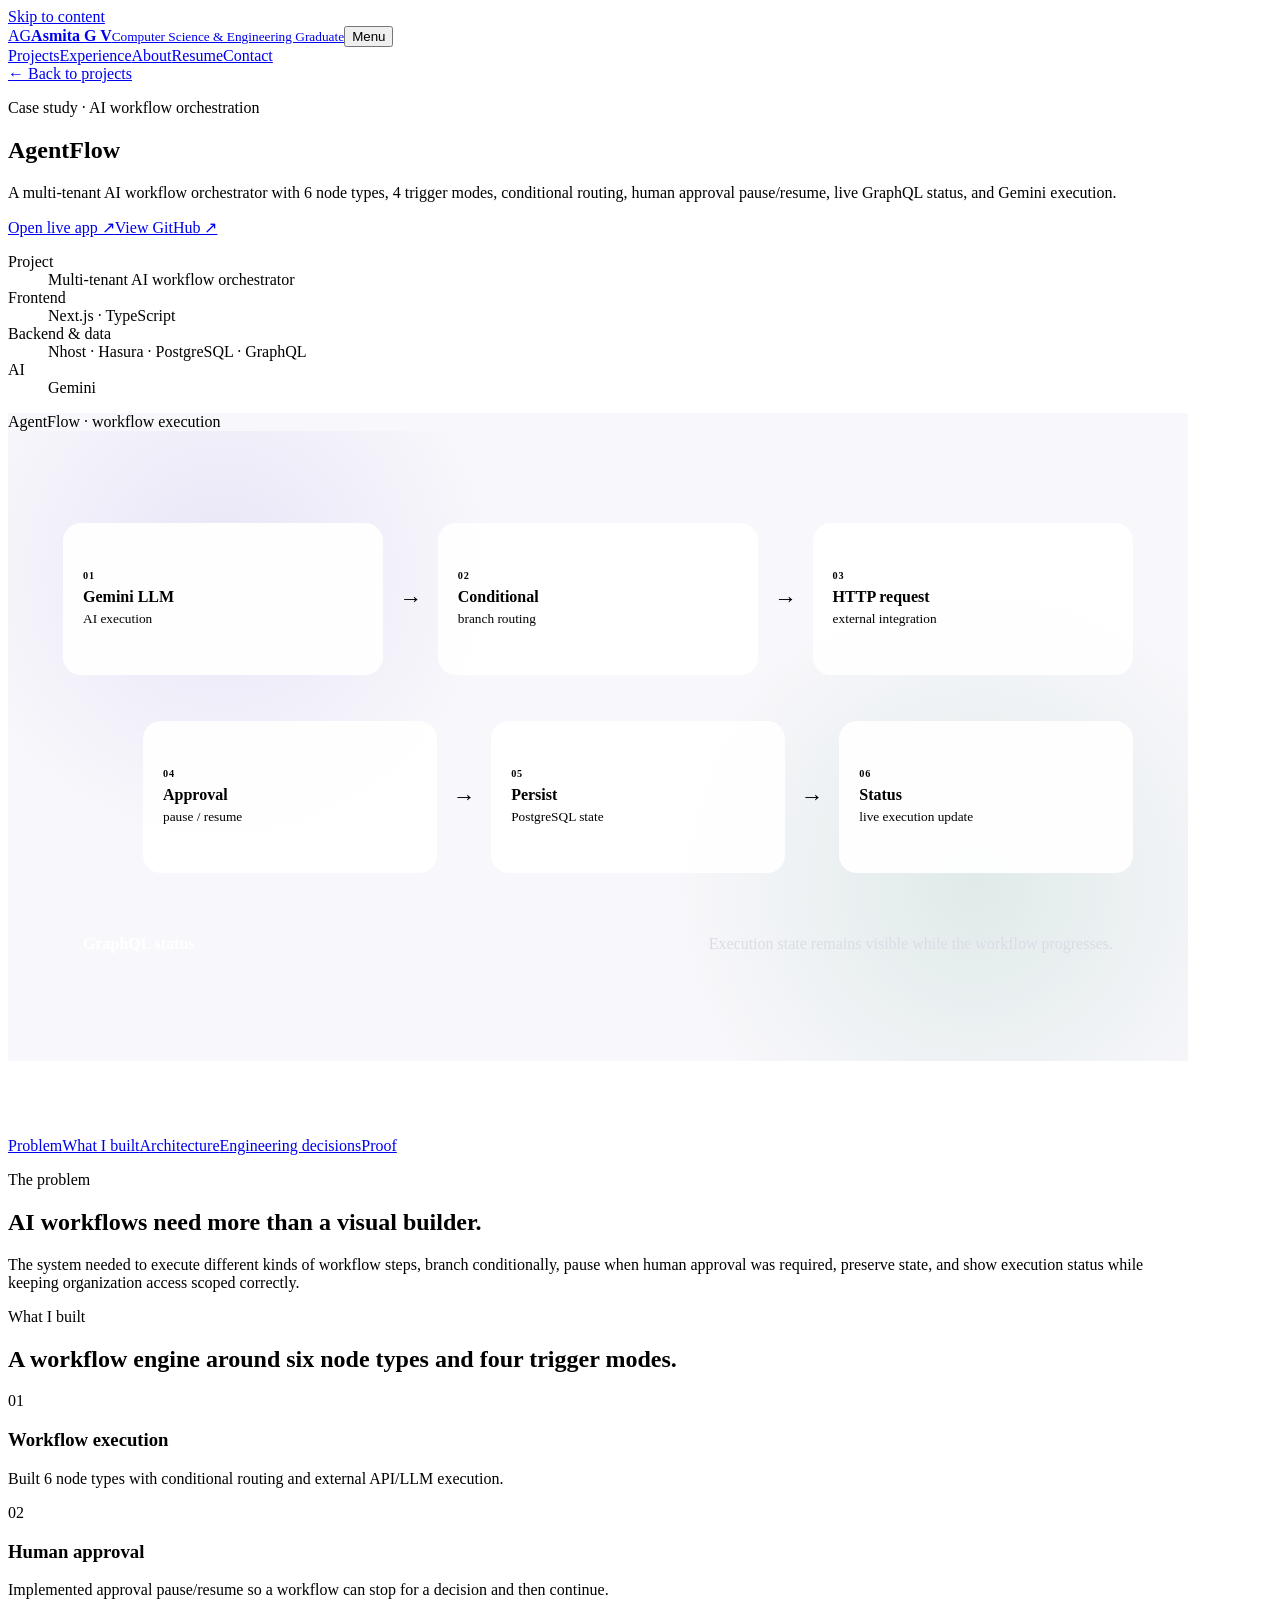
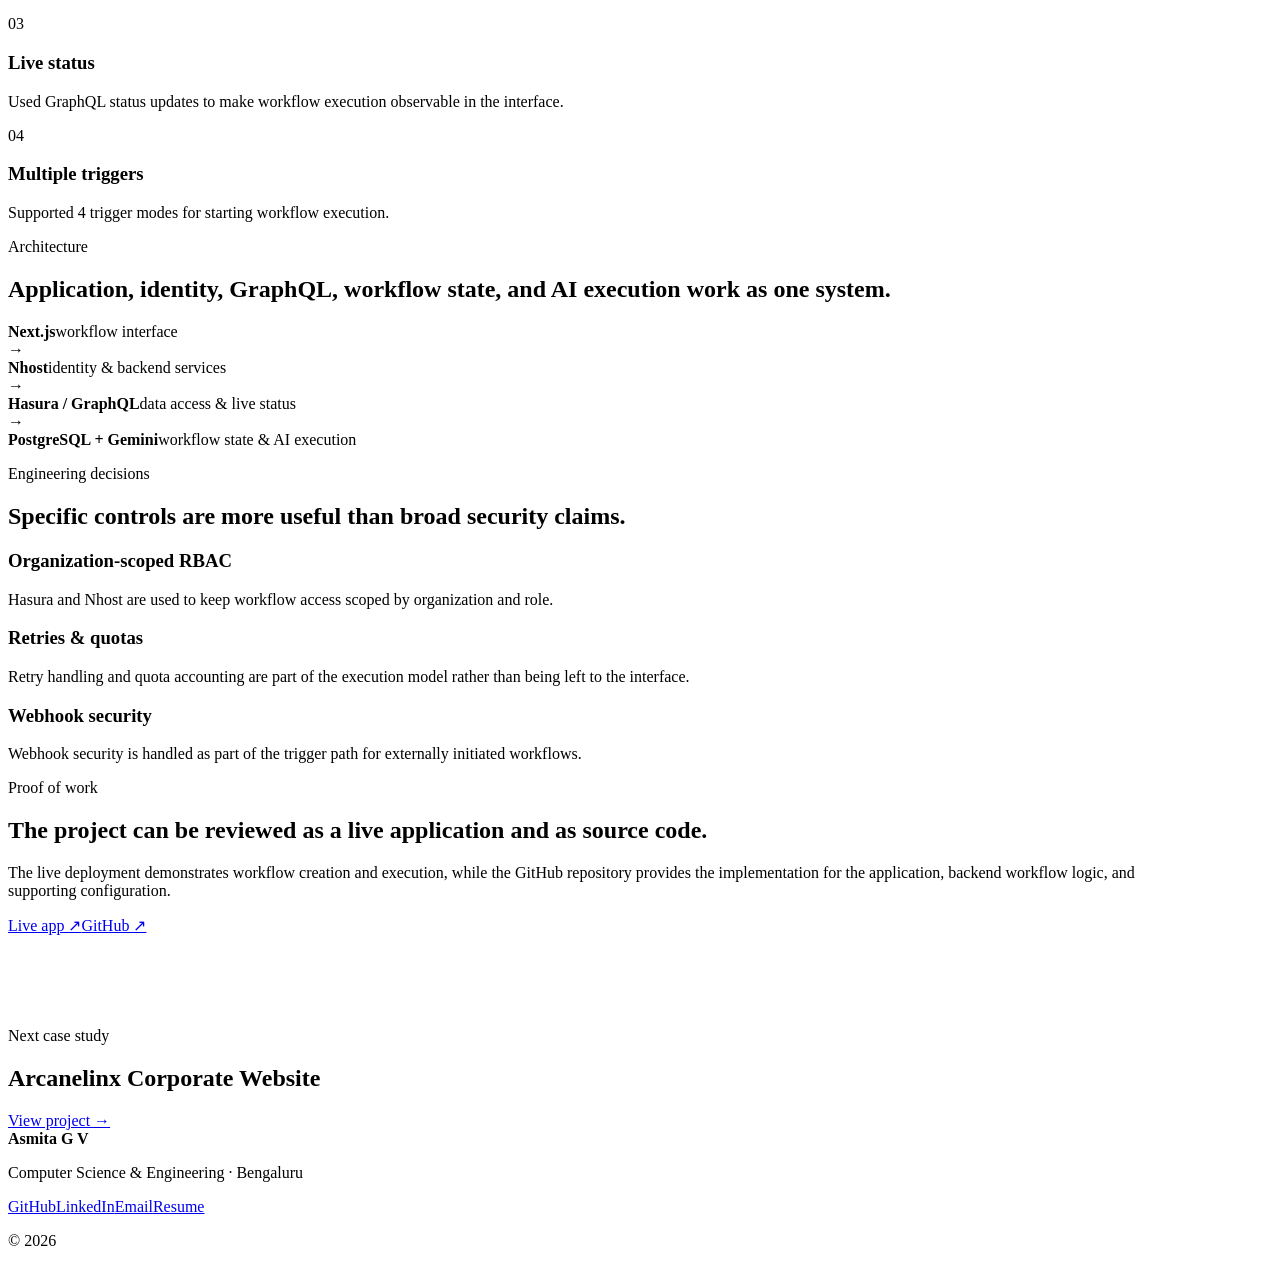
==== project-agentflow.html @ 997867bc "Refine AgentFlow case study storytelling" ====
<!doctype html>
<html lang="en">
<head>
  <meta charset="utf-8">
  <meta name="description" content="Case study: AgentFlow, a multi-tenant AI workflow orchestrator built with Next.js, TypeScript, Nhost, Hasura, PostgreSQL, GraphQL, and Gemini.">
  <meta property="og:title" content="AgentFlow Case Study — Asmita G V">
  <meta property="og:description" content="Multi-tenant AI workflow orchestration with conditional routing, human approval, live GraphQL status, organization-scoped access, and Gemini execution.">
  <meta property="og:type" content="article">
  <title>AgentFlow Case Study — Asmita G V</title>
  <meta name="viewport" content="width=device-width, initial-scale=1">
  <meta name="theme-color" content="#fffaf5">
  <meta name="color-scheme" content="light">
  <link rel="icon" href="favicon.svg" type="image/svg+xml">
  <link rel="stylesheet" href="styles.css?v=20260816-refine2">
  <link rel="stylesheet" href="refresh.css?v=20260816-refine2">
  <link rel="stylesheet" href="refine.css?v=20260816-refine2">
  <script src="script.js?v=20260816-refine2" defer></script>
</head>
<body>
<a class="skip-link" href="#main">Skip to content</a>
<header class="site-header"><div class="container nav-shell"><a class="brand" href="index.html" aria-label="Asmita G V portfolio home"><span class="brand-mark">AG</span><span><strong>Asmita G V</strong><small>Computer Science &amp; Engineering Graduate</small></span></a><button class="menu-button" type="button" aria-expanded="false" aria-controls="site-nav"><span>Menu</span></button><nav id="site-nav" aria-label="Primary navigation"><a href="index.html#projects" aria-current="page">Projects</a><a href="index.html#experience">Experience</a><a href="index.html#about">About</a><a href="resume.html">Resume</a><a class="nav-contact" href="index.html#contact">Contact</a></nav></div></header>

<main id="main">
  <section class="case-hero agentflow-case-hero">
    <div class="container case-hero-grid">
      <div>
        <a class="back-link" href="index.html#projects">← Back to projects</a>
        <p class="eyebrow">Case study · AI workflow orchestration</p>
        <h1>AgentFlow</h1>
        <p class="case-summary">A multi-tenant AI workflow orchestrator with 6 node types, 4 trigger modes, conditional routing, human approval pause/resume, live GraphQL status, and Gemini execution.</p>
        <div class="case-actions"><a class="button button-primary" href="https://ai-agent-workflow-builder-seven.vercel.app" target="_blank" rel="noreferrer">Open live app ↗</a><a class="button button-quiet" href="https://github.com/ashh-droid/ai-agent-workflow-builder" target="_blank" rel="noreferrer">View GitHub ↗</a></div>
      </div>
      <div class="case-facts"><dl><div><dt>Project</dt><dd>Multi-tenant AI workflow orchestrator</dd></div><div><dt>Frontend</dt><dd>Next.js · TypeScript</dd></div><div><dt>Backend & data</dt><dd>Nhost · Hasura · PostgreSQL · GraphQL</dd></div><div><dt>AI</dt><dd>Gemini</dd></div></dl></div>
    </div>
  </section>

  <section class="case-showcase"><div class="container"><div class="large-browser agentflow-large"><div class="browser-bar"><i></i><i></i><i></i><span>AgentFlow · workflow execution</span></div><div class="workflow-case-canvas"><div class="flow-lane"><div class="flow-box flow-ai"><span>01</span><strong>Gemini LLM</strong><small>AI execution</small></div><div class="flow-arrow">→</div><div class="flow-box"><span>02</span><strong>Conditional</strong><small>branch routing</small></div><div class="flow-arrow">→</div><div class="flow-box"><span>03</span><strong>HTTP request</strong><small>external integration</small></div></div><div class="flow-lane second"><div class="flow-box flow-approval"><span>04</span><strong>Approval</strong><small>pause / resume</small></div><div class="flow-arrow">→</div><div class="flow-box"><span>05</span><strong>Persist</strong><small>PostgreSQL state</small></div><div class="flow-arrow">→</div><div class="flow-box"><span>06</span><strong>Status</strong><small>live execution update</small></div></div><div class="flow-observer"><b>GraphQL status</b><span>Execution state remains visible while the workflow progresses.</span></div></div></div></div></section>

  <section class="section case-content-section">
    <div class="container case-content-grid">
      <aside class="case-nav"><a href="#problem">Problem</a><a href="#built">What I built</a><a href="#architecture">Architecture</a><a href="#decisions">Engineering decisions</a><a href="#proof">Proof</a></aside>
      <div class="case-content">
        <section id="problem"><p class="eyebrow">The problem</p><h2>AI workflows need more than a visual builder.</h2><p>The system needed to execute different kinds of workflow steps, branch conditionally, pause when human approval was required, preserve state, and show execution status while keeping organization access scoped correctly.</p></section>

        <section id="built"><p class="eyebrow">What I built</p><h2>A workflow engine around six node types and four trigger modes.</h2><div class="case-points"><article><span>01</span><div><h3>Workflow execution</h3><p>Built 6 node types with conditional routing and external API/LLM execution.</p></div></article><article><span>02</span><div><h3>Human approval</h3><p>Implemented approval pause/resume so a workflow can stop for a decision and then continue.</p></div></article><article><span>03</span><div><h3>Live status</h3><p>Used GraphQL status updates to make workflow execution observable in the interface.</p></div></article><article><span>04</span><div><h3>Multiple triggers</h3><p>Supported 4 trigger modes for starting workflow execution.</p></div></article></div></section>

        <section id="architecture"><p class="eyebrow">Architecture</p><h2>Application, identity, GraphQL, workflow state, and AI execution work as one system.</h2><div class="architecture-diagram agent-architecture"><div><strong>Next.js</strong><span>workflow interface</span></div><b>→</b><div><strong>Nhost</strong><span>identity & backend services</span></div><b>→</b><div><strong>Hasura / GraphQL</strong><span>data access & live status</span></div><b>→</b><div><strong>PostgreSQL + Gemini</strong><span>workflow state & AI execution</span></div></div></section>

        <section id="decisions"><p class="eyebrow">Engineering decisions</p><h2>Specific controls are more useful than broad security claims.</h2><div class="decision-grid"><article><h3>Organization-scoped RBAC</h3><p>Hasura and Nhost are used to keep workflow access scoped by organization and role.</p></article><article><h3>Retries & quotas</h3><p>Retry handling and quota accounting are part of the execution model rather than being left to the interface.</p></article><article><h3>Webhook security</h3><p>Webhook security is handled as part of the trigger path for externally initiated workflows.</p></article></div></section>

        <section id="proof"><p class="eyebrow">Proof of work</p><h2>The project can be reviewed as a live application and as source code.</h2><p>The live deployment demonstrates workflow creation and execution, while the GitHub repository provides the implementation for the application, backend workflow logic, and supporting configuration.</p><div class="case-actions"><a class="button button-primary" href="https://ai-agent-workflow-builder-seven.vercel.app" target="_blank" rel="noreferrer">Live app ↗</a><a class="button button-quiet" href="https://github.com/ashh-droid/ai-agent-workflow-builder" target="_blank" rel="noreferrer">GitHub ↗</a></div></section>
      </div>
    </div>
  </section>

  <section class="next-project"><div class="container next-project-inner"><div><p class="eyebrow">Next case study</p><h2>Arcanelinx Corporate Website</h2></div><a class="button button-primary" href="project-arcanelinx.html">View project →</a></div></section>
</main>
<footer class="site-footer"><div class="container footer-shell"><div><strong>Asmita G V</strong><p>Computer Science & Engineering · Bengaluru</p></div><div class="footer-links"><a href="https://github.com/ashh-droid" target="_blank" rel="noreferrer">GitHub</a><a href="https://linkedin.com/in/asmita-gv" target="_blank" rel="noreferrer">LinkedIn</a><a href="mailto:gujjarasmita@gmail.com">Email</a><a href="Asmita_GV_Resume.pdf" target="_blank" rel="noreferrer">Resume</a></div><p class="copyright">© <span data-current-year>2026</span></p></div></footer>
</body>
</html>
---- refresh.css ----
/* AgentFlow-only visual support.
   The portfolio otherwise uses the original styles.css template. */

/* Preserve the alternating project layout used by the current homepage. */
.project-reverse .project-visual {
  order: 2;
}

.project-reverse .project-copy {
  order: 1;
}

/* AgentFlow homepage visual */
.agentflow-visual {
  background: linear-gradient(145deg, #f0eefc 0%, #f8f7fb 48%, #eef7f5 100%);
}

.workflow-canvas {
  position: relative;
  min-height: 362px;
  overflow: hidden;
  padding: 24px;
  background:
    radial-gradient(circle at 15% 20%, rgba(118, 105, 220, 0.14), transparent 28%),
    radial-gradient(circle at 85% 78%, rgba(47, 143, 104, 0.12), transparent 28%),
    #f8f7fb;
}

.workflow-grid-lines {
  position: absolute;
  inset: 0;
  opacity: 0.55;
  background-image:
    linear-gradient(rgba(34, 43, 69, 0.055) 1px, transparent 1px),
    linear-gradient(90deg, rgba(34, 43, 69, 0.055) 1px, transparent 1px);
  background-size: 28px 28px;
}

.workflow-topline {
  position: relative;
  z-index: 2;
  display: flex;
  justify-content: space-between;
  align-items: center;
  color: var(--navy);
  font-size: 0.72rem;
  font-weight: 850;
}

.workflow-status {
  border: 1px solid rgba(47, 143, 104, 0.25);
  border-radius: 999px;
  background: rgba(47, 143, 104, 0.10);
  color: var(--green);
  padding: 5px 9px;
  letter-spacing: 0.08em;
}

.workflow-node {
  position: absolute;
  z-index: 3;
  width: 146px;
  border: 1px solid rgba(34, 43, 69, 0.13);
  border-radius: 14px;
  background: rgba(255, 255, 255, 0.96);
  padding: 13px 14px;
  box-shadow: 0 12px 28px rgba(34, 43, 69, 0.10);
}

.workflow-node small {
  color: var(--lavender);
  font-size: 0.64rem;
  font-weight: 900;
  letter-spacing: 0.08em;
  text-transform: uppercase;
}

.workflow-node strong,
.workflow-node span {
  display: block;
}

.workflow-node strong {
  margin-top: 5px;
  color: var(--navy);
  font-size: 0.88rem;
}

.workflow-node > span {
  margin-top: 2px;
  color: var(--muted);
  font-size: 0.69rem;
}

.node-llm { left: 34px; top: 92px; }
.node-condition { left: 255px; top: 92px; }
.node-http { right: 40px; top: 72px; }
.node-approval {
  right: 40px;
  bottom: 80px;
  border-color: rgba(47, 143, 104, 0.35);
}
.node-db { left: 255px; bottom: 48px; }

.workflow-lines {
  position: absolute;
  inset: 40px 0 0;
  z-index: 1;
  width: 100%;
  height: calc(100% - 40px);
  fill: none;
  stroke: rgba(118, 105, 220, 0.38);
  stroke-width: 2.2;
  stroke-linecap: round;
}

/* AgentFlow case-study visual */
.agentflow-case-hero {
  background:
    radial-gradient(circle at 80% 15%, rgba(47, 143, 104, 0.16), transparent 30%),
    linear-gradient(135deg, var(--paper), var(--lavender-soft));
}

.agentflow-large {
  background: #f8f7fb;
}

.workflow-case-canvas {
  min-height: 520px;
  display: grid;
  align-content: center;
  gap: 46px;
  padding: 55px;
  background:
    radial-gradient(circle at 18% 22%, rgba(118, 105, 220, 0.12), transparent 25%),
    radial-gradient(circle at 82% 72%, rgba(47, 143, 104, 0.12), transparent 28%),
    #f8f7fb;
}

.flow-lane {
  display: grid;
  grid-template-columns: 1fr auto 1fr auto 1fr;
  align-items: center;
  gap: 16px;
}

.flow-lane.second {
  margin-left: 80px;
}

.flow-box {
  min-height: 112px;
  display: flex;
  flex-direction: column;
  justify-content: center;
  border: 1px solid var(--line);
  border-radius: 18px;
  background: rgba(255, 255, 255, 0.95);
  padding: 20px;
  box-shadow: var(--shadow-soft);
}

.flow-box span {
  color: var(--lavender);
  font-size: 0.64rem;
  font-weight: 900;
  letter-spacing: 0.08em;
  text-transform: uppercase;
}

.flow-box strong,
.flow-box small {
  display: block;
}

.flow-box strong {
  margin-top: 7px;
  color: var(--navy);
}

.flow-box small {
  margin-top: 5px;
  color: var(--muted);
}

.flow-ai {
  border-color: rgba(118, 105, 220, 0.35);
}

.flow-approval {
  border-color: rgba(47, 143, 104, 0.45);
}

.flow-arrow {
  color: var(--lavender);
  font-size: 1.4rem;
  font-weight: 900;
}

.flow-observer {
  display: flex;
  justify-content: space-between;
  gap: 20px;
  border-radius: 14px;
  background: var(--navy);
  color: white;
  padding: 16px 20px;
}

.flow-observer span {
  color: #d9dce5;
}

.agent-architecture {
  grid-template-columns: 1fr auto 1fr auto 1fr auto 1fr;
}

@media (max-width: 1020px) {
  .project-reverse .project-visual,
  .project-reverse .project-copy {
    order: initial;
  }

  .flow-lane.second {
    margin-left: 0;
  }

  .agent-architecture {
    grid-template-columns: 1fr;
  }

  .agent-architecture b {
    transform: rotate(90deg);
  }
}

@media (max-width: 760px) {
  .workflow-canvas {
    min-height: 330px;
    padding: 18px;
  }

  .workflow-node {
    width: 124px;
    padding: 10px 11px;
  }

  .node-llm { left: 18px; top: 78px; }
  .node-condition { right: 18px; left: auto; top: 78px; }
  .node-http { left: 18px; right: auto; top: 180px; }
  .node-approval { right: 18px; bottom: 38px; }
  .node-db { display: none; }
  .workflow-lines { display: none; }

  .workflow-case-canvas {
    min-height: auto;
    gap: 22px;
    padding: 24px;
  }

  .flow-lane,
  .flow-lane.second {
    grid-template-columns: 1fr;
    margin: 0;
  }

  .flow-arrow {
    transform: rotate(90deg);
    justify-self: center;
  }

  .flow-observer {
    flex-direction: column;
  }
}

@media (max-width: 360px) {
  .workflow-node { width: 116px; }
  .node-llm { left: 12px; }
  .node-condition { right: 12px; }
  .node-http { left: 12px; }
  .node-approval { right: 12px; }
}
---- refine.css ----
/* Recruiter-focused refinement layer — keeps the original portfolio palette and presentation. */

:root{--refine-container:1180px}
.container{width:min(calc(100% - 48px),var(--refine-container))}

/* Keep the 100% desktop view balanced instead of oversized. */
.hero-grid{min-height:590px;grid-template-columns:minmax(0,1.25fr) minmax(340px,.75fr);gap:58px;padding:60px 0 68px}
.hero-copy{max-width:760px}
.hero-copy h1{max-width:760px;font-size:clamp(3rem,4.15vw,4.2rem);line-height:1.045}
.hero-lead{max-width:705px;font-size:1.07rem;line-height:1.68}
.identity-card{padding:27px}
.identity-top h2{font-size:1.13rem}

/* The hero explains what is built; detailed technology names stay lower on the page. */
.focus-list{display:grid;border-top:1px solid var(--line);margin-top:18px}
.focus-list>div{display:grid;grid-template-columns:94px minmax(0,1fr);gap:13px;padding:12px 0;border-bottom:1px solid var(--line)}
.focus-list span{color:var(--muted);font-size:.66rem;font-weight:900;letter-spacing:.08em;text-transform:uppercase}
.focus-list strong{color:var(--navy);font-size:.86rem;line-height:1.45}

/* Proof strip */
.proof-grid strong{font-size:1.82rem;letter-spacing:-.03em}
.proof-grid span{max-width:170px}

/* Featured projects */
.project-kicker{margin:0 0 12px;color:var(--lavender);font-size:.84rem;font-weight:850}
.project-bullets{display:grid;gap:9px;margin:16px 0 20px;padding:0;list-style:none}
.project-bullets li{position:relative;padding-left:18px;color:var(--muted);font-size:.96rem;line-height:1.58}
.project-bullets li::before{content:"";position:absolute;left:0;top:.68em;width:7px;height:7px;border-radius:50%;background:var(--peach)}
.project-actions{gap:18px}

/* More projects become supporting cards rather than flat rows. */
.more-work{margin-top:78px}
.more-work-grid{display:grid;grid-template-columns:repeat(3,minmax(0,1fr));gap:14px}
.more-card{display:flex;flex-direction:column;min-height:260px;border:1px solid var(--line);border-radius:18px;background:var(--surface);padding:22px;box-shadow:var(--shadow-soft)}
.more-card .work-number{color:var(--lavender);font-size:.72rem;font-weight:900;letter-spacing:.08em}
.more-card h4{margin:18px 0 10px;font-size:1.05rem;line-height:1.35}
.more-card p{font-size:.9rem;line-height:1.58}
.more-card .work-stack{margin-top:auto;padding-top:14px;color:var(--navy);font-size:.74rem;font-weight:800}

/* Engineering approach */
.approach-section{background:linear-gradient(180deg,var(--paper),var(--lavender-soft))}
.approach-grid{display:grid;grid-template-columns:repeat(3,minmax(0,1fr));gap:14px}
.approach-grid article{border:1px solid rgba(118,105,220,.18);border-radius:18px;background:rgba(255,255,255,.82);padding:23px}
.approach-grid article>span{display:grid;place-items:center;width:34px;height:34px;border-radius:50%;background:var(--navy);color:white;font-size:.72rem;font-weight:900}
.approach-grid h3{margin:18px 0 8px;font-size:1.05rem}
.approach-grid p{margin:0;font-size:.9rem}

/* Experience gets evidence without inventing extra internship details. */
.experience-chips{display:flex;flex-wrap:wrap;gap:8px;margin-top:20px}
.experience-chips span{border-radius:999px;background:var(--peach-soft);color:var(--navy);padding:7px 10px;font-size:.73rem;font-weight:800}

/* Skills */
.core-cs{margin-top:14px;border:1px solid var(--line);border-radius:14px;background:var(--surface);padding:15px 17px;color:var(--muted);font-size:.88rem}
.core-cs strong{color:var(--navy)}

/* Education & leadership */
.education-leadership{background:#fbfafc}
.edu-lead-grid{display:grid;grid-template-columns:minmax(0,.9fr) minmax(0,1.1fr);gap:16px}
.edu-card,.lead-card{border:1px solid var(--line);border-radius:20px;background:var(--surface);padding:25px;box-shadow:var(--shadow-soft)}
.edu-card h3,.lead-card h3{margin:6px 0 10px;font-size:1.13rem}
.edu-card p,.lead-card p{margin-bottom:8px}
.edu-card strong{color:var(--lavender)}
.lead-number{margin:6px 0 5px;color:var(--navy);font-size:3rem;line-height:1;font-weight:900;letter-spacing:-.05em}

/* Certifications */
.cert-grid{display:grid;grid-template-columns:repeat(3,minmax(0,1fr));gap:12px}
.cert-card{display:flex;min-height:150px;flex-direction:column;border:1px solid var(--line);border-radius:16px;background:var(--surface);padding:18px}
.cert-card small{color:var(--muted);font-size:.72rem;font-weight:800}
.cert-card strong{margin:13px 0 10px;color:var(--navy);font-size:.94rem;line-height:1.4}
.cert-card span{margin-top:auto;color:var(--lavender);font-size:.74rem;font-weight:800}

/* CTA */
.contact-actions{justify-content:flex-end;max-width:510px}
.footer-shell{align-items:center}

/* Refined section rhythm */
.section{padding-top:76px;padding-bottom:76px}
.section-intro{margin-bottom:40px}

@media(max-width:1180px){
  .hero-copy h1{font-size:clamp(2.9rem,5vw,3.75rem)}
}

@media(max-width:1020px){
  .hero-grid{grid-template-columns:1fr;min-height:auto;gap:38px;padding:52px 0 58px}
  .identity-card{max-width:720px}
  .more-work-grid,.approach-grid,.cert-grid{grid-template-columns:repeat(2,minmax(0,1fr))}
  .edu-lead-grid{grid-template-columns:1fr}
}

@media(max-width:860px){
  .container{width:calc(100% - 38px)}
  .proof-grid{grid-template-columns:repeat(2,minmax(0,1fr))}
}

@media(max-width:760px){
  .container{width:calc(100% - 32px)}
  .hero-grid{padding:38px 0 46px;gap:28px}
  .hero-copy h1{font-size:clamp(2.25rem,10vw,2.55rem);line-height:1.08}
  .hero-lead{font-size:1rem;line-height:1.62}
  .hero-actions{display:grid;grid-template-columns:1fr}
  .hero-actions .button{width:100%}
  .identity-card{padding:20px}
  .identity-top{align-items:flex-start}
  .identity-top h2{font-size:1.03rem}
  .focus-list>div{grid-template-columns:1fr;gap:3px}
  .proof-grid>div{min-height:105px;padding:18px 14px}
  .proof-grid strong{font-size:1.42rem}
  .section{padding-top:58px;padding-bottom:58px}
  .more-work{margin-top:56px}
  .more-work-grid,.approach-grid,.cert-grid{grid-template-columns:1fr}
  .more-card{min-height:auto}
  .project-bullets li{font-size:.93rem}
  .contact-actions{display:grid;width:100%;max-width:none}
  .contact-actions .button{width:100%}
  .lead-number{font-size:2.5rem}
}

@media(max-width:390px){
  .brand small{font-size:.51rem;letter-spacing:.07em}
  .proof-grid{grid-template-columns:1fr}
  .proof-grid>div{min-height:auto;border-right:0!important;border-bottom:1px solid rgba(255,255,255,.13)!important}
  .proof-grid>div:last-child{border-bottom:0!important}
}
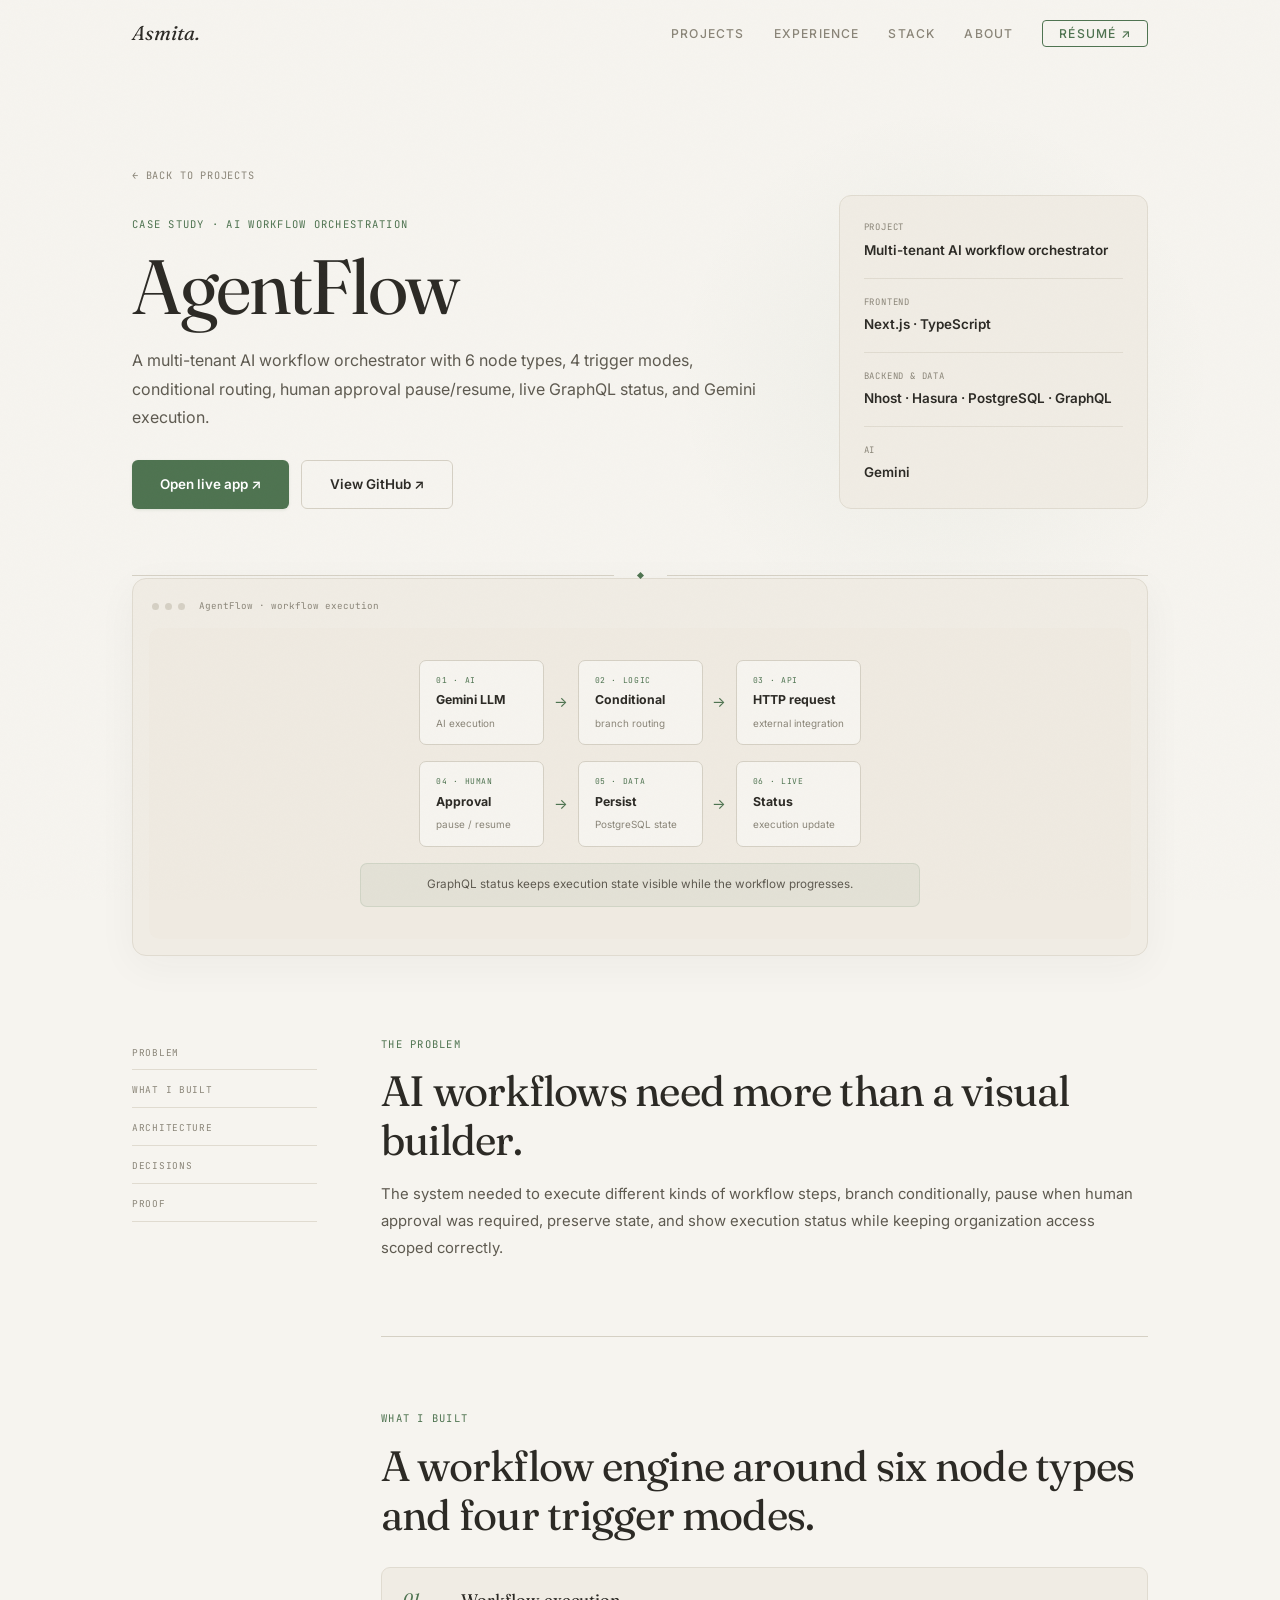
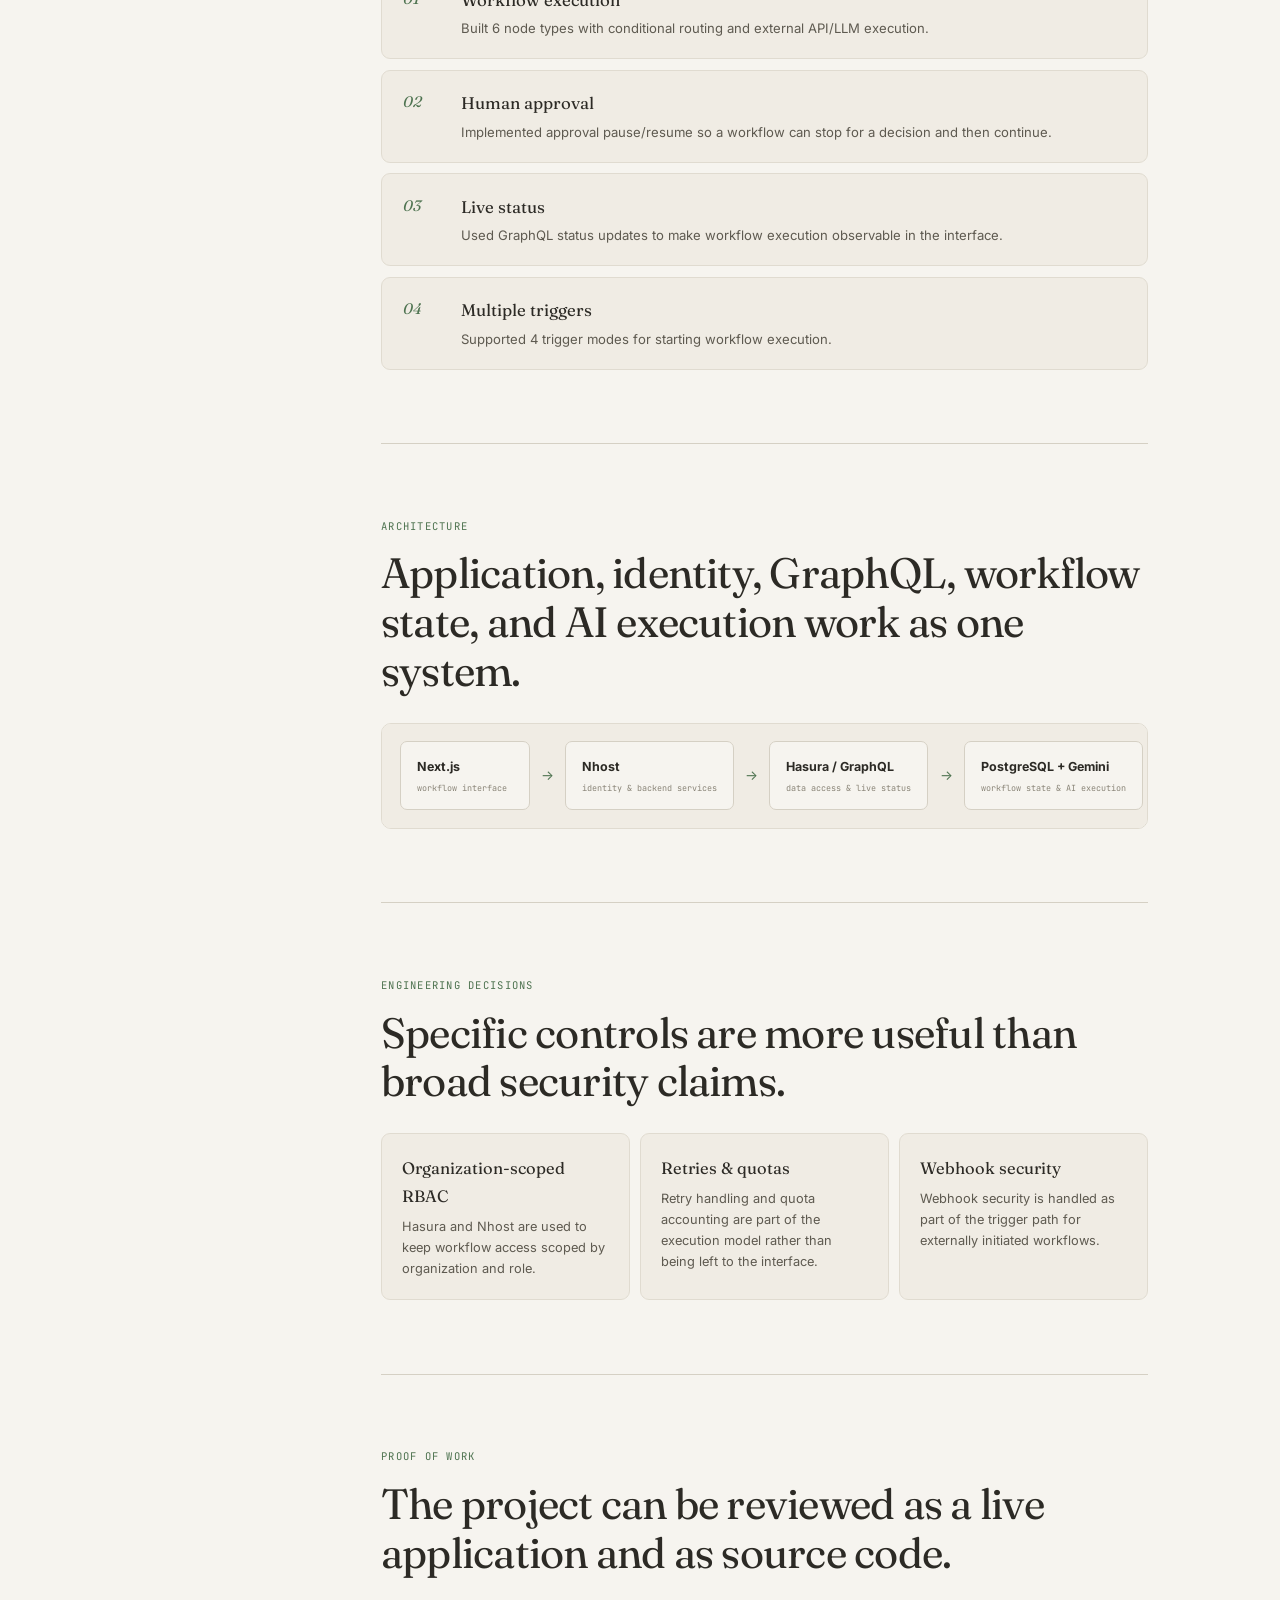
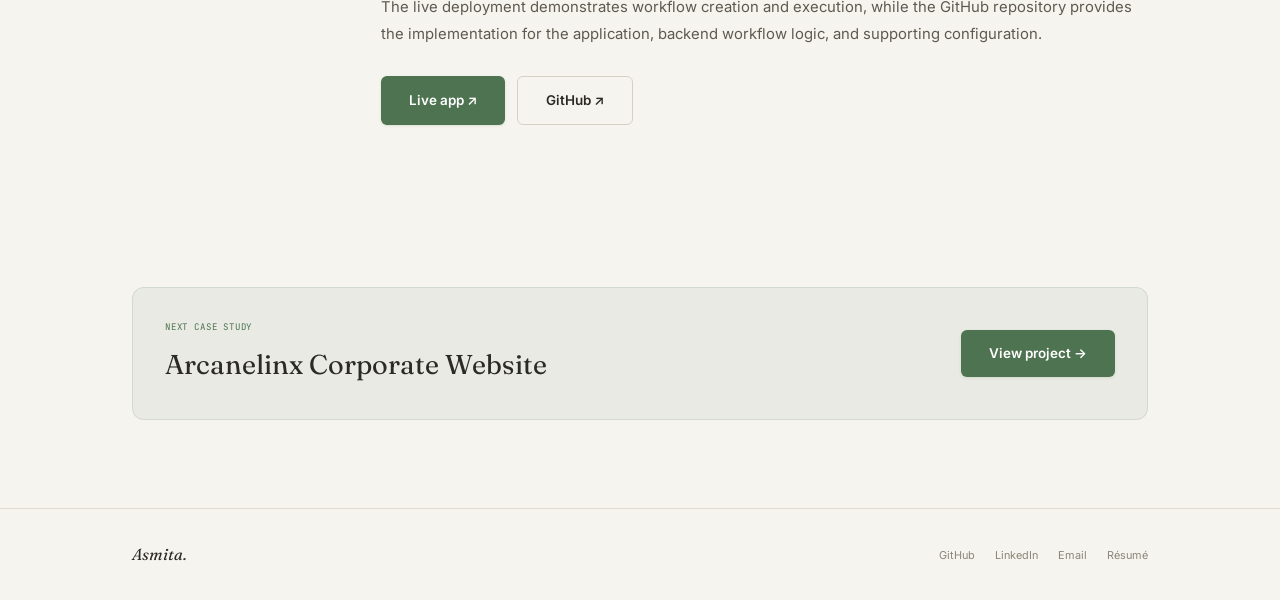
==== commit 12be4286: "Unify AgentFlow case study with Sage and Stone" ====
--- a/project-agentflow.html
+++ b/project-agentflow.html
@@ -2,59 +2,147 @@
 <html lang="en">
 <head>
   <meta charset="utf-8">
+  <meta name="viewport" content="width=device-width, initial-scale=1">
+  <meta name="color-scheme" content="only light">
+  <meta name="supported-color-schemes" content="light">
+  <meta name="theme-color" content="#f6f4ef">
   <meta name="description" content="Case study: AgentFlow, a multi-tenant AI workflow orchestrator built with Next.js, TypeScript, Nhost, Hasura, PostgreSQL, GraphQL, and Gemini.">
   <meta property="og:title" content="AgentFlow Case Study — Asmita G V">
   <meta property="og:description" content="Multi-tenant AI workflow orchestration with conditional routing, human approval, live GraphQL status, organization-scoped access, and Gemini execution.">
   <meta property="og:type" content="article">
   <title>AgentFlow Case Study — Asmita G V</title>
-  <meta name="viewport" content="width=device-width, initial-scale=1">
-  <meta name="theme-color" content="#fffaf5">
-  <meta name="color-scheme" content="light">
   <link rel="icon" href="favicon.svg" type="image/svg+xml">
-  <link rel="stylesheet" href="styles.css?v=20260816-refine2">
-  <link rel="stylesheet" href="refresh.css?v=20260816-refine2">
-  <link rel="stylesheet" href="refine.css?v=20260816-refine2">
-  <script src="script.js?v=20260816-refine2" defer></script>
+  <link rel="preconnect" href="https://fonts.googleapis.com">
+  <link rel="preconnect" href="https://fonts.gstatic.com" crossorigin>
+  <link href="https://fonts.googleapis.com/css2?family=Fraunces:ital,opsz,wght@0,9..144,100..900;1,9..144,100..900&family=Inter:wght@400;500;600;700&family=JetBrains+Mono:wght@400;500&display=swap" rel="stylesheet">
+  <link rel="stylesheet" href="sage-base.css?v=20260816-case1">
+  <link rel="stylesheet" href="sage-components.css?v=20260816-case1">
+  <link rel="stylesheet" href="sage-case.css?v=20260816-case1">
 </head>
-<body>
-<a class="skip-link" href="#main">Skip to content</a>
-<header class="site-header"><div class="container nav-shell"><a class="brand" href="index.html" aria-label="Asmita G V portfolio home"><span class="brand-mark">AG</span><span><strong>Asmita G V</strong><small>Computer Science &amp; Engineering Graduate</small></span></a><button class="menu-button" type="button" aria-expanded="false" aria-controls="site-nav"><span>Menu</span></button><nav id="site-nav" aria-label="Primary navigation"><a href="index.html#projects" aria-current="page">Projects</a><a href="index.html#experience">Experience</a><a href="index.html#about">About</a><a href="resume.html">Resume</a><a class="nav-contact" href="index.html#contact">Contact</a></nav></div></header>
+<body class="case-page">
+<a class="skip" href="#main">Skip to content</a>
+<div class="scroll-bar" id="sp"></div>
+<nav class="nav" id="nav">
+  <div class="wrap nav-inner">
+    <a class="nav-logo" href="index.html">Asmita.</a>
+    <button class="ham" id="ham" aria-label="Menu" aria-controls="nl" aria-expanded="false"><span></span><span></span><span></span></button>
+    <ul class="nav-links" id="nl">
+      <li><a href="index.html#projects">Projects</a></li>
+      <li><a href="index.html#experience">Experience</a></li>
+      <li><a href="index.html#stack">Stack</a></li>
+      <li><a href="index.html#about">About</a></li>
+      <li><a class="nav-cta" href="Asmita_GV_Resume.pdf" target="_blank" rel="noopener noreferrer">Résumé ↗</a></li>
+    </ul>
+  </div>
+</nav>
 
 <main id="main">
-  <section class="case-hero agentflow-case-hero">
-    <div class="container case-hero-grid">
+  <section class="case-hero">
+    <div class="wrap case-hero-grid">
       <div>
-        <a class="back-link" href="index.html#projects">← Back to projects</a>
-        <p class="eyebrow">Case study · AI workflow orchestration</p>
-        <h1>AgentFlow</h1>
-        <p class="case-summary">A multi-tenant AI workflow orchestrator with 6 node types, 4 trigger modes, conditional routing, human approval pause/resume, live GraphQL status, and Gemini execution.</p>
-        <div class="case-actions"><a class="button button-primary" href="https://ai-agent-workflow-builder-seven.vercel.app" target="_blank" rel="noreferrer">Open live app ↗</a><a class="button button-quiet" href="https://github.com/ashh-droid/ai-agent-workflow-builder" target="_blank" rel="noreferrer">View GitHub ↗</a></div>
+        <a class="back-link rv" href="index.html#projects">← Back to projects</a>
+        <p class="case-eyebrow rv">Case study · AI workflow orchestration</p>
+        <h1 class="rv">AgentFlow</h1>
+        <p class="case-summary rv">A multi-tenant AI workflow orchestrator with 6 node types, 4 trigger modes, conditional routing, human approval pause/resume, live GraphQL status, and Gemini execution.</p>
+        <div class="case-actions rv">
+          <a class="btn-fill" href="https://ai-agent-workflow-builder-seven.vercel.app" target="_blank" rel="noopener noreferrer">Open live app ↗</a>
+          <a class="btn-line" href="https://github.com/ashh-droid/ai-agent-workflow-builder" target="_blank" rel="noopener noreferrer">View GitHub ↗</a>
+        </div>
       </div>
-      <div class="case-facts"><dl><div><dt>Project</dt><dd>Multi-tenant AI workflow orchestrator</dd></div><div><dt>Frontend</dt><dd>Next.js · TypeScript</dd></div><div><dt>Backend & data</dt><dd>Nhost · Hasura · PostgreSQL · GraphQL</dd></div><div><dt>AI</dt><dd>Gemini</dd></div></dl></div>
+      <aside class="case-facts rv-scale">
+        <dl>
+          <div><dt>Project</dt><dd>Multi-tenant AI workflow orchestrator</dd></div>
+          <div><dt>Frontend</dt><dd>Next.js · TypeScript</dd></div>
+          <div><dt>Backend & data</dt><dd>Nhost · Hasura · PostgreSQL · GraphQL</dd></div>
+          <div><dt>AI</dt><dd>Gemini</dd></div>
+        </dl>
+      </aside>
     </div>
   </section>
 
-  <section class="case-showcase"><div class="container"><div class="large-browser agentflow-large"><div class="browser-bar"><i></i><i></i><i></i><span>AgentFlow · workflow execution</span></div><div class="workflow-case-canvas"><div class="flow-lane"><div class="flow-box flow-ai"><span>01</span><strong>Gemini LLM</strong><small>AI execution</small></div><div class="flow-arrow">→</div><div class="flow-box"><span>02</span><strong>Conditional</strong><small>branch routing</small></div><div class="flow-arrow">→</div><div class="flow-box"><span>03</span><strong>HTTP request</strong><small>external integration</small></div></div><div class="flow-lane second"><div class="flow-box flow-approval"><span>04</span><strong>Approval</strong><small>pause / resume</small></div><div class="flow-arrow">→</div><div class="flow-box"><span>05</span><strong>Persist</strong><small>PostgreSQL state</small></div><div class="flow-arrow">→</div><div class="flow-box"><span>06</span><strong>Status</strong><small>live execution update</small></div></div><div class="flow-observer"><b>GraphQL status</b><span>Execution state remains visible while the workflow progresses.</span></div></div></div></div></section>
+  <div class="divider"><span class="divider-mark"></span></div>
 
-  <section class="section case-content-section">
-    <div class="container case-content-grid">
-      <aside class="case-nav"><a href="#problem">Problem</a><a href="#built">What I built</a><a href="#architecture">Architecture</a><a href="#decisions">Engineering decisions</a><a href="#proof">Proof</a></aside>
-      <div class="case-content">
-        <section id="problem"><p class="eyebrow">The problem</p><h2>AI workflows need more than a visual builder.</h2><p>The system needed to execute different kinds of workflow steps, branch conditionally, pause when human approval was required, preserve state, and show execution status while keeping organization access scoped correctly.</p></section>
-
-        <section id="built"><p class="eyebrow">What I built</p><h2>A workflow engine around six node types and four trigger modes.</h2><div class="case-points"><article><span>01</span><div><h3>Workflow execution</h3><p>Built 6 node types with conditional routing and external API/LLM execution.</p></div></article><article><span>02</span><div><h3>Human approval</h3><p>Implemented approval pause/resume so a workflow can stop for a decision and then continue.</p></div></article><article><span>03</span><div><h3>Live status</h3><p>Used GraphQL status updates to make workflow execution observable in the interface.</p></div></article><article><span>04</span><div><h3>Multiple triggers</h3><p>Supported 4 trigger modes for starting workflow execution.</p></div></article></div></section>
-
-        <section id="architecture"><p class="eyebrow">Architecture</p><h2>Application, identity, GraphQL, workflow state, and AI execution work as one system.</h2><div class="architecture-diagram agent-architecture"><div><strong>Next.js</strong><span>workflow interface</span></div><b>→</b><div><strong>Nhost</strong><span>identity & backend services</span></div><b>→</b><div><strong>Hasura / GraphQL</strong><span>data access & live status</span></div><b>→</b><div><strong>PostgreSQL + Gemini</strong><span>workflow state & AI execution</span></div></div></section>
-
-        <section id="decisions"><p class="eyebrow">Engineering decisions</p><h2>Specific controls are more useful than broad security claims.</h2><div class="decision-grid"><article><h3>Organization-scoped RBAC</h3><p>Hasura and Nhost are used to keep workflow access scoped by organization and role.</p></article><article><h3>Retries & quotas</h3><p>Retry handling and quota accounting are part of the execution model rather than being left to the interface.</p></article><article><h3>Webhook security</h3><p>Webhook security is handled as part of the trigger path for externally initiated workflows.</p></article></div></section>
-
-        <section id="proof"><p class="eyebrow">Proof of work</p><h2>The project can be reviewed as a live application and as source code.</h2><p>The live deployment demonstrates workflow creation and execution, while the GitHub repository provides the implementation for the application, backend workflow logic, and supporting configuration.</p><div class="case-actions"><a class="button button-primary" href="https://ai-agent-workflow-builder-seven.vercel.app" target="_blank" rel="noreferrer">Live app ↗</a><a class="button button-quiet" href="https://github.com/ashh-droid/ai-agent-workflow-builder" target="_blank" rel="noreferrer">GitHub ↗</a></div></section>
+  <section class="case-showcase">
+    <div class="wrap">
+      <div class="showcase-frame rv-scale">
+        <div class="showcase-bar"><i></i><i></i><i></i><span>AgentFlow · workflow execution</span></div>
+        <div class="flow-canvas">
+          <div class="flow-row">
+            <div class="flow-box"><small>01 · AI</small><strong>Gemini LLM</strong><span>AI execution</span></div><div class="flow-arrow">→</div>
+            <div class="flow-box"><small>02 · Logic</small><strong>Conditional</strong><span>branch routing</span></div><div class="flow-arrow">→</div>
+            <div class="flow-box"><small>03 · API</small><strong>HTTP request</strong><span>external integration</span></div>
+          </div>
+          <div class="flow-row">
+            <div class="flow-box"><small>04 · Human</small><strong>Approval</strong><span>pause / resume</span></div><div class="flow-arrow">→</div>
+            <div class="flow-box"><small>05 · Data</small><strong>Persist</strong><span>PostgreSQL state</span></div><div class="flow-arrow">→</div>
+            <div class="flow-box"><small>06 · Live</small><strong>Status</strong><span>execution update</span></div>
+          </div>
+          <div class="flow-note">GraphQL status keeps execution state visible while the workflow progresses.</div>
+        </div>
       </div>
     </div>
   </section>
 
-  <section class="next-project"><div class="container next-project-inner"><div><p class="eyebrow">Next case study</p><h2>Arcanelinx Corporate Website</h2></div><a class="button button-primary" href="project-arcanelinx.html">View project →</a></div></section>
+  <section class="case-body">
+    <div class="wrap case-layout">
+      <aside class="case-toc" aria-label="Case study navigation">
+        <a href="#problem">Problem</a><a href="#built">What I built</a><a href="#architecture">Architecture</a><a href="#decisions">Decisions</a><a href="#proof">Proof</a>
+      </aside>
+      <div class="case-content">
+        <section id="problem" class="rv">
+          <p class="case-eyebrow">The problem</p>
+          <h2>AI workflows need more than a visual builder.</h2>
+          <p>The system needed to execute different kinds of workflow steps, branch conditionally, pause when human approval was required, preserve state, and show execution status while keeping organization access scoped correctly.</p>
+        </section>
+
+        <section id="built" class="rv">
+          <p class="case-eyebrow">What I built</p>
+          <h2>A workflow engine around six node types and four trigger modes.</h2>
+          <div class="case-points">
+            <article class="case-point"><span>01</span><div><h3>Workflow execution</h3><p>Built 6 node types with conditional routing and external API/LLM execution.</p></div></article>
+            <article class="case-point"><span>02</span><div><h3>Human approval</h3><p>Implemented approval pause/resume so a workflow can stop for a decision and then continue.</p></div></article>
+            <article class="case-point"><span>03</span><div><h3>Live status</h3><p>Used GraphQL status updates to make workflow execution observable in the interface.</p></div></article>
+            <article class="case-point"><span>04</span><div><h3>Multiple triggers</h3><p>Supported 4 trigger modes for starting workflow execution.</p></div></article>
+          </div>
+        </section>
+
+        <section id="architecture" class="rv">
+          <p class="case-eyebrow">Architecture</p>
+          <h2>Application, identity, GraphQL, workflow state, and AI execution work as one system.</h2>
+          <div class="architecture">
+            <div><strong>Next.js</strong><span>workflow interface</span></div><b>→</b>
+            <div><strong>Nhost</strong><span>identity & backend services</span></div><b>→</b>
+            <div><strong>Hasura / GraphQL</strong><span>data access & live status</span></div><b>→</b>
+            <div><strong>PostgreSQL + Gemini</strong><span>workflow state & AI execution</span></div>
+          </div>
+        </section>
+
+        <section id="decisions" class="rv">
+          <p class="case-eyebrow">Engineering decisions</p>
+          <h2>Specific controls are more useful than broad security claims.</h2>
+          <div class="decision-grid">
+            <article><h3>Organization-scoped RBAC</h3><p>Hasura and Nhost are used to keep workflow access scoped by organization and role.</p></article>
+            <article><h3>Retries & quotas</h3><p>Retry handling and quota accounting are part of the execution model rather than being left to the interface.</p></article>
+            <article><h3>Webhook security</h3><p>Webhook security is handled as part of the trigger path for externally initiated workflows.</p></article>
+          </div>
+        </section>
+
+        <section id="proof" class="rv">
+          <p class="case-eyebrow">Proof of work</p>
+          <h2>The project can be reviewed as a live application and as source code.</h2>
+          <p>The live deployment demonstrates workflow creation and execution, while the GitHub repository provides the implementation for the application, backend workflow logic, and supporting configuration.</p>
+          <div class="case-actions"><a class="btn-fill" href="https://ai-agent-workflow-builder-seven.vercel.app" target="_blank" rel="noopener noreferrer">Live app ↗</a><a class="btn-line" href="https://github.com/ashh-droid/ai-agent-workflow-builder" target="_blank" rel="noopener noreferrer">GitHub ↗</a></div>
+        </section>
+      </div>
+    </div>
+  </section>
+
+  <section class="next-case">
+    <div class="wrap"><div class="next-card rv-scale"><div><small>Next case study</small><h2>Arcanelinx Corporate Website</h2></div><a class="btn-fill" href="project-arcanelinx.html">View project →</a></div></div>
+  </section>
 </main>
-<footer class="site-footer"><div class="container footer-shell"><div><strong>Asmita G V</strong><p>Computer Science & Engineering · Bengaluru</p></div><div class="footer-links"><a href="https://github.com/ashh-droid" target="_blank" rel="noreferrer">GitHub</a><a href="https://linkedin.com/in/asmita-gv" target="_blank" rel="noreferrer">LinkedIn</a><a href="mailto:gujjarasmita@gmail.com">Email</a><a href="Asmita_GV_Resume.pdf" target="_blank" rel="noreferrer">Resume</a></div><p class="copyright">© <span data-current-year>2026</span></p></div></footer>
+
+<footer class="case-footer"><div class="wrap case-footer-inner"><a class="case-footer-brand" href="index.html">Asmita.</a><div class="case-footer-links"><a href="https://github.com/ashh-droid" target="_blank" rel="noopener noreferrer">GitHub</a><a href="https://linkedin.com/in/asmita-gv" target="_blank" rel="noopener noreferrer">LinkedIn</a><a href="mailto:gujjarasmita@gmail.com">Email</a><a href="Asmita_GV_Resume.pdf" target="_blank" rel="noopener noreferrer">Résumé</a></div></div></footer>
+<script src="sage.js?v=20260816-case1" defer></script>
 </body>
-</html>
+</html>
--- a/sage-base.css
+++ b/sage-base.css
@@ -0,0 +1,45 @@
+/* ═══════════════════════════════════════
+   SAGE & STONE v2 — Improved
+   ═══════════════════════════════════════ */
+:root {
+  --bg:         #f6f4ef;
+  --bg-surface: #efeae1;
+  --bg-card:    #f0ece4;
+  --bg-raised:  #e6e1d6;
+  --border:     #d5d0c4;
+  --border-dim: #e0dbd0;
+  --ink:        #2c2a25;
+  --text-2:     #5e5a50;
+  --text-3:     #8a8578;
+  --sage:       #4e7350;
+  --sage-light: #6a9a6c;
+  --sage-dim:   #3d5c3e;
+  --sage-bg:    rgba(78,115,80,0.07);
+  --sage-bg2:   rgba(78,115,80,0.04);
+  --serif:  'Fraunces', Georgia, serif;
+  color-scheme: only light;
+  --sans:   'Inter', -apple-system, BlinkMacSystemFont, sans-serif;
+  --mono:   'JetBrains Mono', 'Fira Code', monospace;
+  --ease: cubic-bezier(0.16, 1, 0.3, 1);
+}
+*,*::before,*::after{box-sizing:border-box;margin:0;padding:0}
+html{scroll-behavior:smooth;-webkit-font-smoothing:antialiased;text-rendering:optimizeLegibility;background:var(--bg)}
+body{font-family:var(--sans);font-size:16px;line-height:1.7;color:var(--text-2);background:var(--bg);overflow-x:hidden}
+::selection{background:var(--sage);color:#fff}
+a{color:var(--ink);text-decoration:none;transition:color .2s}
+a:hover{color:var(--sage)}
+.skip{position:absolute;top:-100%;left:1rem;background:var(--sage);color:#fff;padding:.4rem 1rem;border-radius:4px;font-weight:600;z-index:999}.skip:focus{top:.8rem}
+body::after{content:'';position:fixed;inset:0;pointer-events:none;z-index:9999;opacity:.02;background-image:url("data:image/svg+xml,%3Csvg viewBox='0 0 256 256' xmlns='http://www.w3.org/2000/svg'%3E%3Cfilter id='n'%3E%3CfeTurbulence type='fractalNoise' baseFrequency='0.8' numOctaves='4' stitchTiles='stitch'/%3E%3C/filter%3E%3Crect width='100%25' height='100%25' filter='url(%23n)'/%3E%3C/svg%3E");background-size:150px}
+.scroll-bar{position:fixed;top:0;left:0;height:2px;z-index:500;background:linear-gradient(90deg,var(--sage-dim),var(--sage),var(--sage-light));width:0%;transition:width 80ms linear}
+.rv{opacity:0;transform:translateY(22px);transition:opacity .8s var(--ease),transform .8s var(--ease)}.rv.on{opacity:1;transform:none}
+.rv-clip{clip-path:inset(0 0 100% 0);transition:clip-path 1.1s var(--ease)}.rv-clip.on{clip-path:inset(0 0 0 0)}
+.rv-left{opacity:0;transform:translateX(-30px);transition:opacity .8s var(--ease),transform .8s var(--ease)}.rv-left.on{opacity:1;transform:none}
+.rv-right{opacity:0;transform:translateX(30px);transition:opacity .8s var(--ease),transform .8s var(--ease)}.rv-right.on{opacity:1;transform:none}
+.rv-scale{opacity:0;transform:scale(.95);transition:opacity .7s var(--ease),transform .7s var(--ease)}.rv-scale.on{opacity:1;transform:none}
+.stg>.rv:nth-child(1),.stg>.rv-scale:nth-child(1){transition-delay:0s}.stg>.rv:nth-child(2),.stg>.rv-scale:nth-child(2){transition-delay:.07s}.stg>.rv:nth-child(3),.stg>.rv-scale:nth-child(3){transition-delay:.14s}.stg>.rv:nth-child(4),.stg>.rv-scale:nth-child(4){transition-delay:.21s}.stg>.rv:nth-child(5),.stg>.rv-scale:nth-child(5){transition-delay:.28s}.stg>.rv:nth-child(6),.stg>.rv-scale:nth-child(6){transition-delay:.35s}
+@media(prefers-reduced-motion:reduce){.rv,.rv-clip,.rv-left,.rv-right,.rv-scale{opacity:1;transform:none;clip-path:none;transition:none}}
+.wrap{max-width:1080px;margin:0 auto;padding:0 2rem}section{padding:5.5rem 0}
+.divider{display:flex;align-items:center;gap:1.5rem;padding:0 2rem;max-width:1080px;margin:0 auto}.divider::before,.divider::after{content:'';flex:1;height:1px;background:var(--border)}.divider-mark{width:5px;height:5px;background:var(--sage);transform:rotate(45deg);flex-shrink:0;transition:transform .6s var(--ease)}.divider:hover .divider-mark{transform:rotate(225deg)}
+.nav{position:fixed;top:0;left:0;right:0;z-index:100;padding:1rem 0;background:rgba(246,244,239,.85);backdrop-filter:blur(14px) saturate(140%);-webkit-backdrop-filter:blur(14px) saturate(140%);border-bottom:1px solid transparent;transition:border-color .3s,padding .3s}.nav.scrolled{border-bottom-color:var(--border-dim);padding:.55rem 0}.nav-inner{display:flex;align-items:center;justify-content:space-between}.nav-logo{font-family:var(--serif);font-size:1.25rem;color:var(--ink);font-style:italic}.nav-links{display:flex;align-items:center;gap:1.8rem;list-style:none}.nav-links a{font-size:.76rem;font-weight:500;color:var(--text-3);text-transform:uppercase;letter-spacing:.1em;position:relative;transition:color .25s}.nav-links a:hover{color:var(--ink)}.nav-links a::after{content:'';position:absolute;bottom:-3px;left:0;width:0;height:1px;background:var(--sage);transition:width .3s var(--ease)}.nav-links a:hover::after{width:100%}.nav-cta{font-size:.76rem!important;color:var(--sage)!important;padding:5px 16px;border:1px solid var(--sage);border-radius:4px;letter-spacing:.08em;transition:all .25s!important}.nav-cta:hover{background:var(--sage);color:#fff!important}.nav-cta::after{display:none!important}.ham{display:none;background:none;border:none;cursor:pointer;padding:.5rem}.ham span{display:block;width:20px;height:1.5px;background:var(--ink);margin:5px 0;transition:.3s;border-radius:1px}.ham.on span:nth-child(1){transform:rotate(45deg) translate(4.5px,4.5px)}.ham.on span:nth-child(2){opacity:0}.ham.on span:nth-child(3){transform:rotate(-45deg) translate(4.5px,-4.5px)}
+@media(max-width:768px){.ham{display:block}.nav-links{position:fixed;top:0;right:-100%;width:260px;height:100vh;background:var(--bg);border-left:1px solid var(--border);flex-direction:column;justify-content:center;padding:2rem;gap:2rem;transition:right .4s var(--ease)}.nav-links.open{right:0}}
+.hero{min-height:100vh;display:flex;align-items:center;padding-top:80px;position:relative;overflow:hidden}.hero-watermark{position:absolute;right:-4%;top:50%;transform:translateY(-55%);font-family:var(--serif);font-size:clamp(20rem,40vw,38rem);font-style:italic;color:var(--sage);opacity:.03;line-height:1;pointer-events:none;user-select:none}.hero::before{content:'';position:absolute;top:5%;right:10%;width:50%;height:60%;background:radial-gradient(ellipse,rgba(78,115,80,.045) 0%,transparent 70%);pointer-events:none}.hero-content{position:relative;z-index:1;max-width:740px}.hero-tag{display:inline-flex;align-items:center;gap:.5rem;font-family:var(--mono);font-size:.66rem;color:var(--sage);text-transform:uppercase;letter-spacing:.12em;margin-bottom:2rem;padding:4px 14px;background:var(--sage-bg);border:1px solid rgba(78,115,80,.1);border-radius:100px}.hero-tag-dot{width:6px;height:6px;border-radius:50%;background:var(--sage-light);box-shadow:0 0 8px rgba(78,115,80,.3);animation:pulse 2.5s ease-in-out infinite}@keyframes pulse{0%,100%{opacity:1;box-shadow:0 0 0 0 rgba(78,115,80,.3)}50%{opacity:.6;box-shadow:0 0 0 5px rgba(78,115,80,0)}}.hero h1{font-family:var(--serif);font-size:clamp(2.5rem,5.5vw,4.5rem);font-weight:400;color:var(--ink);line-height:1.12;letter-spacing:-.02em;margin-bottom:1.5rem}.hero h1 em{font-style:italic;color:var(--sage)}.hero-sub{font-size:1.02rem;line-height:1.75;color:var(--text-2);max-width:500px;margin-bottom:2.5rem}.hero-btns{display:flex;align-items:center;gap:.8rem;margin-bottom:3rem;flex-wrap:wrap}.btn-fill{display:inline-flex;align-items:center;gap:.4rem;padding:12px 28px;background:var(--sage);color:#fff;font-weight:600;font-size:.84rem;border-radius:6px;border:none;cursor:pointer;transition:all .3s var(--ease);box-shadow:0 1px 3px rgba(78,115,80,.15)}.btn-fill:hover{background:var(--sage-dim);color:#fff;transform:translateY(-2px);box-shadow:0 6px 24px rgba(78,115,80,.18)}.btn-line{display:inline-flex;align-items:center;gap:.4rem;padding:12px 28px;background:transparent;color:var(--ink);font-weight:600;font-size:.84rem;border-radius:6px;border:1px solid var(--border);cursor:pointer;transition:all .3s var(--ease)}.btn-line:hover{border-color:var(--text-3);transform:translateY(-2px)}.hero-links{display:flex;gap:1.5rem}.hero-links a{font-size:.78rem;font-weight:500;color:var(--text-3);display:flex;align-items:center;gap:.35rem;transition:all .25s}.hero-links a svg{width:15px;height:15px;stroke:currentColor;fill:none;stroke-width:2;stroke-linecap:round;stroke-linejoin:round}.hero-links a:hover{color:var(--sage);transform:translateY(-1px)}
--- a/sage-components.css
+++ b/sage-components.css
@@ -0,0 +1,24 @@
+/* ═══════ STATS ROW ═══════ */
+.stats{display:flex;gap:2rem;padding:3rem 0;flex-wrap:wrap}
+.stat{display:flex;flex-direction:column}
+.stat-num{font-family:var(--serif);font-size:2rem;color:var(--ink);line-height:1}
+.stat-label{font-family:var(--mono);font-size:.6rem;color:var(--text-3);text-transform:uppercase;letter-spacing:.08em;margin-top:.35rem}
+@media(max-width:640px){.stats{gap:1.5rem}.stat-num{font-size:1.6rem}}
+.eye{font-family:var(--mono);font-size:.66rem;color:var(--sage);text-transform:uppercase;letter-spacing:.12em;margin-bottom:.75rem}
+.sec-h{font-family:var(--serif);font-size:clamp(1.7rem,3.2vw,2.5rem);font-weight:400;color:var(--ink);line-height:1.15;letter-spacing:-.015em;margin-bottom:.75rem}
+.sec-p{font-size:.95rem;color:var(--text-2);max-width:520px;line-height:1.7}
+.projects{display:flex;flex-direction:column;gap:1.5rem;margin-top:2.5rem}
+.pcard{display:grid;grid-template-columns:1fr 1fr;gap:2.5rem;padding:2.25rem;background:var(--bg-card);border:1px solid var(--border-dim);border-left:3px solid transparent;border-radius:12px;position:relative;transition:all .4s var(--ease)}
+.pcard:hover{border-left-color:var(--sage);border-color:var(--sage);box-shadow:0 8px 32px rgba(78,115,80,.07),0 2px 8px rgba(0,0,0,.04);transform:translateY(-3px)}
+.pcard-vis{background:var(--bg-surface);border-radius:8px;padding:1.5rem;display:flex;align-items:center;justify-content:center;min-height:240px;transition:background .3s}.pcard:hover .pcard-vis{background:var(--bg-raised)}
+.nodes{display:flex;flex-direction:column;gap:6px;width:100%}.node{display:flex;align-items:center;gap:10px;padding:8px 12px;background:var(--sage-bg2);border:1px solid rgba(78,115,80,.08);border-radius:6px;font-family:var(--mono);font-size:.68rem;color:var(--text-2);transition:all .25s}.node:hover{background:var(--sage-bg);border-color:rgba(78,115,80,.18);transform:translateX(3px)}.node-ic{width:26px;height:26px;border-radius:5px;display:flex;align-items:center;justify-content:center;font-size:10px;font-weight:700;flex-shrink:0}.node-ic.ai{background:rgba(78,115,80,.12);color:var(--sage)}.node-ic.if{background:rgba(180,140,60,.1);color:#9a7a30}.node-ic.api{background:rgba(70,130,120,.1);color:#468278}.node-ic.ht{background:rgba(140,100,140,.1);color:#8c648c}.node-ic.db{background:rgba(80,110,150,.1);color:#506e96}.node-name{color:var(--ink);font-weight:500}.node-desc{margin-left:auto;color:var(--text-3);font-size:.6rem}
+.browser{width:100%;background:var(--bg);border-radius:8px;border:1px solid var(--border);overflow:hidden;transition:box-shadow .3s}.pcard:hover .browser{box-shadow:0 4px 16px rgba(0,0,0,.05)}.browser-top{display:flex;align-items:center;gap:5px;padding:8px 12px;background:var(--bg-surface);border-bottom:1px solid var(--border-dim)}.browser-dot{width:7px;height:7px;border-radius:50%;background:var(--border)}.browser-url{font-family:var(--mono);font-size:.6rem;color:var(--text-3);margin-left:8px}.browser-body{padding:1.5rem;text-align:center}.browser-body .b-tag{font-family:var(--mono);font-size:.56rem;color:var(--sage);text-transform:uppercase;letter-spacing:.1em}.browser-body .b-name{font-family:var(--serif);font-size:1.3rem;color:var(--ink);margin-top:4px}.browser-body .b-desc{font-size:.78rem;color:var(--text-3);margin-top:6px;font-style:italic}
+.dash{width:100%;display:flex;flex-direction:column;gap:6px}.dash-r{display:flex;gap:6px}.dash-b{flex:1;padding:10px;background:var(--sage-bg2);border:1px solid var(--border-dim);border-radius:6px;transition:background .3s}.pcard:hover .dash-b{background:var(--sage-bg)}.dash-b-l{font-family:var(--mono);font-size:.56rem;color:var(--text-3);text-transform:uppercase;letter-spacing:.06em}.dash-b-v{font-size:1.15rem;font-weight:700;color:var(--ink);margin-top:2px}.dash-bar{height:3px;background:var(--border-dim);border-radius:2px;margin-top:6px;overflow:hidden}.dash-bar-f{height:100%;border-radius:2px;transition:width 1s var(--ease)}
+.pcard-info{display:flex;flex-direction:column;justify-content:center}.pcard-num{font-family:var(--serif);font-size:.9rem;color:var(--sage);font-style:italic;margin-bottom:.2rem}.pcard-type{font-family:var(--mono);font-size:.6rem;color:var(--text-3);text-transform:uppercase;letter-spacing:.08em;margin-bottom:.85rem}.pcard-name{font-family:var(--serif);font-size:1.5rem;color:var(--ink);line-height:1.2;margin-bottom:.2rem}.pcard-sub{font-size:.8rem;color:var(--text-3);margin-bottom:1rem;font-style:italic}.pcard-ul{list-style:none;display:flex;flex-direction:column;gap:.4rem;margin-bottom:1rem}.pcard-ul li{font-size:.8rem;line-height:1.6;color:var(--text-2);padding-left:14px;position:relative}.pcard-ul li::before{content:'';position:absolute;left:0;top:9px;width:4px;height:4px;border-radius:50%;background:var(--sage)}.tags{display:flex;flex-wrap:wrap;gap:5px;margin-bottom:1rem}.tag{font-family:var(--mono);font-size:.6rem;font-weight:500;padding:3px 9px;background:var(--sage-bg);color:var(--sage);border-radius:3px;transition:all .2s}.tag:hover{background:var(--sage);color:#fff}.pcard-links{display:flex;gap:1rem}.pcard-links a{font-size:.78rem;font-weight:600;color:var(--ink);display:flex;align-items:center;gap:3px;transition:all .2s}.pcard-links a:hover{color:var(--sage)}.pcard-links .arr{display:inline-block;transition:transform .25s}.pcard-links a:hover .arr{transform:translate(2px,-2px)}
+@media(max-width:768px){.pcard{grid-template-columns:1fr;border-left:3px solid transparent}.pcard:hover{border-left-color:var(--sage)}.pcard-vis{min-height:180px}}
+.timeline{position:relative;margin-top:2rem;padding-left:2rem}.timeline::before{content:'';position:absolute;left:0;top:0;bottom:0;width:1px;background:linear-gradient(180deg,var(--sage),var(--border))}.timeline-dot{position:absolute;left:-4px;top:2rem;width:9px;height:9px;border-radius:50%;background:var(--sage);border:2px solid var(--bg)}.exp{padding:1.75rem 2rem;background:var(--bg-card);border:1px solid var(--border-dim);border-radius:12px;transition:all .3s var(--ease);position:relative}.exp:hover{border-color:var(--sage);box-shadow:0 4px 20px rgba(78,115,80,.06)}.exp-header{display:flex;align-items:baseline;justify-content:space-between;flex-wrap:wrap;gap:.5rem;margin-bottom:.75rem}.exp-role{font-family:var(--serif);font-size:1.2rem;color:var(--ink)}.exp-date{font-family:var(--mono);font-size:.66rem;color:var(--text-3)}.exp-co{font-size:.86rem;color:var(--sage);font-weight:500;margin-bottom:1rem}
+.tgrid{display:grid;grid-template-columns:repeat(3,1fr);gap:.6rem;margin-top:2rem}.tcell{padding:1.15rem;background:var(--bg-card);border:1px solid var(--border-dim);border-radius:8px;transition:all .3s var(--ease);position:relative;overflow:hidden}.tcell::before{content:'';position:absolute;top:0;left:0;width:0;height:2px;background:var(--sage);transition:width .4s var(--ease)}.tcell:hover{border-color:var(--sage);background:var(--bg-surface)}.tcell:hover::before{width:100%}.tcell-h{font-family:var(--mono);font-size:.56rem;color:var(--sage);text-transform:uppercase;letter-spacing:.08em;margin-bottom:.4rem;font-weight:500}.tcell-body{font-size:.8rem;color:var(--text-2);line-height:1.75}@media(max-width:768px){.tgrid{grid-template-columns:1fr}}
+.about-grid{display:grid;grid-template-columns:5fr 2fr;gap:3rem;margin-top:2rem}.about-grid p{margin-bottom:1rem;font-size:.9rem;line-height:1.8}.pull-quote{font-family:var(--serif);font-size:1.15rem;color:var(--ink);font-style:italic;line-height:1.5;border-left:2px solid var(--sage);padding-left:1.25rem;margin:1.5rem 0}.about-detail{margin-bottom:1.4rem}.about-detail-l{font-family:var(--mono);font-size:.56rem;color:var(--text-3);text-transform:uppercase;letter-spacing:.08em;margin-bottom:3px}.about-detail-v{font-size:.86rem;color:var(--ink);font-weight:500}@media(max-width:768px){.about-grid{grid-template-columns:1fr}}
+.edu-row{display:flex;flex-direction:column;gap:.6rem;margin-top:1.5rem}.edu{display:flex;align-items:center;justify-content:space-between;padding:1.4rem 2rem;background:var(--bg-card);border:1px solid var(--border-dim);border-radius:12px;flex-wrap:wrap;gap:1rem;transition:all .3s}.edu:hover{border-color:var(--sage)}.edu h3{font-family:var(--serif);font-size:1.08rem;color:var(--ink)}.edu p{font-size:.8rem;color:var(--text-2);margin-top:2px}.edu-gpa{font-family:var(--serif);font-size:1.7rem;color:var(--sage)}.edu-gpa span{font-size:.8rem;color:var(--text-3);font-family:var(--sans)}.lead-card{display:flex;align-items:center;gap:2rem;padding:1.4rem 2rem;background:var(--bg-card);border:1px solid var(--border-dim);border-radius:12px;transition:all .3s}.lead-card:hover{border-color:var(--sage)}.lead-num{font-family:var(--serif);font-size:2.2rem;color:var(--sage);flex-shrink:0}.lead-card h3{font-family:var(--serif);font-size:.95rem;color:var(--ink)}.lead-card p{font-size:.8rem;color:var(--text-2);margin-top:2px}@media(max-width:640px){.lead-card{flex-direction:column;text-align:center}}
+.contact-email{display:flex;align-items:center;gap:1.5rem;padding:2rem 2.5rem;background:var(--sage-bg);border:1px solid rgba(78,115,80,.12);border-radius:12px;margin-top:2rem;transition:all .3s var(--ease);flex-wrap:wrap}.contact-email:hover{border-color:var(--sage);box-shadow:0 4px 24px rgba(78,115,80,.08)}.contact-email-text{flex:1}.contact-email-text p{font-size:.85rem;color:var(--text-2)}.contact-email-text .email-addr{font-family:var(--serif);font-size:1.3rem;color:var(--ink);display:block;margin-top:.3rem}.contact-email .btn-fill{flex-shrink:0}.contact-row{display:flex;gap:.6rem;margin-top:1rem;flex-wrap:wrap}.clink{padding:11px 22px;background:var(--bg-card);border:1px solid var(--border-dim);border-radius:8px;font-size:.8rem;font-weight:600;color:var(--ink);display:flex;align-items:center;gap:.5rem;transition:all .3s var(--ease)}.clink:hover{border-color:var(--sage);background:var(--sage-bg);color:var(--sage);transform:translateY(-2px)}.clink svg{width:15px;height:15px;stroke:currentColor;fill:none;stroke-width:2}
+.footer{padding:2rem 0;border-top:1px solid var(--border-dim)}.footer-inner{display:flex;align-items:center;justify-content:space-between}.footer-copy{font-size:.68rem;color:var(--text-3)}.footer-r{display:flex;gap:1.5rem}.footer-r a{font-size:.68rem;color:var(--text-3)}.footer-r a:hover{color:var(--sage)}@media(max-width:640px){.footer-inner{flex-direction:column;gap:.8rem;text-align:center}}
--- a/sage-case.css
+++ b/sage-case.css
@@ -0,0 +1,31 @@
+/* Sage & Stone — shared case study system */
+.case-page{background:var(--bg);color:var(--text-2)}
+.case-page main{padding-top:72px}
+.case-hero{padding:5.5rem 0 4rem;position:relative;overflow:hidden}
+.case-hero::before{content:'';position:absolute;right:5%;top:2rem;width:34rem;height:34rem;border-radius:50%;background:radial-gradient(circle,rgba(78,115,80,.055),transparent 70%);pointer-events:none}
+.case-hero-grid{display:grid;grid-template-columns:minmax(0,1.35fr) minmax(260px,.65fr);gap:4rem;align-items:end;position:relative;z-index:1}
+.back-link{display:inline-flex;align-items:center;gap:.4rem;font-family:var(--mono);font-size:.64rem;letter-spacing:.08em;text-transform:uppercase;color:var(--text-3);margin-bottom:2rem}.back-link:hover{color:var(--sage)}
+.case-eyebrow{font-family:var(--mono);font-size:.66rem;letter-spacing:.12em;text-transform:uppercase;color:var(--sage);margin-bottom:.85rem}
+.case-hero h1{font-family:var(--serif);font-size:clamp(2.8rem,6vw,5rem);line-height:1.02;font-weight:400;letter-spacing:-.03em;color:var(--ink);margin-bottom:1.25rem}
+.case-summary{max-width:650px;font-size:1rem;line-height:1.78;color:var(--text-2)}
+.case-actions{display:flex;flex-wrap:wrap;gap:.75rem;margin-top:1.8rem}
+.case-facts{padding:1.5rem;background:var(--bg-card);border:1px solid var(--border-dim);border-radius:12px}
+.case-facts dl{display:grid;gap:1rem}.case-facts div{padding-bottom:1rem;border-bottom:1px solid var(--border-dim)}.case-facts div:last-child{border-bottom:0;padding-bottom:0}.case-facts dt{font-family:var(--mono);font-size:.56rem;text-transform:uppercase;letter-spacing:.09em;color:var(--text-3);margin-bottom:.2rem}.case-facts dd{font-size:.84rem;color:var(--ink);font-weight:600}
+.case-showcase{padding:0 0 5rem}.showcase-frame{background:var(--bg-card);border:1px solid var(--border-dim);border-radius:14px;padding:1rem;box-shadow:0 10px 40px rgba(44,42,37,.045)}
+.showcase-bar{display:flex;align-items:center;gap:6px;padding:.2rem .2rem .85rem}.showcase-bar i{display:block;width:7px;height:7px;border-radius:50%;background:var(--border)}.showcase-bar span{margin-left:.5rem;font-family:var(--mono);font-size:.58rem;color:var(--text-3)}
+.case-body{padding:0 0 5.5rem}.case-layout{display:grid;grid-template-columns:185px minmax(0,1fr);gap:4rem;align-items:start}
+.case-toc{position:sticky;top:105px;display:flex;flex-direction:column;gap:.2rem}.case-toc a{font-family:var(--mono);font-size:.59rem;text-transform:uppercase;letter-spacing:.075em;color:var(--text-3);padding:.55rem 0;border-bottom:1px solid var(--border-dim)}.case-toc a:hover{color:var(--sage)}
+.case-content{min-width:0}.case-content>section{padding:0 0 4.6rem;scroll-margin-top:110px}.case-content>section+section{padding-top:4.6rem;border-top:1px solid var(--border)}
+.case-content h2{font-family:var(--serif);font-size:clamp(1.8rem,3.5vw,2.65rem);line-height:1.15;font-weight:400;color:var(--ink);letter-spacing:-.018em;margin-bottom:1rem}.case-content>section>p:not(.case-eyebrow){max-width:760px;font-size:.93rem;line-height:1.82}
+.case-points{display:grid;gap:.65rem;margin-top:1.7rem}.case-point{display:grid;grid-template-columns:42px 1fr;gap:1rem;padding:1.15rem 1.3rem;background:var(--bg-card);border:1px solid var(--border-dim);border-radius:9px;transition:all .25s var(--ease)}.case-point:hover{border-color:var(--sage);transform:translateY(-2px)}.case-point>span{font-family:var(--serif);font-style:italic;color:var(--sage);font-size:.95rem}.case-point h3{font-family:var(--serif);font-size:1.05rem;font-weight:400;color:var(--ink);margin-bottom:.25rem}.case-point p{font-size:.82rem;line-height:1.65;color:var(--text-2)}
+.decision-grid{display:grid;grid-template-columns:repeat(3,minmax(0,1fr));gap:.65rem;margin-top:1.7rem}.decision-grid article{padding:1.25rem;background:var(--bg-card);border:1px solid var(--border-dim);border-radius:9px}.decision-grid h3{font-family:var(--serif);font-size:1.03rem;font-weight:400;color:var(--ink);margin-bottom:.35rem}.decision-grid p{font-size:.8rem;line-height:1.65}
+.architecture{display:grid;grid-template-columns:repeat(7,max-content);justify-content:start;align-items:center;gap:.7rem;margin-top:1.7rem;overflow-x:auto;padding:1.1rem;background:var(--bg-card);border:1px solid var(--border-dim);border-radius:10px}.architecture>div{min-width:130px;padding:.85rem 1rem;background:var(--bg);border:1px solid var(--border);border-radius:7px}.architecture strong{display:block;font-size:.78rem;color:var(--ink)}.architecture span{display:block;font-family:var(--mono);font-size:.53rem;color:var(--text-3);margin-top:.25rem}.architecture>b{font-size:.85rem;color:var(--sage);font-weight:400}
+.flow-canvas{padding:2rem;background:linear-gradient(var(--bg-surface),var(--bg-surface)) padding-box,repeating-linear-gradient(0deg,transparent,transparent 23px,rgba(78,115,80,.05) 24px) border-box;border-radius:10px}.flow-row{display:flex;align-items:center;gap:.6rem;justify-content:center;flex-wrap:wrap}.flow-row+.flow-row{margin-top:1rem}.flow-box{min-width:125px;padding:.8rem 1rem;border:1px solid var(--border);background:var(--bg);border-radius:7px;text-align:left}.flow-box small{display:block;font-family:var(--mono);font-size:.5rem;color:var(--sage);text-transform:uppercase;letter-spacing:.08em;margin-bottom:.2rem}.flow-box strong{display:block;font-size:.77rem;color:var(--ink)}.flow-box span{display:block;font-size:.62rem;color:var(--text-3);margin-top:.2rem}.flow-arrow{color:var(--sage);font-size:.9rem}.flow-note{margin:1rem auto 0;max-width:560px;padding:.7rem 1rem;background:var(--sage-bg);border:1px solid rgba(78,115,80,.12);border-radius:7px;font-size:.73rem;color:var(--text-2);text-align:center}
+.site-preview{background:var(--bg);border:1px solid var(--border);border-radius:9px;overflow:hidden}.site-preview-top{display:flex;align-items:center;gap:.4rem;padding:.7rem 1rem;background:var(--bg-surface);border-bottom:1px solid var(--border-dim)}.site-preview-top b{font-family:var(--serif);font-style:italic;font-weight:400;color:var(--ink);font-size:1rem}.site-preview-top span{margin-left:auto;font-family:var(--mono);font-size:.5rem;color:var(--text-3)}.site-preview-body{padding:3rem 2rem;text-align:center}.site-preview-body small{font-family:var(--mono);font-size:.55rem;letter-spacing:.1em;color:var(--sage)}.site-preview-body h2{font-family:var(--serif);font-weight:400;color:var(--ink);font-size:clamp(2rem,4vw,3.4rem);line-height:1.05;max-width:700px;margin:.8rem auto}.site-preview-body p{font-size:.8rem;max-width:590px;margin:0 auto;color:var(--text-3)}.site-preview-cards{display:grid;grid-template-columns:repeat(3,1fr);gap:.55rem;margin-top:2rem}.site-preview-cards div{padding:1rem;background:var(--bg-card);border:1px solid var(--border-dim);border-radius:7px;font-size:.7rem;color:var(--ink)}
+.gallery-main,.gallery-pair figure{overflow:hidden;border-radius:10px;border:1px solid var(--border-dim);background:var(--bg-card)}.gallery-main img,.gallery-pair img{display:block;width:100%;height:auto}.gallery-pair{display:grid;grid-template-columns:1fr 1fr;gap:.7rem;margin-top:.7rem}.gallery-pair figcaption{font-family:var(--mono);font-size:.55rem;color:var(--text-3);padding:.7rem .9rem;border-top:1px solid var(--border-dim);text-transform:uppercase;letter-spacing:.07em}
+.workflow-line{display:flex;align-items:center;gap:.5rem;flex-wrap:wrap;margin-top:1.5rem;padding:1rem;background:var(--bg-card);border:1px solid var(--border-dim);border-radius:9px}.workflow-line span{padding:.45rem .65rem;background:var(--bg);border:1px solid var(--border);border-radius:5px;font-size:.7rem;color:var(--ink)}.workflow-line i{font-style:normal;color:var(--sage)}
+.next-case{padding:0 0 5.5rem}.next-card{display:flex;align-items:center;justify-content:space-between;gap:2rem;padding:2rem;background:var(--sage-bg);border:1px solid rgba(78,115,80,.14);border-radius:12px}.next-card small{display:block;font-family:var(--mono);font-size:.57rem;text-transform:uppercase;letter-spacing:.09em;color:var(--sage);margin-bottom:.35rem}.next-card h2{font-family:var(--serif);font-size:1.7rem;font-weight:400;color:var(--ink)}
+.case-footer{padding:2rem 0;border-top:1px solid var(--border-dim)}.case-footer-inner{display:flex;align-items:center;justify-content:space-between;gap:1.5rem}.case-footer-brand{font-family:var(--serif);font-style:italic;color:var(--ink)}.case-footer-links{display:flex;gap:1.25rem;flex-wrap:wrap}.case-footer-links a{font-size:.68rem;color:var(--text-3)}.case-footer-links a:hover{color:var(--sage)}
+@media(max-width:900px){.case-hero-grid{grid-template-columns:1fr;gap:2rem}.case-facts{max-width:600px}.case-layout{grid-template-columns:1fr;gap:2rem}.case-toc{position:static;flex-direction:row;overflow-x:auto;gap:1rem;padding-bottom:.4rem}.case-toc a{white-space:nowrap;border-bottom:1px solid var(--border)}.decision-grid{grid-template-columns:1fr 1fr}}
+@media(max-width:768px){.case-page main{padding-top:62px}.case-hero{padding:4rem 0 3rem}.case-hero h1{font-size:clamp(2.5rem,12vw,3.7rem)}.case-showcase{padding-bottom:4rem}.case-body{padding-bottom:4rem}.case-content>section{padding-bottom:3.5rem}.case-content>section+section{padding-top:3.5rem}.decision-grid,.site-preview-cards,.gallery-pair{grid-template-columns:1fr}.showcase-frame{padding:.7rem}.flow-canvas{padding:1.2rem}.flow-arrow{transform:rotate(90deg)}.flow-row{flex-direction:column}.architecture{grid-template-columns:1fr;overflow:visible}.architecture>div{width:100%}.architecture>b{transform:rotate(90deg);justify-self:center}.next-card{align-items:flex-start;flex-direction:column}.case-footer-inner{align-items:flex-start;flex-direction:column}.site-preview-body{padding:2.2rem 1.1rem}}
+@media(max-width:480px){.case-hero{padding-top:3rem}.case-actions{display:grid}.case-actions .btn-fill,.case-actions .btn-line{width:100%;justify-content:center}.case-facts{padding:1.15rem}.case-point{grid-template-columns:32px 1fr;padding:1rem}.case-toc{margin-inline:-.25rem}.next-card{padding:1.4rem}}
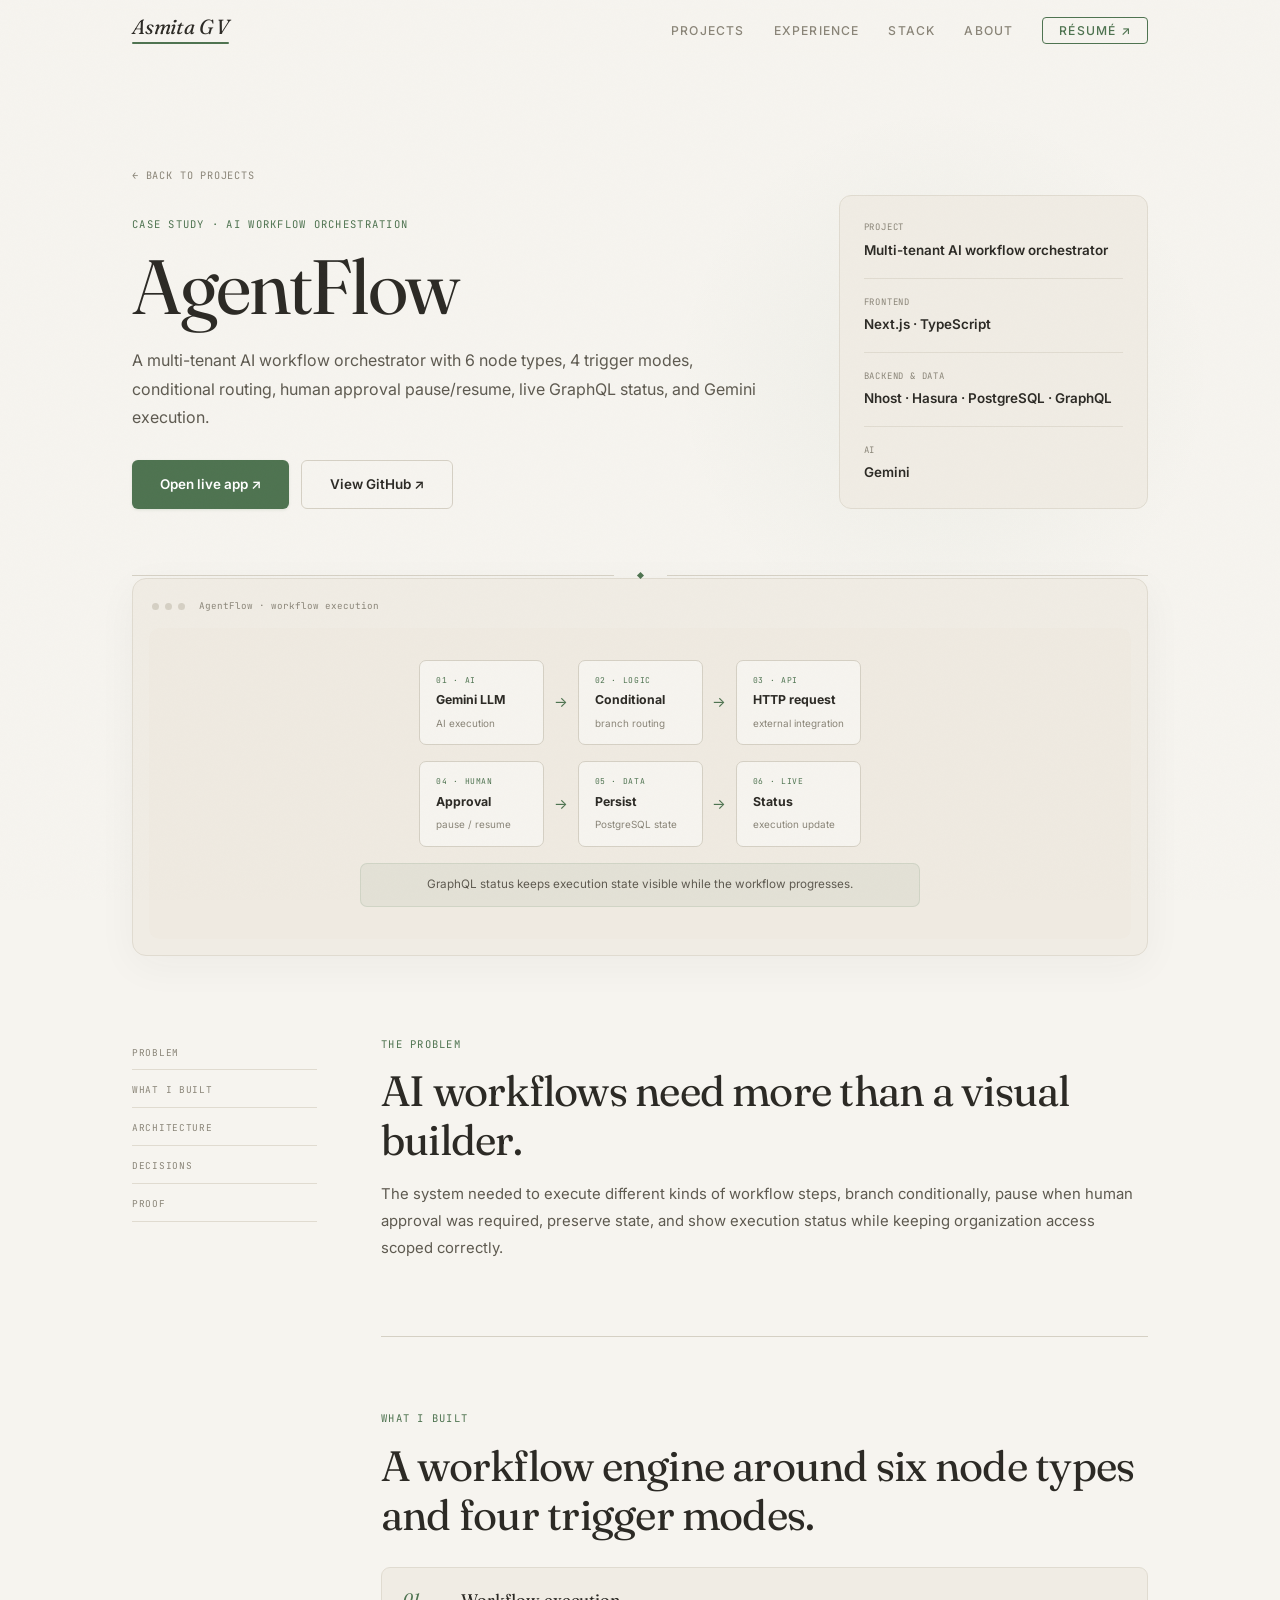
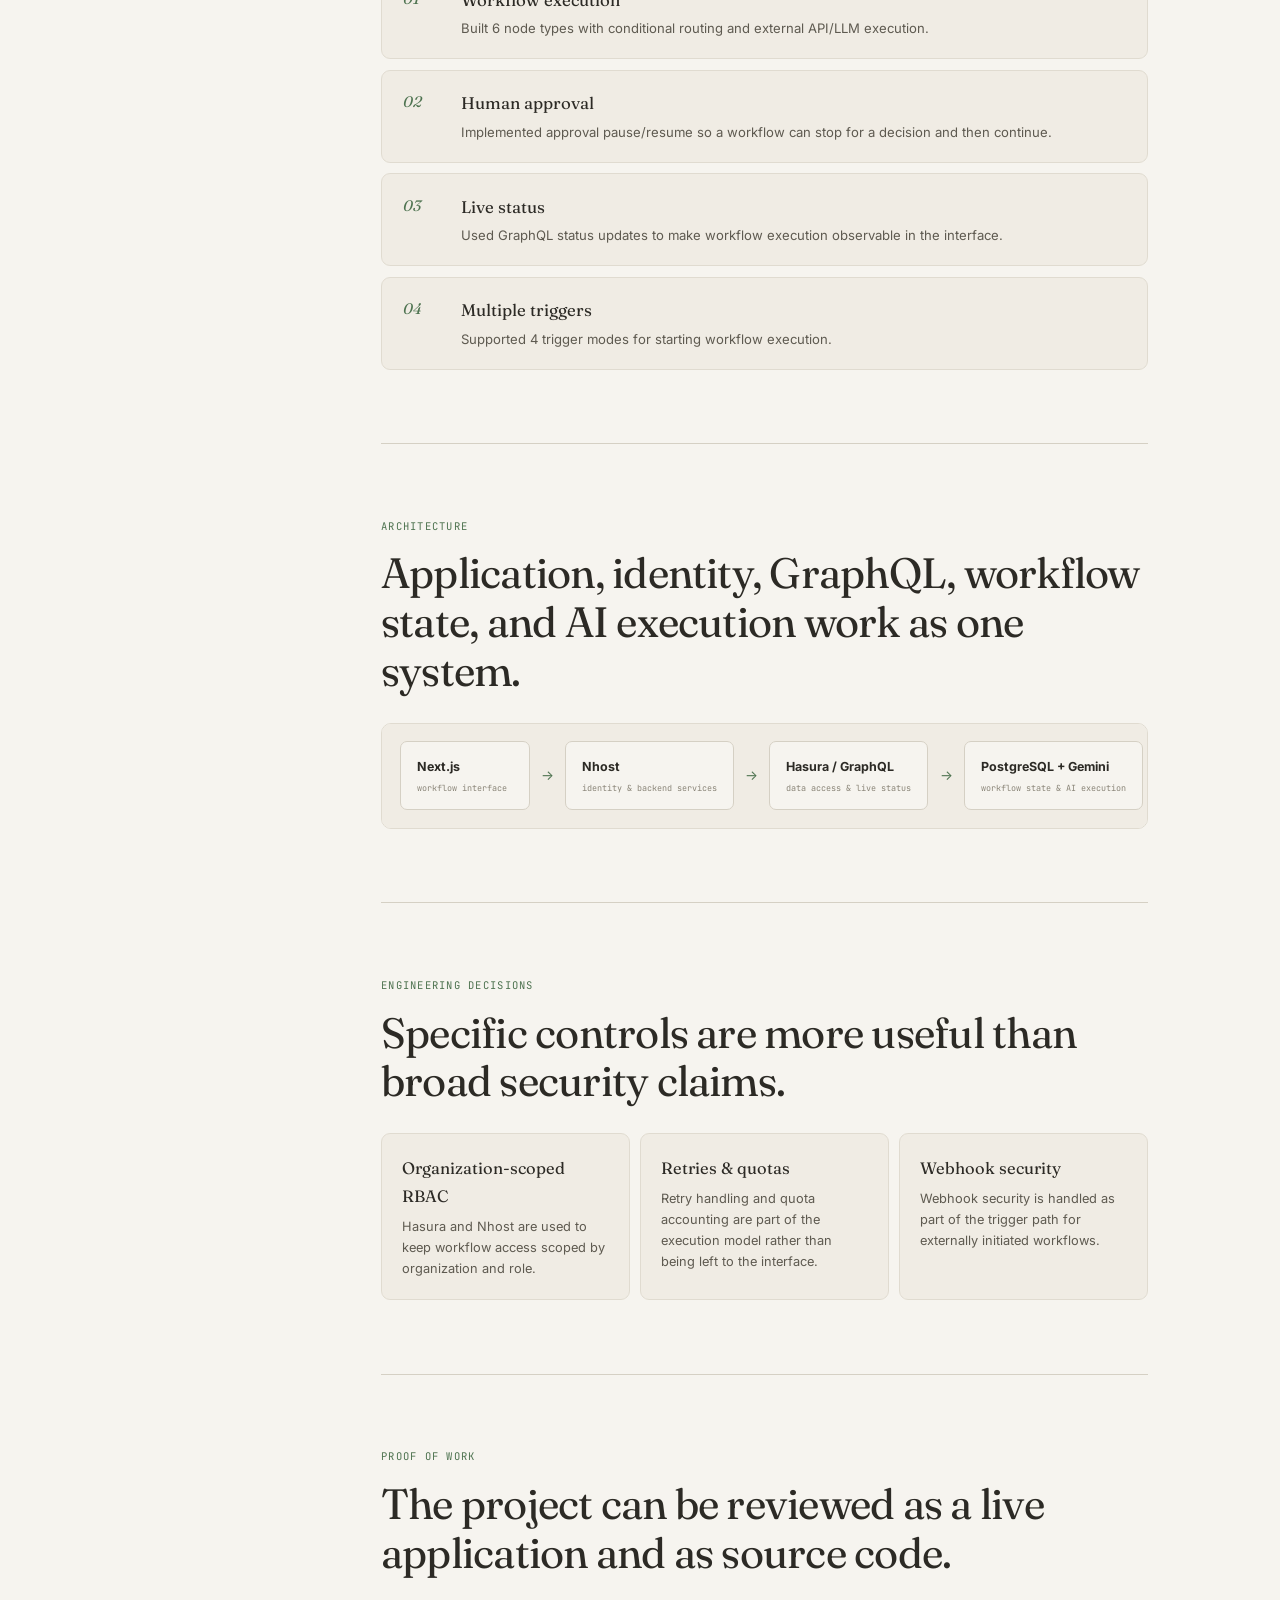
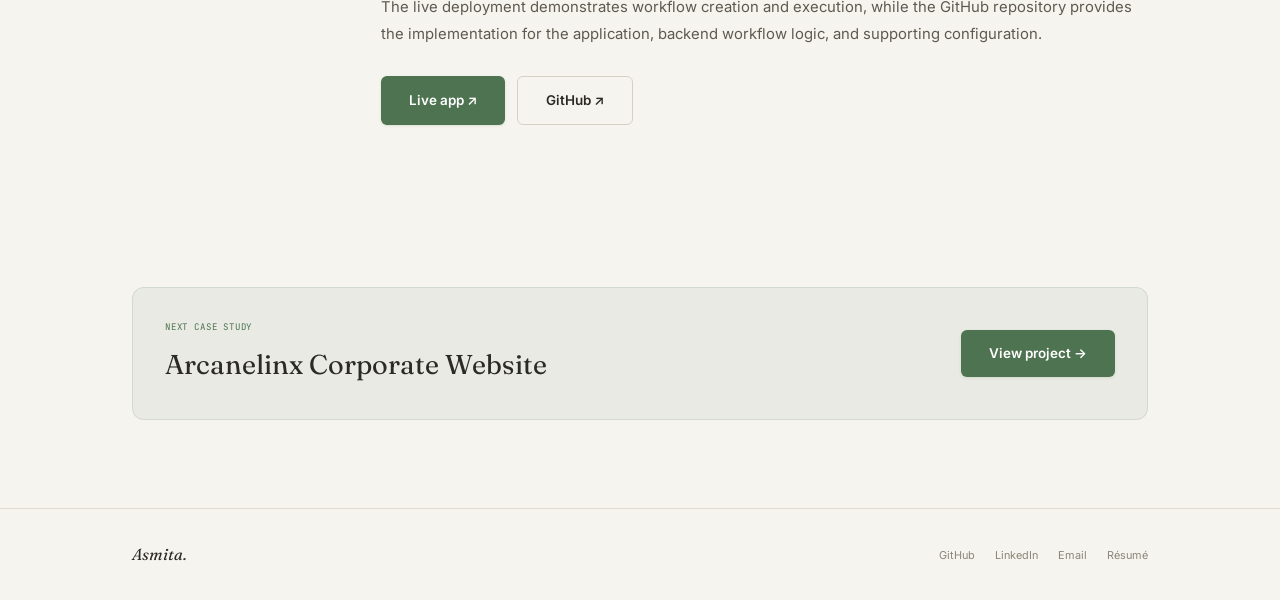
==== commit a866df6a: "Sync AgentFlow case study header" ====
--- a/project-agentflow.html
+++ b/project-agentflow.html
@@ -24,7 +24,10 @@
 <div class="scroll-bar" id="sp"></div>
 <nav class="nav" id="nav">
   <div class="wrap nav-inner">
-    <a class="nav-logo" href="index.html">Asmita.</a>
+    <a class="nav-logo" href="index.html">
+      <span class="nav-logo-text">Asmita G V</span>
+      <span class="nav-logo-bar"></span>
+    </a>
     <button class="ham" id="ham" aria-label="Menu" aria-controls="nl" aria-expanded="false"><span></span><span></span><span></span></button>
     <ul class="nav-links" id="nl">
       <li><a href="index.html#projects">Projects</a></li>
@@ -143,6 +146,6 @@
 </main>
 
 <footer class="case-footer"><div class="wrap case-footer-inner"><a class="case-footer-brand" href="index.html">Asmita.</a><div class="case-footer-links"><a href="https://github.com/ashh-droid" target="_blank" rel="noopener noreferrer">GitHub</a><a href="https://linkedin.com/in/asmita-gv" target="_blank" rel="noopener noreferrer">LinkedIn</a><a href="mailto:gujjarasmita@gmail.com">Email</a><a href="Asmita_GV_Resume.pdf" target="_blank" rel="noopener noreferrer">Résumé</a></div></div></footer>
-<script src="sage.js?v=20260816-case1" defer></script>
+<script src="sage.js?v=20260817-header1" defer></script>
 </body>
 </html>
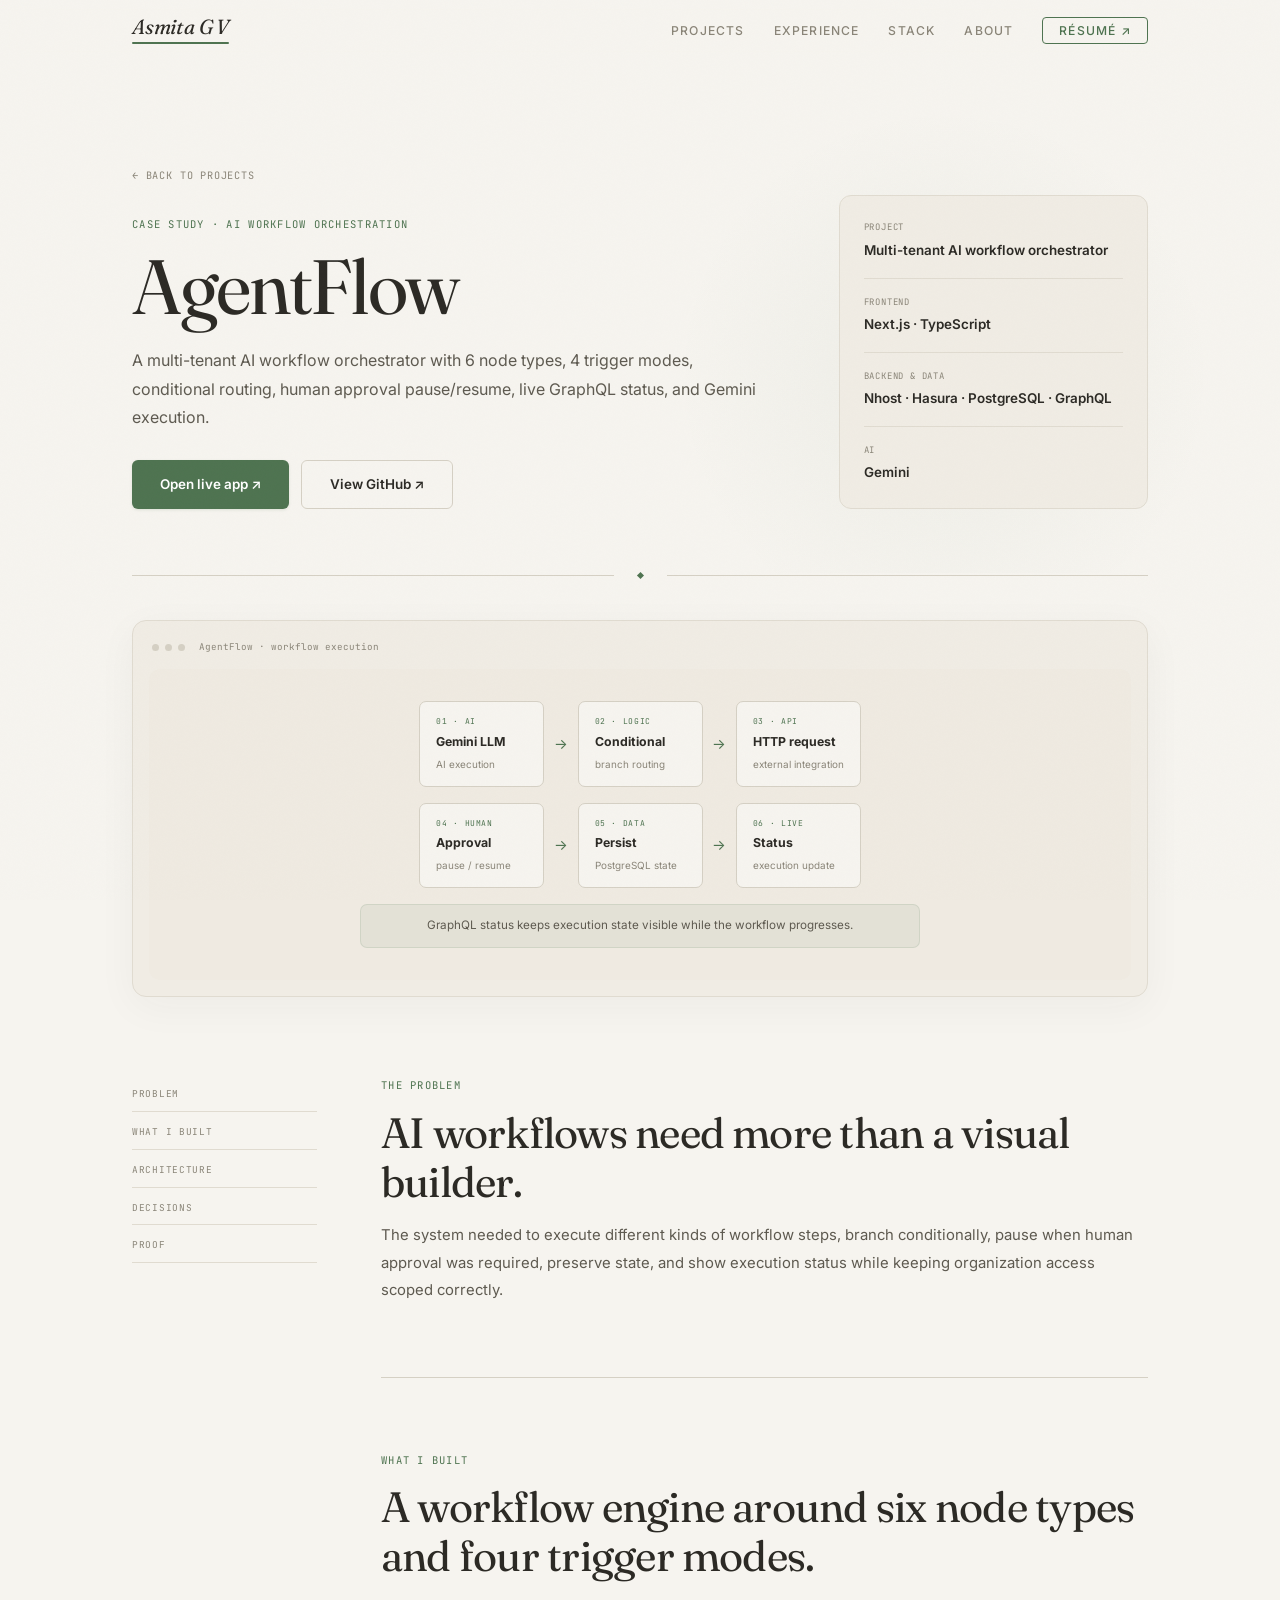
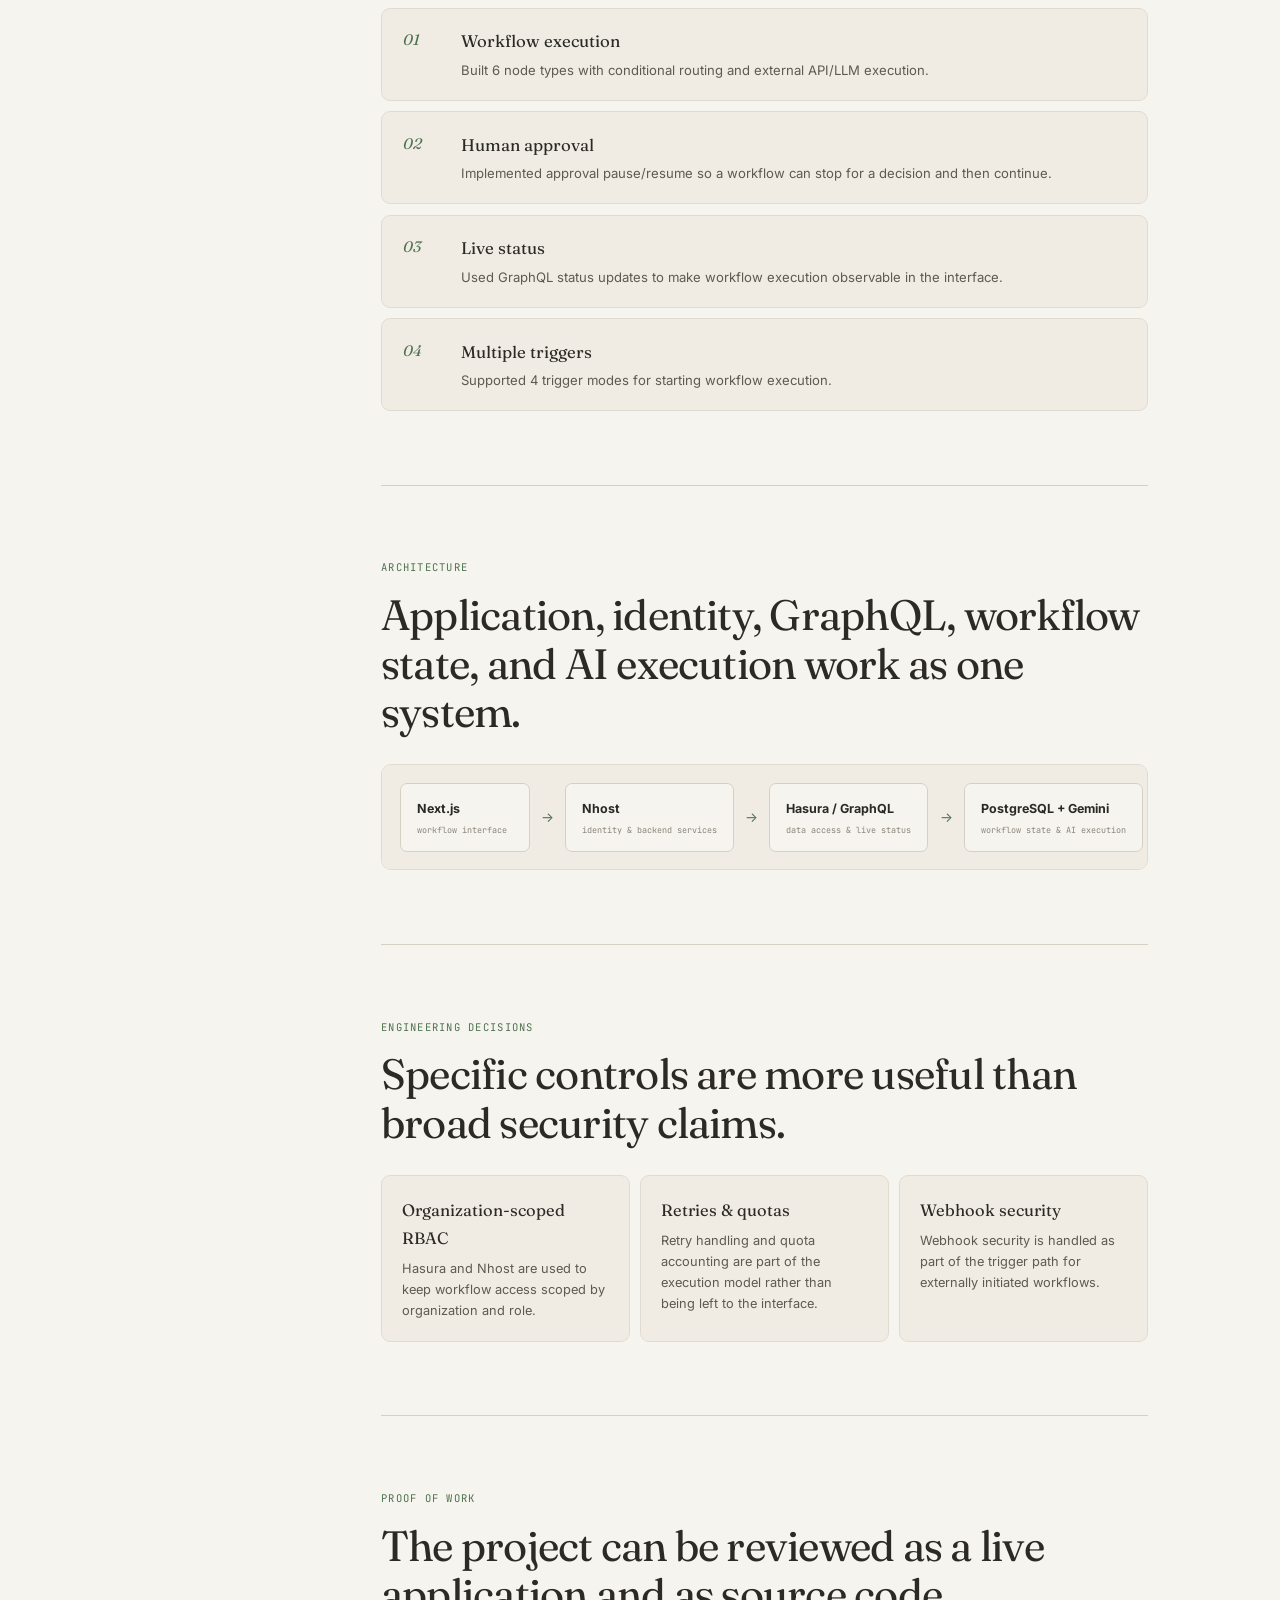
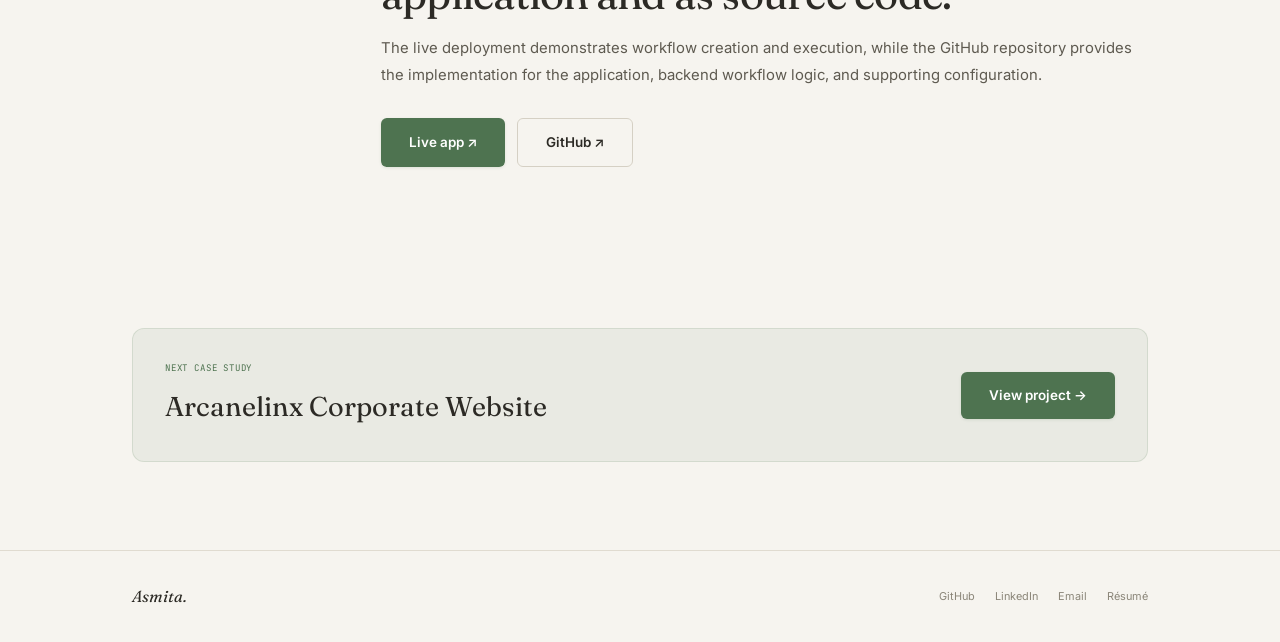
==== commit 6beae070: "Refresh resume links to display latest uploaded PDF" ====
--- a/project-agentflow.html
+++ b/project-agentflow.html
@@ -34,7 +34,7 @@
       <li><a href="index.html#experience">Experience</a></li>
       <li><a href="index.html#stack">Stack</a></li>
       <li><a href="index.html#about">About</a></li>
-      <li><a class="nav-cta" href="Asmita_GV_Resume.pdf" target="_blank" rel="noopener noreferrer">Résumé ↗</a></li>
+      <li><a class="nav-cta" href="Asmita_GV_Resume.pdf?v=20261023" target="_blank" rel="noopener noreferrer">Résumé ↗</a></li>
     </ul>
   </div>
 </nav>
@@ -145,7 +145,7 @@
   </section>
 </main>
 
-<footer class="case-footer"><div class="wrap case-footer-inner"><a class="case-footer-brand" href="index.html">Asmita.</a><div class="case-footer-links"><a href="https://github.com/ashh-droid" target="_blank" rel="noopener noreferrer">GitHub</a><a href="https://linkedin.com/in/asmita-gv" target="_blank" rel="noopener noreferrer">LinkedIn</a><a href="mailto:gujjarasmita@gmail.com">Email</a><a href="Asmita_GV_Resume.pdf" target="_blank" rel="noopener noreferrer">Résumé</a></div></div></footer>
+<footer class="case-footer"><div class="wrap case-footer-inner"><a class="case-footer-brand" href="index.html">Asmita.</a><div class="case-footer-links"><a href="https://github.com/ashh-droid" target="_blank" rel="noopener noreferrer">GitHub</a><a href="https://linkedin.com/in/asmita-gv" target="_blank" rel="noopener noreferrer">LinkedIn</a><a href="mailto:gujjarasmita@gmail.com">Email</a><a href="Asmita_GV_Resume.pdf?v=20261023" target="_blank" rel="noopener noreferrer">Résumé</a></div></div></footer>
 <script src="sage.js?v=20260817-header1" defer></script>
 </body>
 </html>
--- a/sage-case.css
+++ b/sage-case.css
@@ -11,7 +11,7 @@
 .case-actions{display:flex;flex-wrap:wrap;gap:.75rem;margin-top:1.8rem}
 .case-facts{padding:1.5rem;background:var(--bg-card);border:1px solid var(--border-dim);border-radius:12px}
 .case-facts dl{display:grid;gap:1rem}.case-facts div{padding-bottom:1rem;border-bottom:1px solid var(--border-dim)}.case-facts div:last-child{border-bottom:0;padding-bottom:0}.case-facts dt{font-family:var(--mono);font-size:.56rem;text-transform:uppercase;letter-spacing:.09em;color:var(--text-3);margin-bottom:.2rem}.case-facts dd{font-size:.84rem;color:var(--ink);font-weight:600}
-.case-showcase{padding:0 0 5rem}.showcase-frame{background:var(--bg-card);border:1px solid var(--border-dim);border-radius:14px;padding:1rem;box-shadow:0 10px 40px rgba(44,42,37,.045)}
+.case-showcase{padding:2.6rem 0 5rem}.showcase-frame{background:var(--bg-card);border:1px solid var(--border-dim);border-radius:14px;padding:1rem;box-shadow:0 10px 40px rgba(44,42,37,.045)}
 .showcase-bar{display:flex;align-items:center;gap:6px;padding:.2rem .2rem .85rem}.showcase-bar i{display:block;width:7px;height:7px;border-radius:50%;background:var(--border)}.showcase-bar span{margin-left:.5rem;font-family:var(--mono);font-size:.58rem;color:var(--text-3)}
 .case-body{padding:0 0 5.5rem}.case-layout{display:grid;grid-template-columns:185px minmax(0,1fr);gap:4rem;align-items:start}
 .case-toc{position:sticky;top:105px;display:flex;flex-direction:column;gap:.2rem}.case-toc a{font-family:var(--mono);font-size:.59rem;text-transform:uppercase;letter-spacing:.075em;color:var(--text-3);padding:.55rem 0;border-bottom:1px solid var(--border-dim)}.case-toc a:hover{color:var(--sage)}
@@ -27,5 +27,5 @@
 .next-case{padding:0 0 5.5rem}.next-card{display:flex;align-items:center;justify-content:space-between;gap:2rem;padding:2rem;background:var(--sage-bg);border:1px solid rgba(78,115,80,.14);border-radius:12px}.next-card small{display:block;font-family:var(--mono);font-size:.57rem;text-transform:uppercase;letter-spacing:.09em;color:var(--sage);margin-bottom:.35rem}.next-card h2{font-family:var(--serif);font-size:1.7rem;font-weight:400;color:var(--ink)}
 .case-footer{padding:2rem 0;border-top:1px solid var(--border-dim)}.case-footer-inner{display:flex;align-items:center;justify-content:space-between;gap:1.5rem}.case-footer-brand{font-family:var(--serif);font-style:italic;color:var(--ink)}.case-footer-links{display:flex;gap:1.25rem;flex-wrap:wrap}.case-footer-links a{font-size:.68rem;color:var(--text-3)}.case-footer-links a:hover{color:var(--sage)}
 @media(max-width:900px){.case-hero-grid{grid-template-columns:1fr;gap:2rem}.case-facts{max-width:600px}.case-layout{grid-template-columns:1fr;gap:2rem}.case-toc{position:static;flex-direction:row;overflow-x:auto;gap:1rem;padding-bottom:.4rem}.case-toc a{white-space:nowrap;border-bottom:1px solid var(--border)}.decision-grid{grid-template-columns:1fr 1fr}}
-@media(max-width:768px){.case-page main{padding-top:62px}.case-hero{padding:4rem 0 3rem}.case-hero h1{font-size:clamp(2.5rem,12vw,3.7rem)}.case-showcase{padding-bottom:4rem}.case-body{padding-bottom:4rem}.case-content>section{padding-bottom:3.5rem}.case-content>section+section{padding-top:3.5rem}.decision-grid,.site-preview-cards,.gallery-pair{grid-template-columns:1fr}.showcase-frame{padding:.7rem}.flow-canvas{padding:1.2rem}.flow-arrow{transform:rotate(90deg)}.flow-row{flex-direction:column}.architecture{grid-template-columns:1fr;overflow:visible}.architecture>div{width:100%}.architecture>b{transform:rotate(90deg);justify-self:center}.next-card{align-items:flex-start;flex-direction:column}.case-footer-inner{align-items:flex-start;flex-direction:column}.site-preview-body{padding:2.2rem 1.1rem}}
-@media(max-width:480px){.case-hero{padding-top:3rem}.case-actions{display:grid}.case-actions .btn-fill,.case-actions .btn-line{width:100%;justify-content:center}.case-facts{padding:1.15rem}.case-point{grid-template-columns:32px 1fr;padding:1rem}.case-toc{margin-inline:-.25rem}.next-card{padding:1.4rem}}
+@media(max-width:768px){.case-page main{padding-top:62px}.case-hero{padding:4rem 0 3rem}.case-hero h1{font-size:clamp(2.5rem,12vw,3.7rem)}.case-showcase{padding:2rem 0 4rem}.case-body{padding-bottom:4rem}.case-content>section{padding-bottom:3.5rem}.case-content>section+section{padding-top:3.5rem}.decision-grid,.site-preview-cards,.gallery-pair{grid-template-columns:1fr}.showcase-frame{padding:.7rem}.flow-canvas{padding:1.2rem}.flow-arrow{transform:rotate(90deg)}.flow-row{flex-direction:column}.architecture{grid-template-columns:1fr;overflow:visible}.architecture>div{width:100%}.architecture>b{transform:rotate(90deg);justify-self:center}.next-card{align-items:flex-start;flex-direction:column}.case-footer-inner{align-items:flex-start;flex-direction:column}.site-preview-body{padding:2.2rem 1.1rem}}
+@media(max-width:480px){.case-hero{padding-top:3rem}.case-actions{display:grid}.case-actions .btn-fill,.case-actions .btn-line{width:100%;justify-content:center}.case-facts{padding:1.15rem}.case-point{grid-template-columns:32px 1fr;padding:1rem}.case-toc{margin-inline:-.25rem}.next-card{padding:1.4rem}}
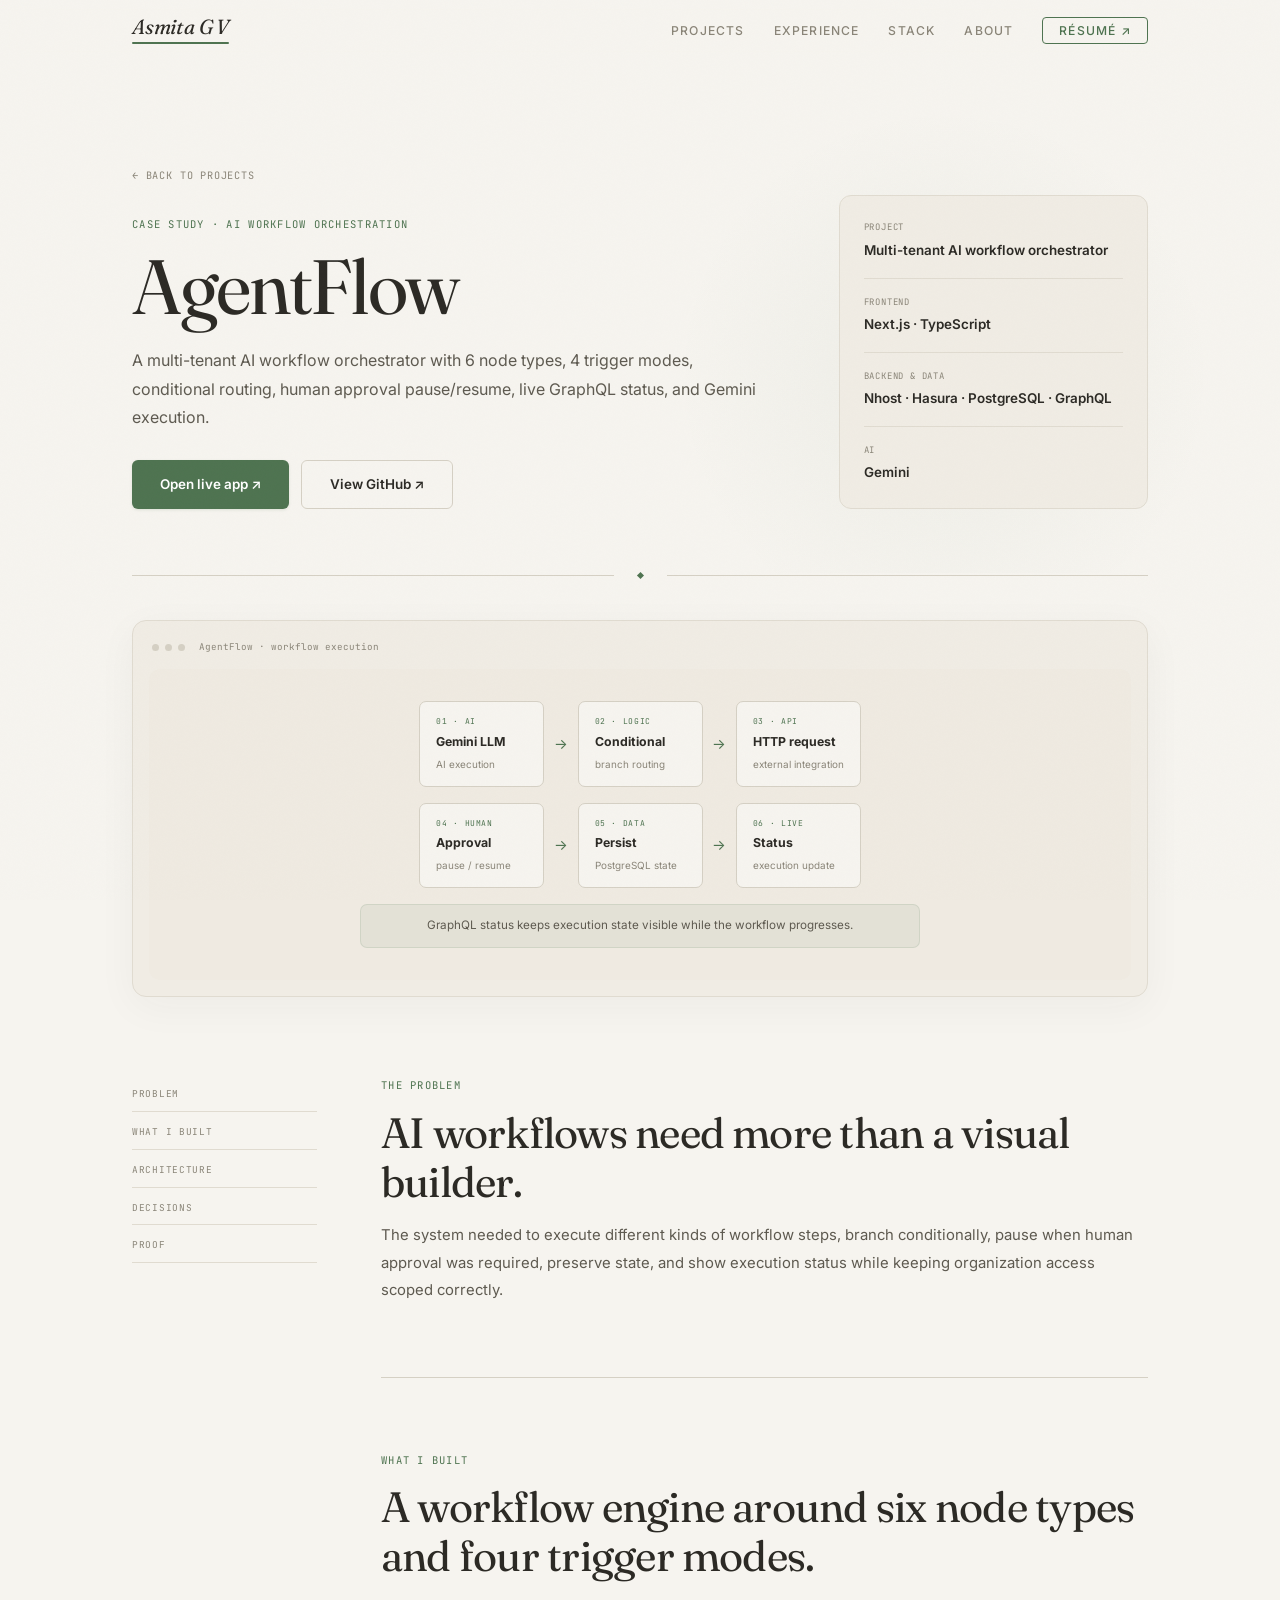
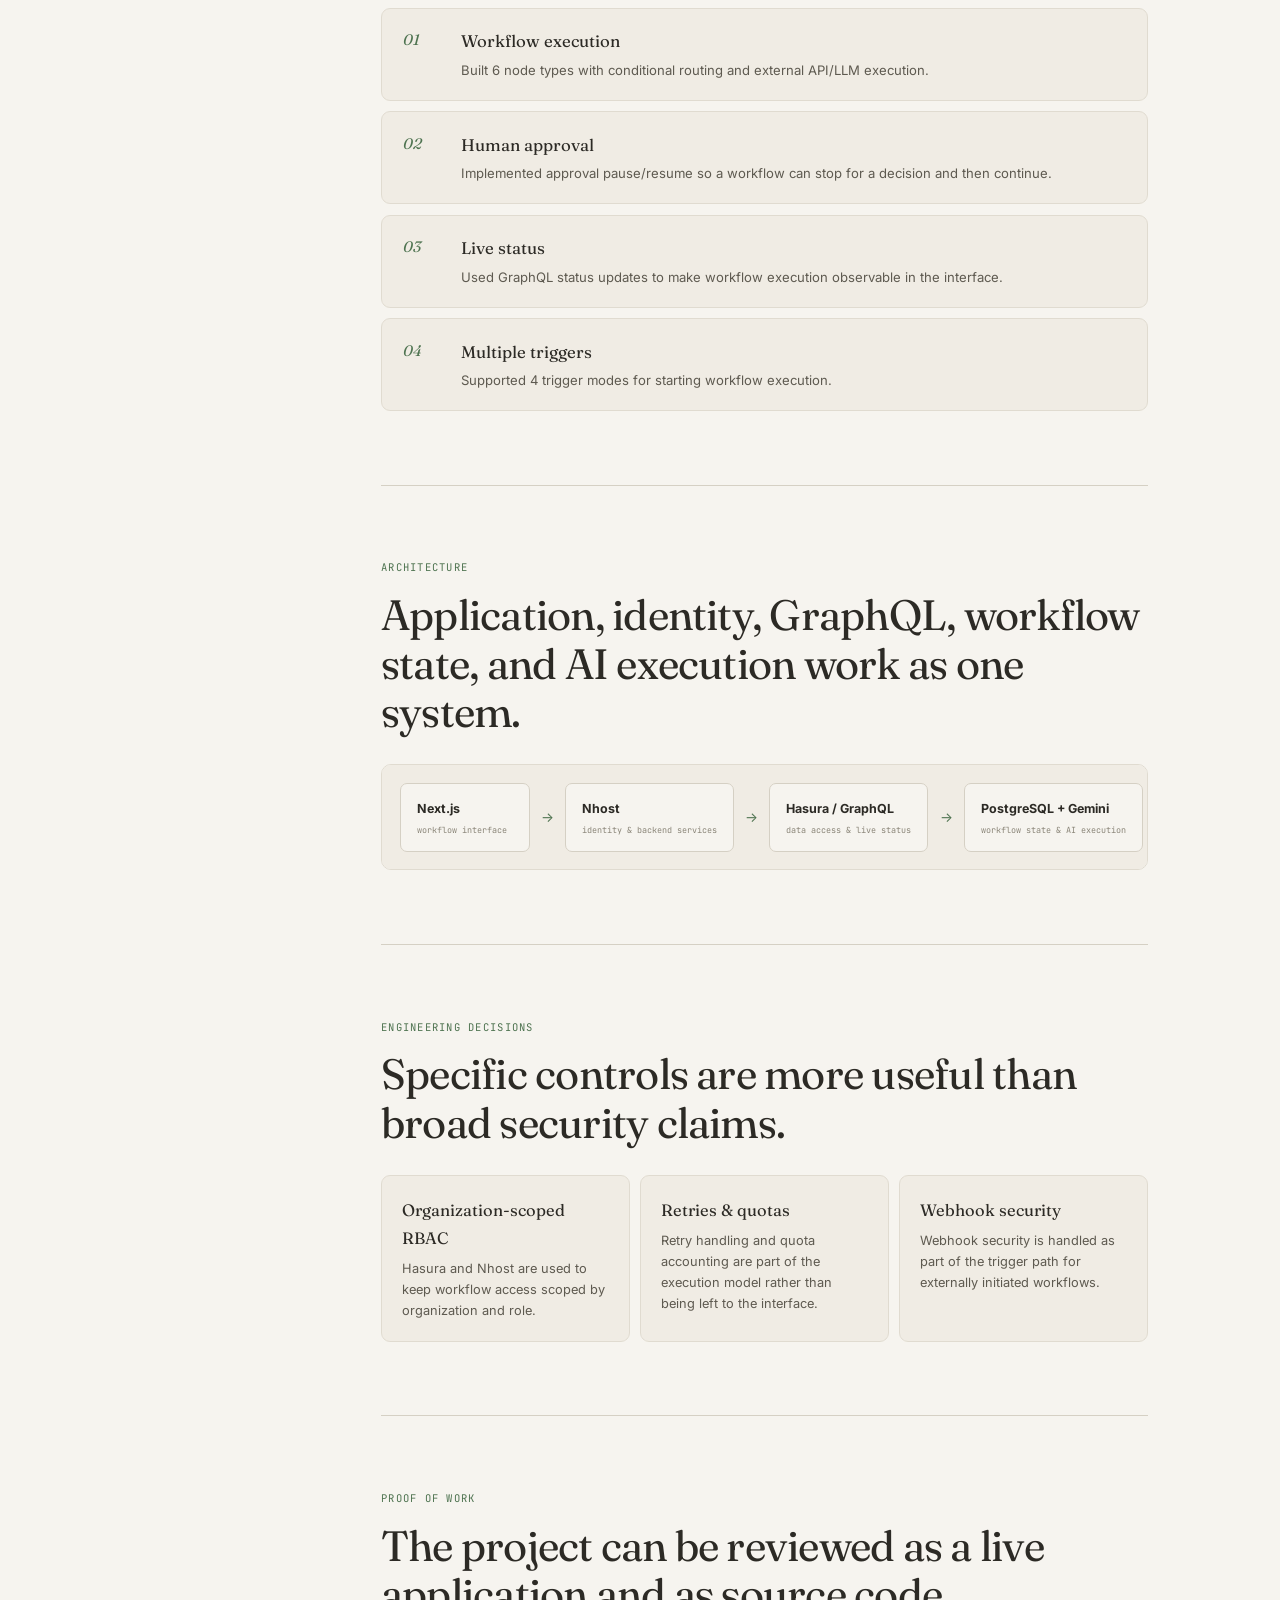
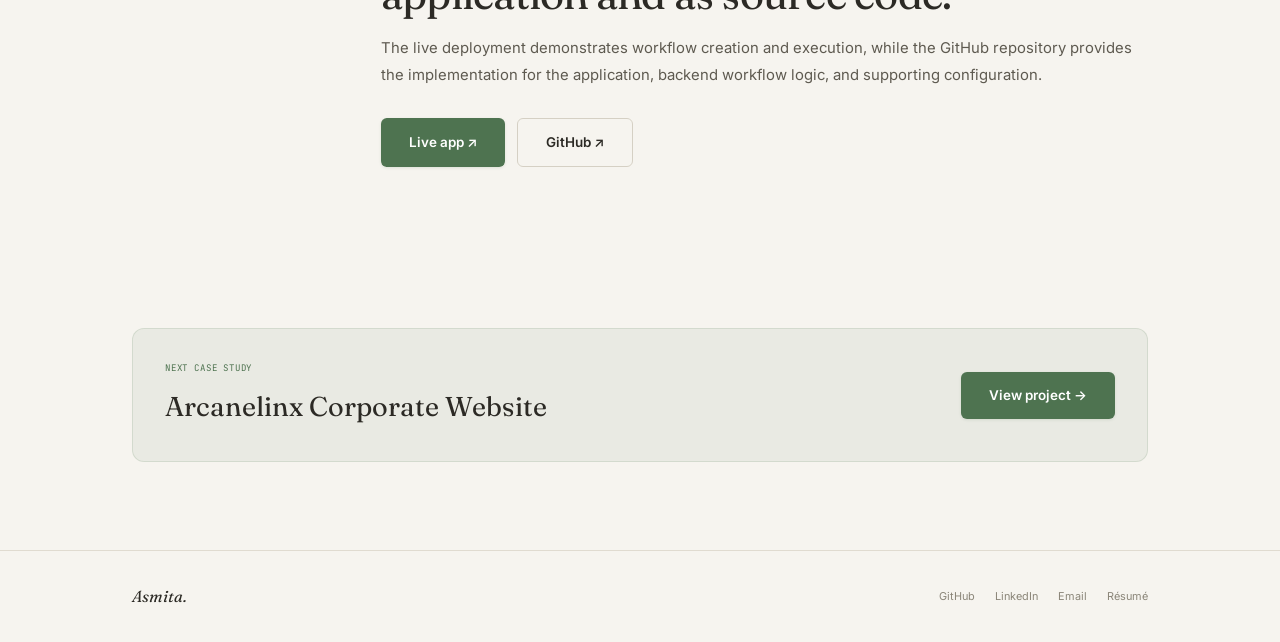
==== commit 017c16d7: "Load automatic resume cache refresh on portfolio pages" ====
--- a/project-agentflow.html
+++ b/project-agentflow.html
@@ -146,6 +146,6 @@
 </main>
 
 <footer class="case-footer"><div class="wrap case-footer-inner"><a class="case-footer-brand" href="index.html">Asmita.</a><div class="case-footer-links"><a href="https://github.com/ashh-droid" target="_blank" rel="noopener noreferrer">GitHub</a><a href="https://linkedin.com/in/asmita-gv" target="_blank" rel="noopener noreferrer">LinkedIn</a><a href="mailto:gujjarasmita@gmail.com">Email</a><a href="Asmita_GV_Resume.pdf?v=20261023" target="_blank" rel="noopener noreferrer">Résumé</a></div></div></footer>
-<script src="sage.js?v=20260817-header1" defer></script>
+<script src="sage.js?v=20261023-resume-refresh1" defer></script>
 </body>
 </html>
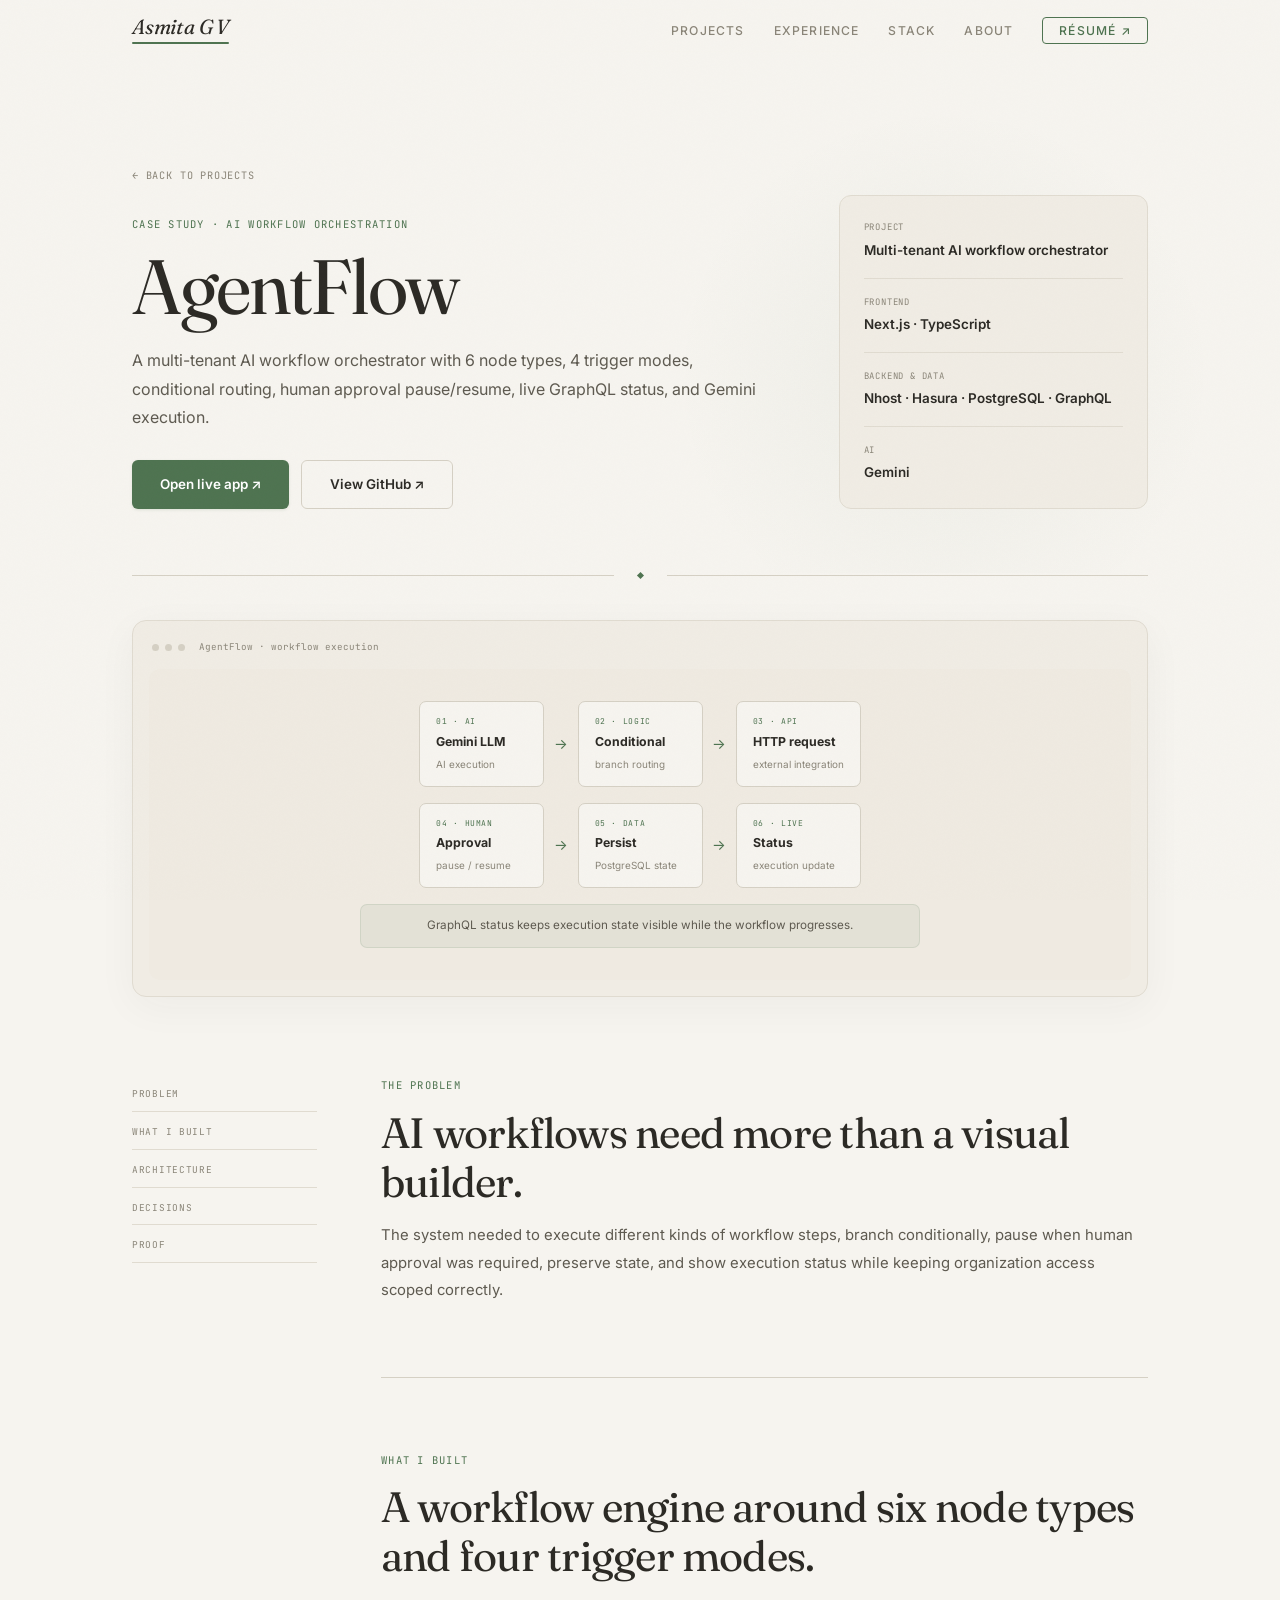
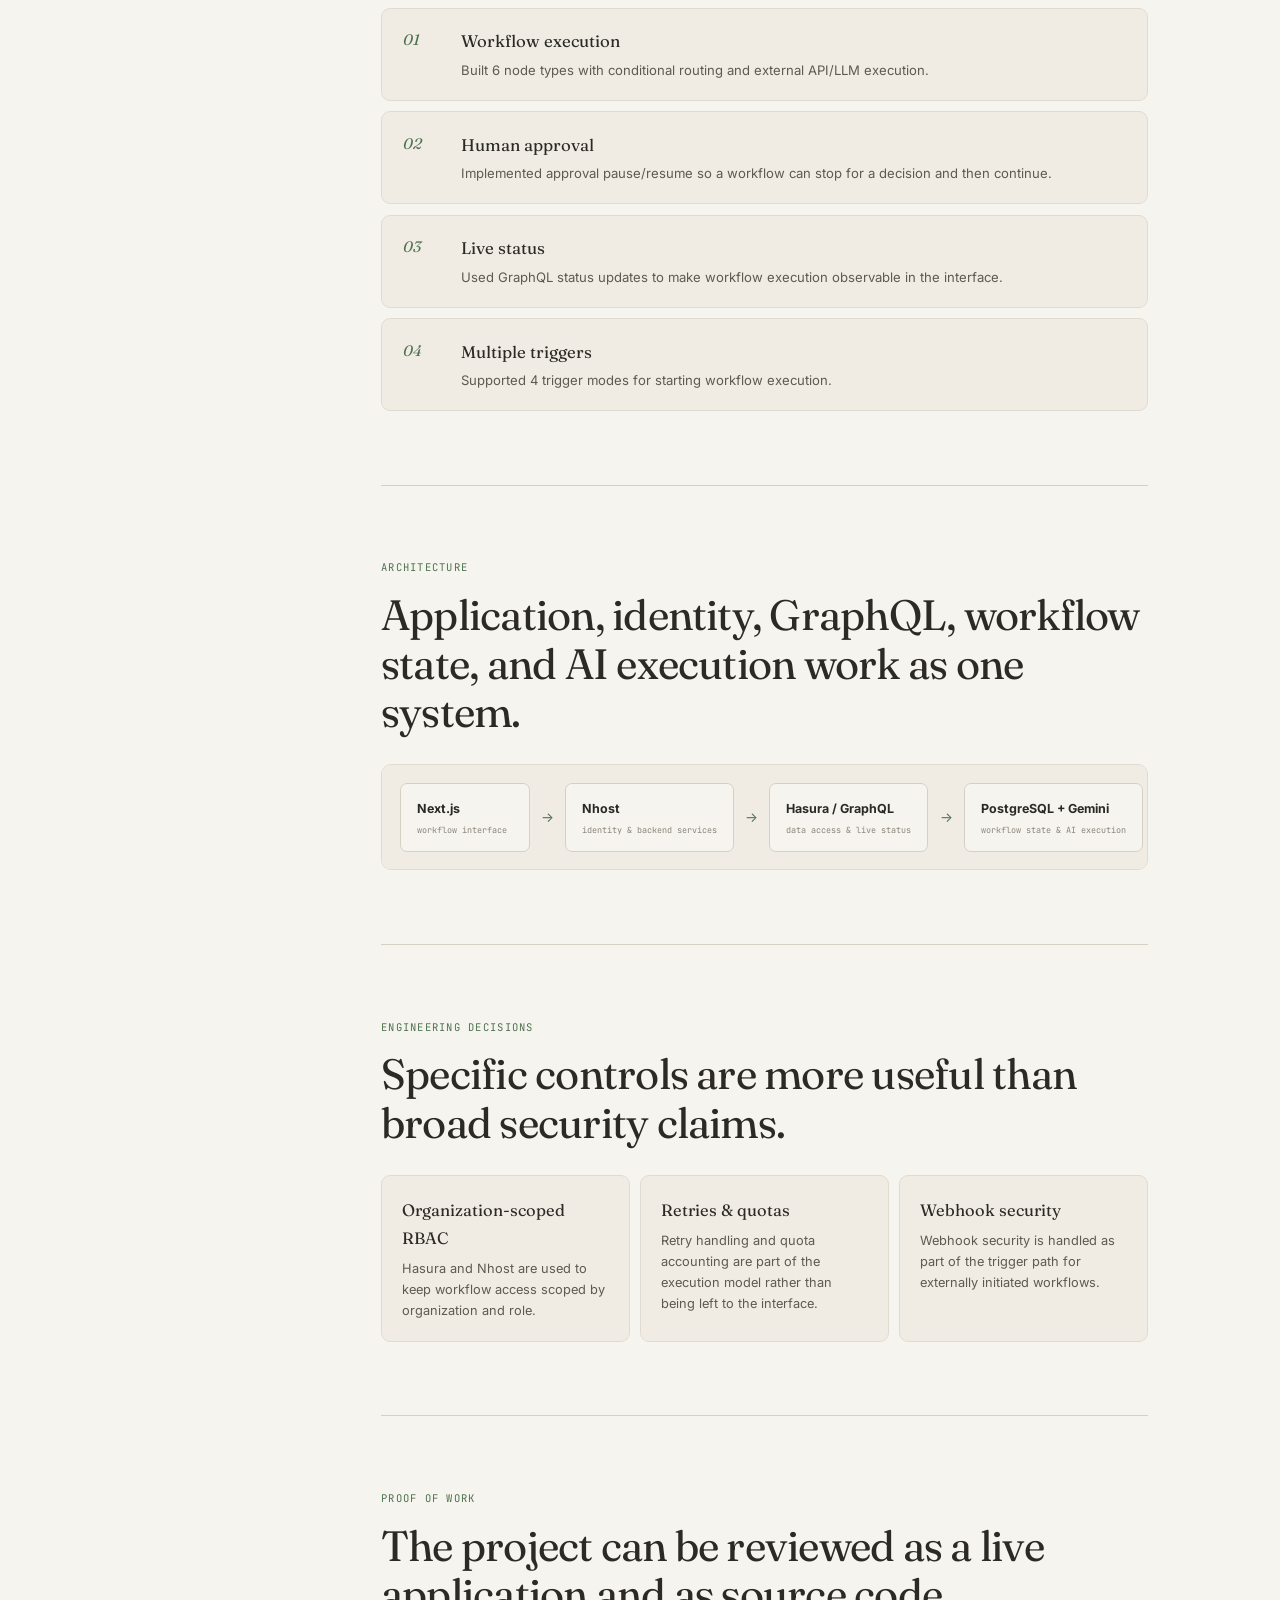
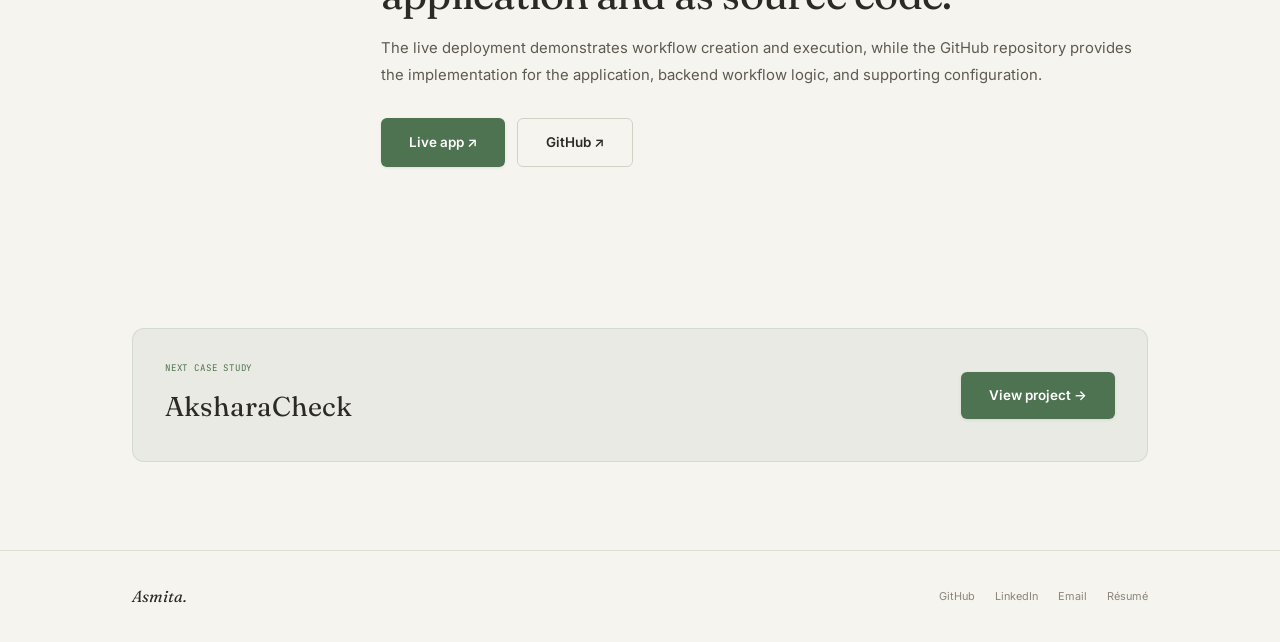
==== commit 848b0ea0: "Align agentflow next-case navigation with featured order" ====
--- a/project-agentflow.html
+++ b/project-agentflow.html
@@ -141,7 +141,7 @@
   </section>
 
   <section class="next-case">
-    <div class="wrap"><div class="next-card rv-scale"><div><small>Next case study</small><h2>Arcanelinx Corporate Website</h2></div><a class="btn-fill" href="project-arcanelinx.html">View project →</a></div></div>
+    <div class="wrap"><div class="next-card rv-scale"><div><small>Next case study</small><h2>AksharaCheck</h2></div><a class="btn-fill" href="project-aksharacheck.html">View project →</a></div></div>
   </section>
 </main>
 
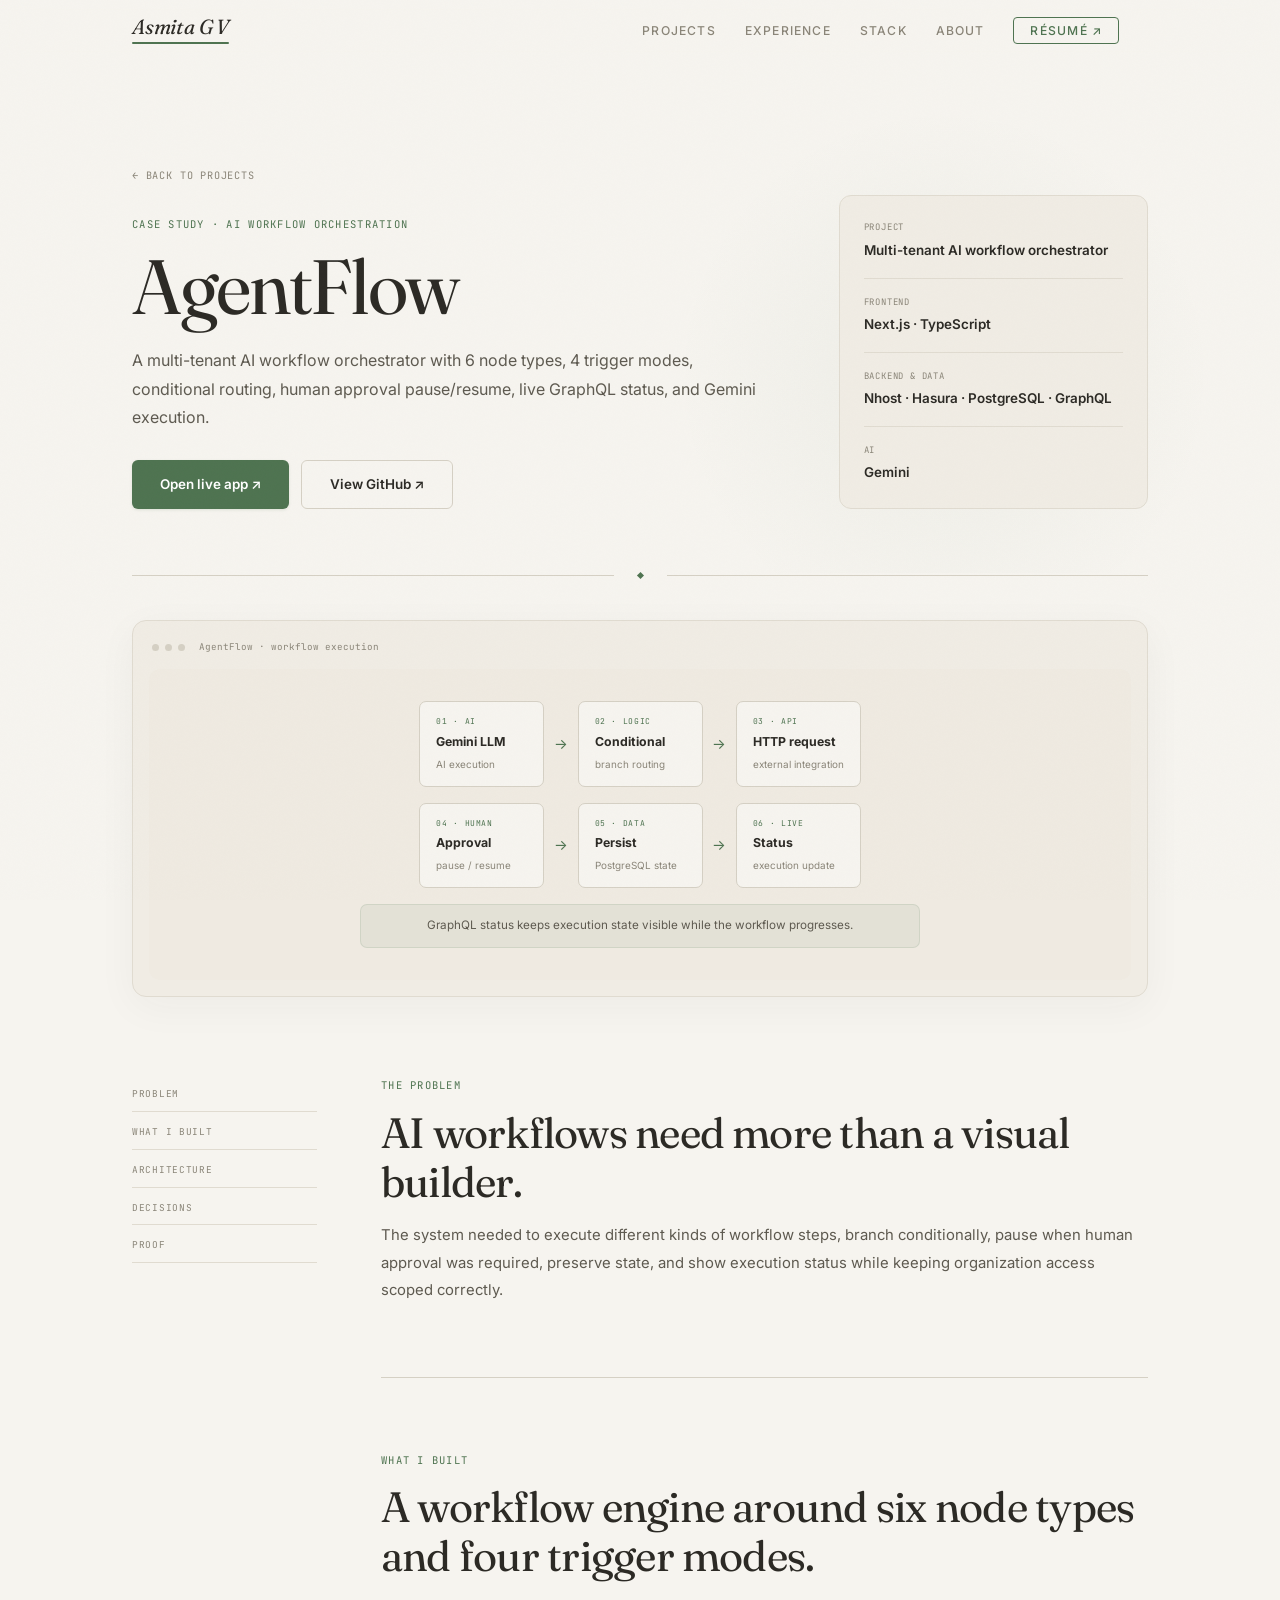
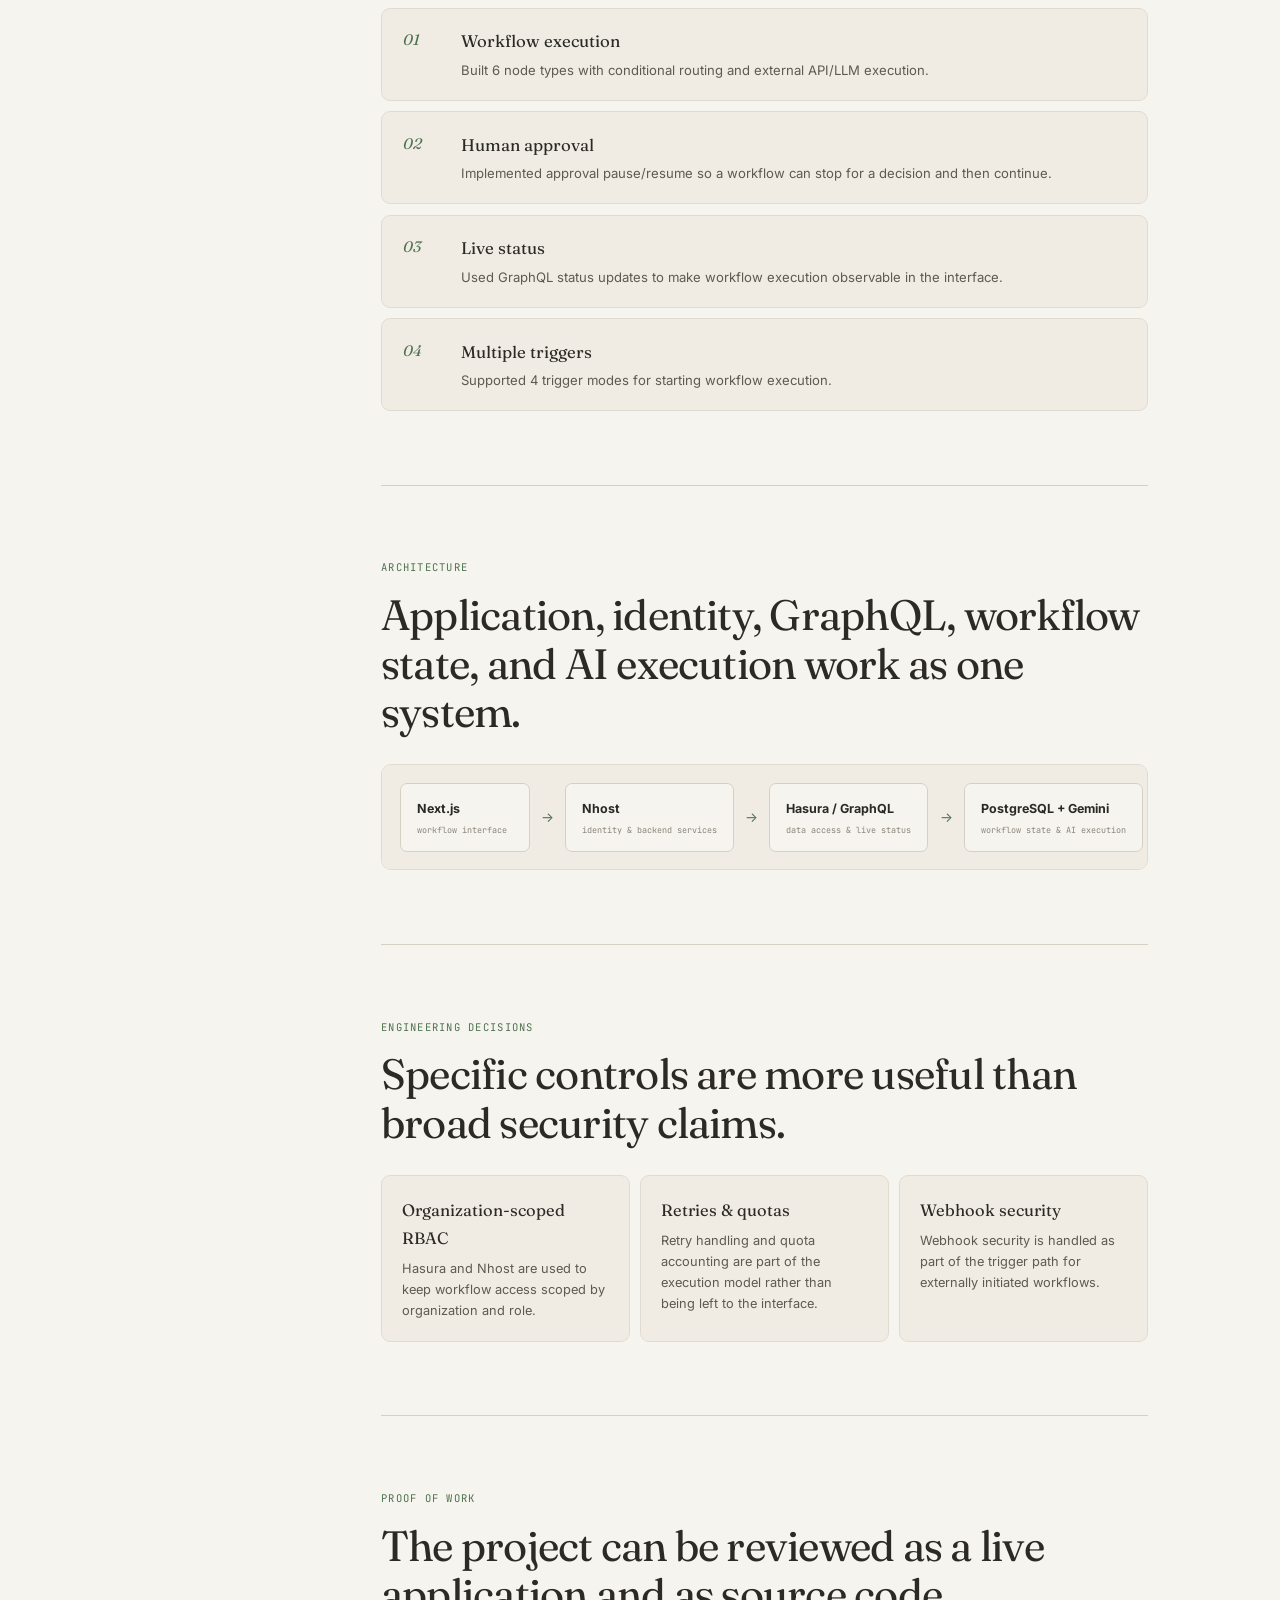
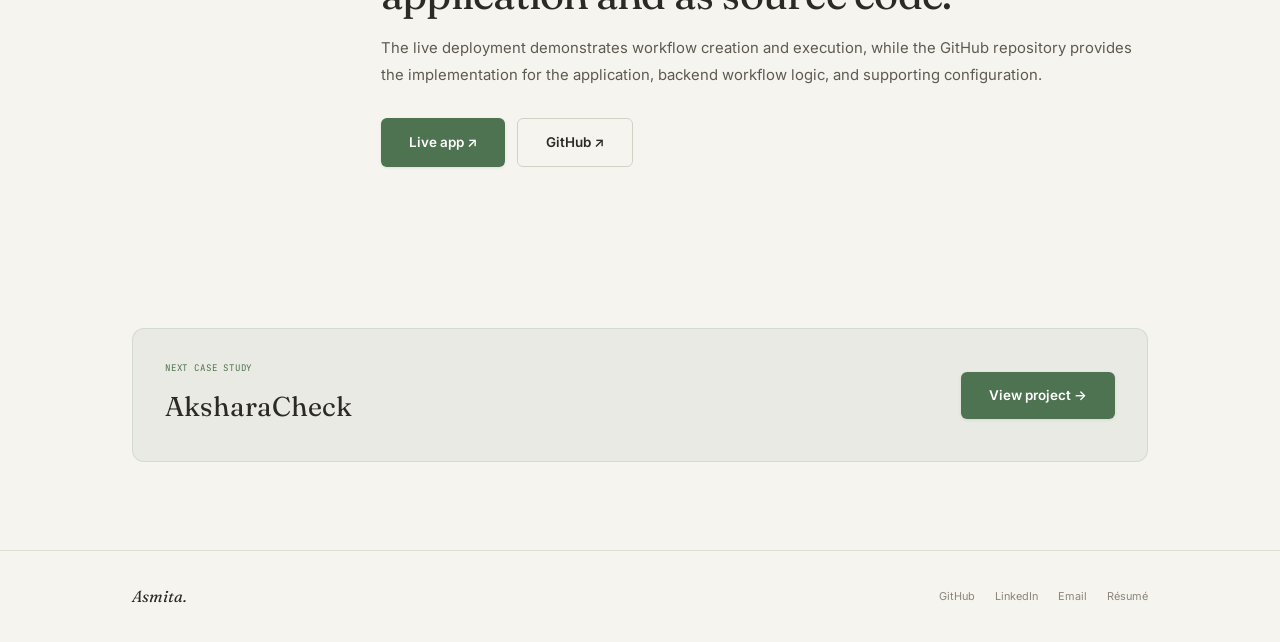
==== commit 99c541e0: "Load refreshed résumé/CV link behavior consistently on case studies" ====
--- a/project-agentflow.html
+++ b/project-agentflow.html
@@ -146,6 +146,6 @@
 </main>
 
 <footer class="case-footer"><div class="wrap case-footer-inner"><a class="case-footer-brand" href="index.html">Asmita.</a><div class="case-footer-links"><a href="https://github.com/ashh-droid" target="_blank" rel="noopener noreferrer">GitHub</a><a href="https://linkedin.com/in/asmita-gv" target="_blank" rel="noopener noreferrer">LinkedIn</a><a href="mailto:gujjarasmita@gmail.com">Email</a><a href="Asmita_GV_Resume.pdf?v=20261023" target="_blank" rel="noopener noreferrer">Résumé</a></div></div></footer>
-<script src="sage.js?v=20261023-resume-refresh1" defer></script>
+<script src="sage.js?v=20261115-cv-refresh1" defer></script>
 </body>
 </html>
--- a/sage-base.css
+++ b/sage-base.css
@@ -41,5 +41,5 @@
 .wrap{max-width:1080px;margin:0 auto;padding:0 2rem}section{padding:5.5rem 0}
 .divider{display:flex;align-items:center;gap:1.5rem;padding:0 2rem;max-width:1080px;margin:0 auto}.divider::before,.divider::after{content:'';flex:1;height:1px;background:var(--border)}.divider-mark{width:5px;height:5px;background:var(--sage);transform:rotate(45deg);flex-shrink:0;transition:transform .6s var(--ease)}.divider:hover .divider-mark{transform:rotate(225deg)}
 .nav{position:fixed;top:0;left:0;right:0;z-index:100;padding:1rem 0;background:rgba(246,244,239,.85);backdrop-filter:blur(14px) saturate(140%);-webkit-backdrop-filter:blur(14px) saturate(140%);border-bottom:1px solid transparent;transition:border-color .3s,padding .3s}.nav.scrolled{border-bottom-color:var(--border-dim);padding:.55rem 0}.nav-inner{display:flex;align-items:center;justify-content:space-between}.nav-logo{font-family:var(--serif);font-size:1.25rem;color:var(--ink);font-style:italic}.nav-links{display:flex;align-items:center;gap:1.8rem;list-style:none}.nav-links a{font-size:.76rem;font-weight:500;color:var(--text-3);text-transform:uppercase;letter-spacing:.1em;position:relative;transition:color .25s}.nav-links a:hover{color:var(--ink)}.nav-links a::after{content:'';position:absolute;bottom:-3px;left:0;width:0;height:1px;background:var(--sage);transition:width .3s var(--ease)}.nav-links a:hover::after{width:100%}.nav-cta{font-size:.76rem!important;color:var(--sage)!important;padding:5px 16px;border:1px solid var(--sage);border-radius:4px;letter-spacing:.08em;transition:all .25s!important}.nav-cta:hover{background:var(--sage);color:#fff!important}.nav-cta::after{display:none!important}.ham{display:none;background:none;border:none;cursor:pointer;padding:.5rem}.ham span{display:block;width:20px;height:1.5px;background:var(--ink);margin:5px 0;transition:.3s;border-radius:1px}.ham.on span:nth-child(1){transform:rotate(45deg) translate(4.5px,4.5px)}.ham.on span:nth-child(2){opacity:0}.ham.on span:nth-child(3){transform:rotate(-45deg) translate(4.5px,-4.5px)}
-@media(max-width:768px){.ham{display:block}.nav-links{position:fixed;top:0;right:-100%;width:260px;height:100vh;background:var(--bg);border-left:1px solid var(--border);flex-direction:column;justify-content:center;padding:2rem;gap:2rem;transition:right .4s var(--ease)}.nav-links.open{right:0}}
+@media(max-width:920px){.ham{display:block}.nav-links{position:fixed;top:0;right:-100%;width:260px;height:100vh;background:var(--bg);border-left:1px solid var(--border);flex-direction:column;justify-content:center;padding:2rem;gap:2rem;transition:right .4s var(--ease)}.nav-links.open{right:0}}
 .hero{min-height:100vh;display:flex;align-items:center;padding-top:80px;position:relative;overflow:hidden}.hero-watermark{position:absolute;right:-4%;top:50%;transform:translateY(-55%);font-family:var(--serif);font-size:clamp(20rem,40vw,38rem);font-style:italic;color:var(--sage);opacity:.03;line-height:1;pointer-events:none;user-select:none}.hero::before{content:'';position:absolute;top:5%;right:10%;width:50%;height:60%;background:radial-gradient(ellipse,rgba(78,115,80,.045) 0%,transparent 70%);pointer-events:none}.hero-content{position:relative;z-index:1;max-width:740px}.hero-tag{display:inline-flex;align-items:center;gap:.5rem;font-family:var(--mono);font-size:.66rem;color:var(--sage);text-transform:uppercase;letter-spacing:.12em;margin-bottom:2rem;padding:4px 14px;background:var(--sage-bg);border:1px solid rgba(78,115,80,.1);border-radius:100px}.hero-tag-dot{width:6px;height:6px;border-radius:50%;background:var(--sage-light);box-shadow:0 0 8px rgba(78,115,80,.3);animation:pulse 2.5s ease-in-out infinite}@keyframes pulse{0%,100%{opacity:1;box-shadow:0 0 0 0 rgba(78,115,80,.3)}50%{opacity:.6;box-shadow:0 0 0 5px rgba(78,115,80,0)}}.hero h1{font-family:var(--serif);font-size:clamp(2.5rem,5.5vw,4.5rem);font-weight:400;color:var(--ink);line-height:1.12;letter-spacing:-.02em;margin-bottom:1.5rem}.hero h1 em{font-style:italic;color:var(--sage)}.hero-sub{font-size:1.02rem;line-height:1.75;color:var(--text-2);max-width:500px;margin-bottom:2.5rem}.hero-btns{display:flex;align-items:center;gap:.8rem;margin-bottom:3rem;flex-wrap:wrap}.btn-fill{display:inline-flex;align-items:center;gap:.4rem;padding:12px 28px;background:var(--sage);color:#fff;font-weight:600;font-size:.84rem;border-radius:6px;border:none;cursor:pointer;transition:all .3s var(--ease);box-shadow:0 1px 3px rgba(78,115,80,.15)}.btn-fill:hover{background:var(--sage-dim);color:#fff;transform:translateY(-2px);box-shadow:0 6px 24px rgba(78,115,80,.18)}.btn-line{display:inline-flex;align-items:center;gap:.4rem;padding:12px 28px;background:transparent;color:var(--ink);font-weight:600;font-size:.84rem;border-radius:6px;border:1px solid var(--border);cursor:pointer;transition:all .3s var(--ease)}.btn-line:hover{border-color:var(--text-3);transform:translateY(-2px)}.hero-links{display:flex;gap:1.5rem}.hero-links a{font-size:.78rem;font-weight:500;color:var(--text-3);display:flex;align-items:center;gap:.35rem;transition:all .25s}.hero-links a svg{width:15px;height:15px;stroke:currentColor;fill:none;stroke-width:2;stroke-linecap:round;stroke-linejoin:round}.hero-links a:hover{color:var(--sage);transform:translateY(-1px)}
--- a/sage-components.css
+++ b/sage-components.css
@@ -14,7 +14,7 @@
 .nodes{display:flex;flex-direction:column;gap:6px;width:100%}.node{display:flex;align-items:center;gap:10px;padding:8px 12px;background:var(--sage-bg2);border:1px solid rgba(78,115,80,.08);border-radius:6px;font-family:var(--mono);font-size:.68rem;color:var(--text-2);transition:all .25s}.node:hover{background:var(--sage-bg);border-color:rgba(78,115,80,.18);transform:translateX(3px)}.node-ic{width:26px;height:26px;border-radius:5px;display:flex;align-items:center;justify-content:center;font-size:10px;font-weight:700;flex-shrink:0}.node-ic.ai{background:rgba(78,115,80,.12);color:var(--sage)}.node-ic.if{background:rgba(180,140,60,.1);color:#9a7a30}.node-ic.api{background:rgba(70,130,120,.1);color:#468278}.node-ic.ht{background:rgba(140,100,140,.1);color:#8c648c}.node-ic.db{background:rgba(80,110,150,.1);color:#506e96}.node-name{color:var(--ink);font-weight:500}.node-desc{margin-left:auto;color:var(--text-3);font-size:.6rem}
 .browser{width:100%;background:var(--bg);border-radius:8px;border:1px solid var(--border);overflow:hidden;transition:box-shadow .3s}.pcard:hover .browser{box-shadow:0 4px 16px rgba(0,0,0,.05)}.browser-top{display:flex;align-items:center;gap:5px;padding:8px 12px;background:var(--bg-surface);border-bottom:1px solid var(--border-dim)}.browser-dot{width:7px;height:7px;border-radius:50%;background:var(--border)}.browser-url{font-family:var(--mono);font-size:.6rem;color:var(--text-3);margin-left:8px}.browser-body{padding:1.5rem;text-align:center}.browser-body .b-tag{font-family:var(--mono);font-size:.56rem;color:var(--sage);text-transform:uppercase;letter-spacing:.1em}.browser-body .b-name{font-family:var(--serif);font-size:1.3rem;color:var(--ink);margin-top:4px}.browser-body .b-desc{font-size:.78rem;color:var(--text-3);margin-top:6px;font-style:italic}
 .dash{width:100%;display:flex;flex-direction:column;gap:6px}.dash-r{display:flex;gap:6px}.dash-b{flex:1;padding:10px;background:var(--sage-bg2);border:1px solid var(--border-dim);border-radius:6px;transition:background .3s}.pcard:hover .dash-b{background:var(--sage-bg)}.dash-b-l{font-family:var(--mono);font-size:.56rem;color:var(--text-3);text-transform:uppercase;letter-spacing:.06em}.dash-b-v{font-size:1.15rem;font-weight:700;color:var(--ink);margin-top:2px}.dash-bar{height:3px;background:var(--border-dim);border-radius:2px;margin-top:6px;overflow:hidden}.dash-bar-f{height:100%;border-radius:2px;transition:width 1s var(--ease)}
-.pcard-info{display:flex;flex-direction:column;justify-content:center}.pcard-num{font-family:var(--serif);font-size:.9rem;color:var(--sage);font-style:italic;margin-bottom:.2rem}.pcard-type{font-family:var(--mono);font-size:.6rem;color:var(--text-3);text-transform:uppercase;letter-spacing:.08em;margin-bottom:.85rem}.pcard-name{font-family:var(--serif);font-size:1.5rem;color:var(--ink);line-height:1.2;margin-bottom:.2rem}.pcard-sub{font-size:.8rem;color:var(--text-3);margin-bottom:1rem;font-style:italic}.pcard-ul{list-style:none;display:flex;flex-direction:column;gap:.4rem;margin-bottom:1rem}.pcard-ul li{font-size:.8rem;line-height:1.6;color:var(--text-2);padding-left:14px;position:relative}.pcard-ul li::before{content:'';position:absolute;left:0;top:9px;width:4px;height:4px;border-radius:50%;background:var(--sage)}.tags{display:flex;flex-wrap:wrap;gap:5px;margin-bottom:1rem}.tag{font-family:var(--mono);font-size:.6rem;font-weight:500;padding:3px 9px;background:var(--sage-bg);color:var(--sage);border-radius:3px;transition:all .2s}.tag:hover{background:var(--sage);color:#fff}.pcard-links{display:flex;gap:1rem}.pcard-links a{font-size:.78rem;font-weight:600;color:var(--ink);display:flex;align-items:center;gap:3px;transition:all .2s}.pcard-links a:hover{color:var(--sage)}.pcard-links .arr{display:inline-block;transition:transform .25s}.pcard-links a:hover .arr{transform:translate(2px,-2px)}
+.pcard-info{display:flex;flex-direction:column;justify-content:center}.pcard-num{font-family:var(--serif);font-size:.9rem;color:var(--sage);font-style:italic;margin-bottom:.2rem}.pcard-type{font-family:var(--mono);font-size:.6rem;color:var(--text-3);text-transform:uppercase;letter-spacing:.08em;margin-bottom:.85rem}.pcard-name{font-family:var(--serif);font-size:1.5rem;color:var(--ink);line-height:1.2;margin-bottom:.2rem}.pcard-sub{font-size:.8rem;color:var(--text-3);margin-bottom:1rem;font-style:italic}.pcard-ul{list-style:none;display:flex;flex-direction:column;gap:.4rem;margin-bottom:1rem}.pcard-ul li{font-size:.8rem;line-height:1.6;color:var(--text-2);padding-left:14px;position:relative}.pcard-ul li::before{content:'';position:absolute;left:0;top:9px;width:4px;height:4px;border-radius:50%;background:var(--sage)}.tags{display:flex;flex-wrap:wrap;gap:5px;margin-bottom:1rem}.tag{font-family:var(--mono);font-size:.6rem;font-weight:500;padding:3px 9px;background:var(--sage-bg);color:var(--sage);border-radius:3px;transition:all .2s}.tag:hover{background:var(--sage);color:#fff}.pcard-links{display:flex;flex-wrap:wrap;gap:.45rem 1rem;min-width:0}.pcard-links a{font-size:.78rem;font-weight:600;color:var(--ink);display:flex;align-items:center;gap:3px;transition:all .2s}.pcard-links a:hover{color:var(--sage)}.pcard-links .arr{display:inline-block;transition:transform .25s}.pcard-links a:hover .arr{transform:translate(2px,-2px)}
 @media(max-width:768px){.pcard{grid-template-columns:1fr;border-left:3px solid transparent}.pcard:hover{border-left-color:var(--sage)}.pcard-vis{min-height:180px}}
 .timeline{position:relative;margin-top:2rem;padding-left:2rem}.timeline::before{content:'';position:absolute;left:0;top:0;bottom:0;width:1px;background:linear-gradient(180deg,var(--sage),var(--border))}.timeline-dot{position:absolute;left:-4px;top:2rem;width:9px;height:9px;border-radius:50%;background:var(--sage);border:2px solid var(--bg)}.exp{padding:1.75rem 2rem;background:var(--bg-card);border:1px solid var(--border-dim);border-radius:12px;transition:all .3s var(--ease);position:relative}.exp:hover{border-color:var(--sage);box-shadow:0 4px 20px rgba(78,115,80,.06)}.exp-header{display:flex;align-items:baseline;justify-content:space-between;flex-wrap:wrap;gap:.5rem;margin-bottom:.75rem}.exp-role{font-family:var(--serif);font-size:1.2rem;color:var(--ink)}.exp-date{font-family:var(--mono);font-size:.66rem;color:var(--text-3)}.exp-co{font-size:.86rem;color:var(--sage);font-weight:500;margin-bottom:1rem}
 .tgrid{display:grid;grid-template-columns:repeat(3,1fr);gap:.6rem;margin-top:2rem}.tcell{padding:1.15rem;background:var(--bg-card);border:1px solid var(--border-dim);border-radius:8px;transition:all .3s var(--ease);position:relative;overflow:hidden}.tcell::before{content:'';position:absolute;top:0;left:0;width:0;height:2px;background:var(--sage);transition:width .4s var(--ease)}.tcell:hover{border-color:var(--sage);background:var(--bg-surface)}.tcell:hover::before{width:100%}.tcell-h{font-family:var(--mono);font-size:.56rem;color:var(--sage);text-transform:uppercase;letter-spacing:.08em;margin-bottom:.4rem;font-weight:500}.tcell-body{font-size:.8rem;color:var(--text-2);line-height:1.75}@media(max-width:768px){.tgrid{grid-template-columns:1fr}}
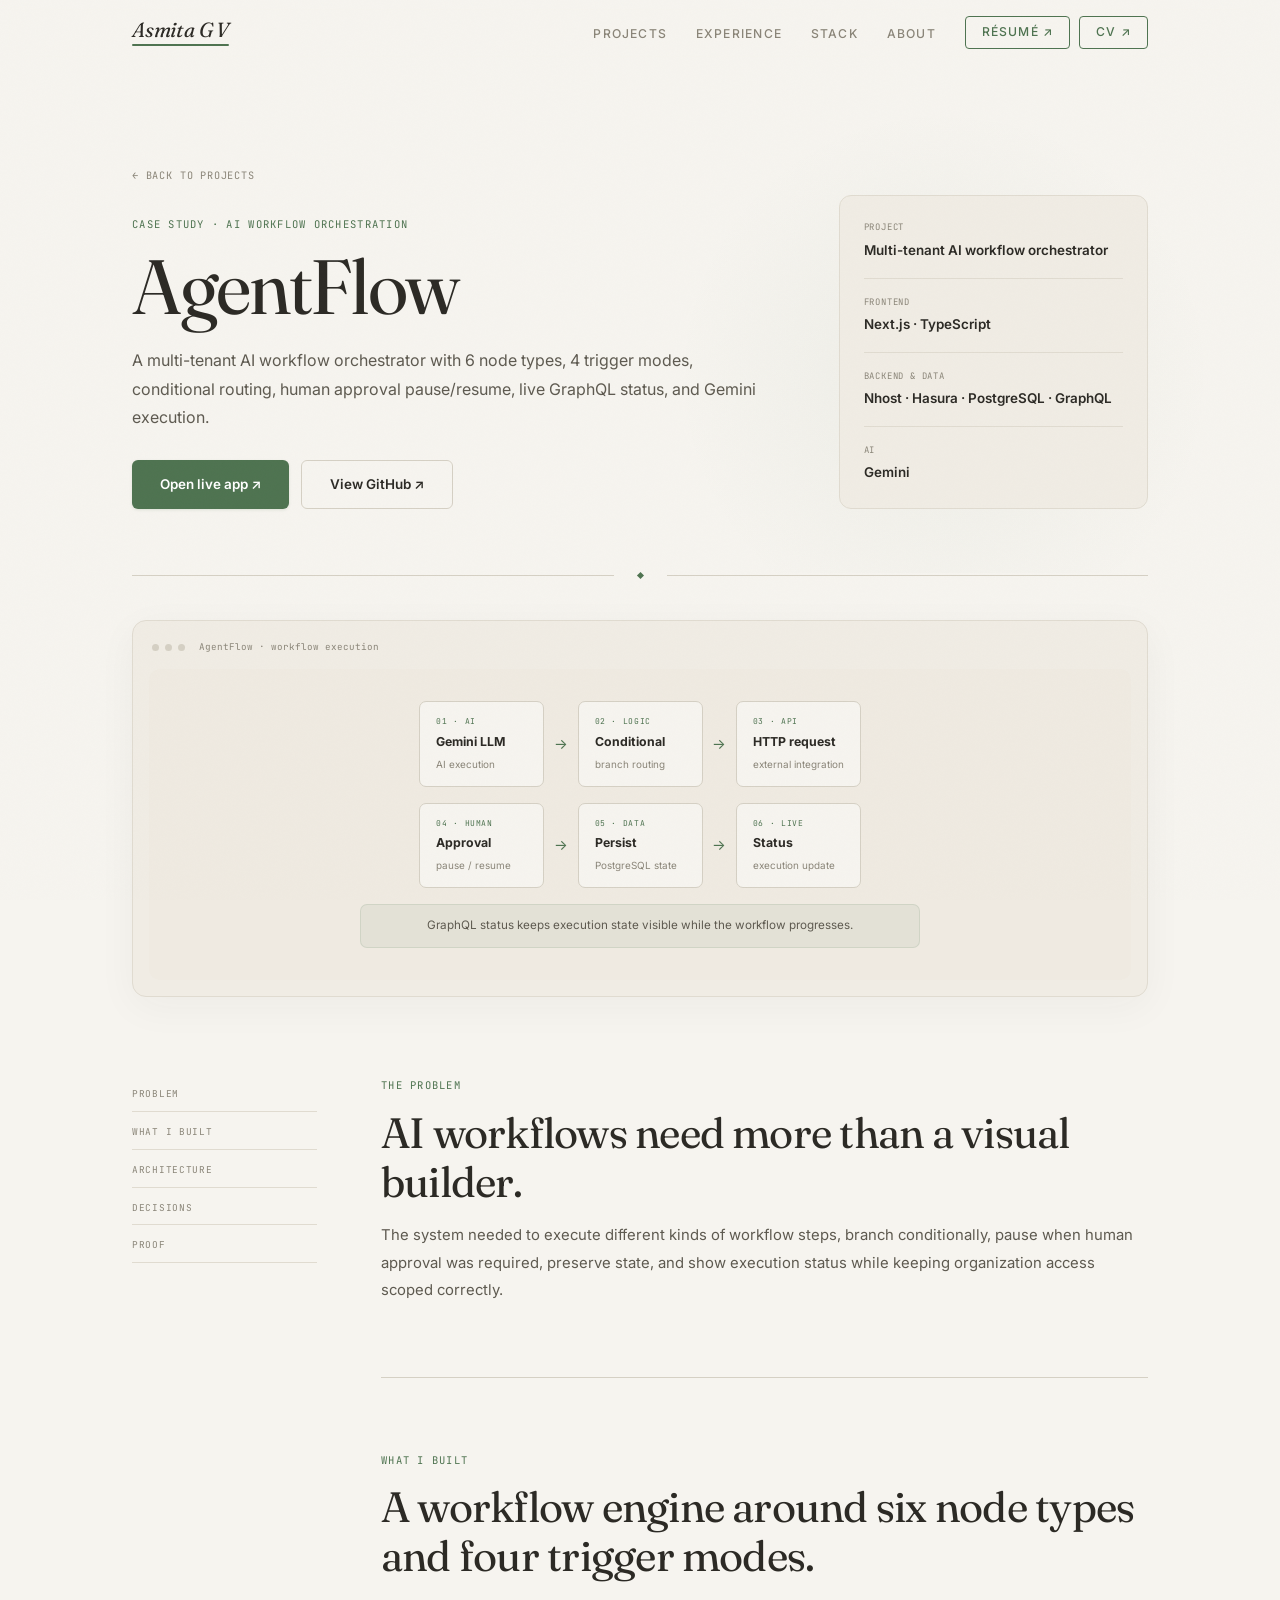
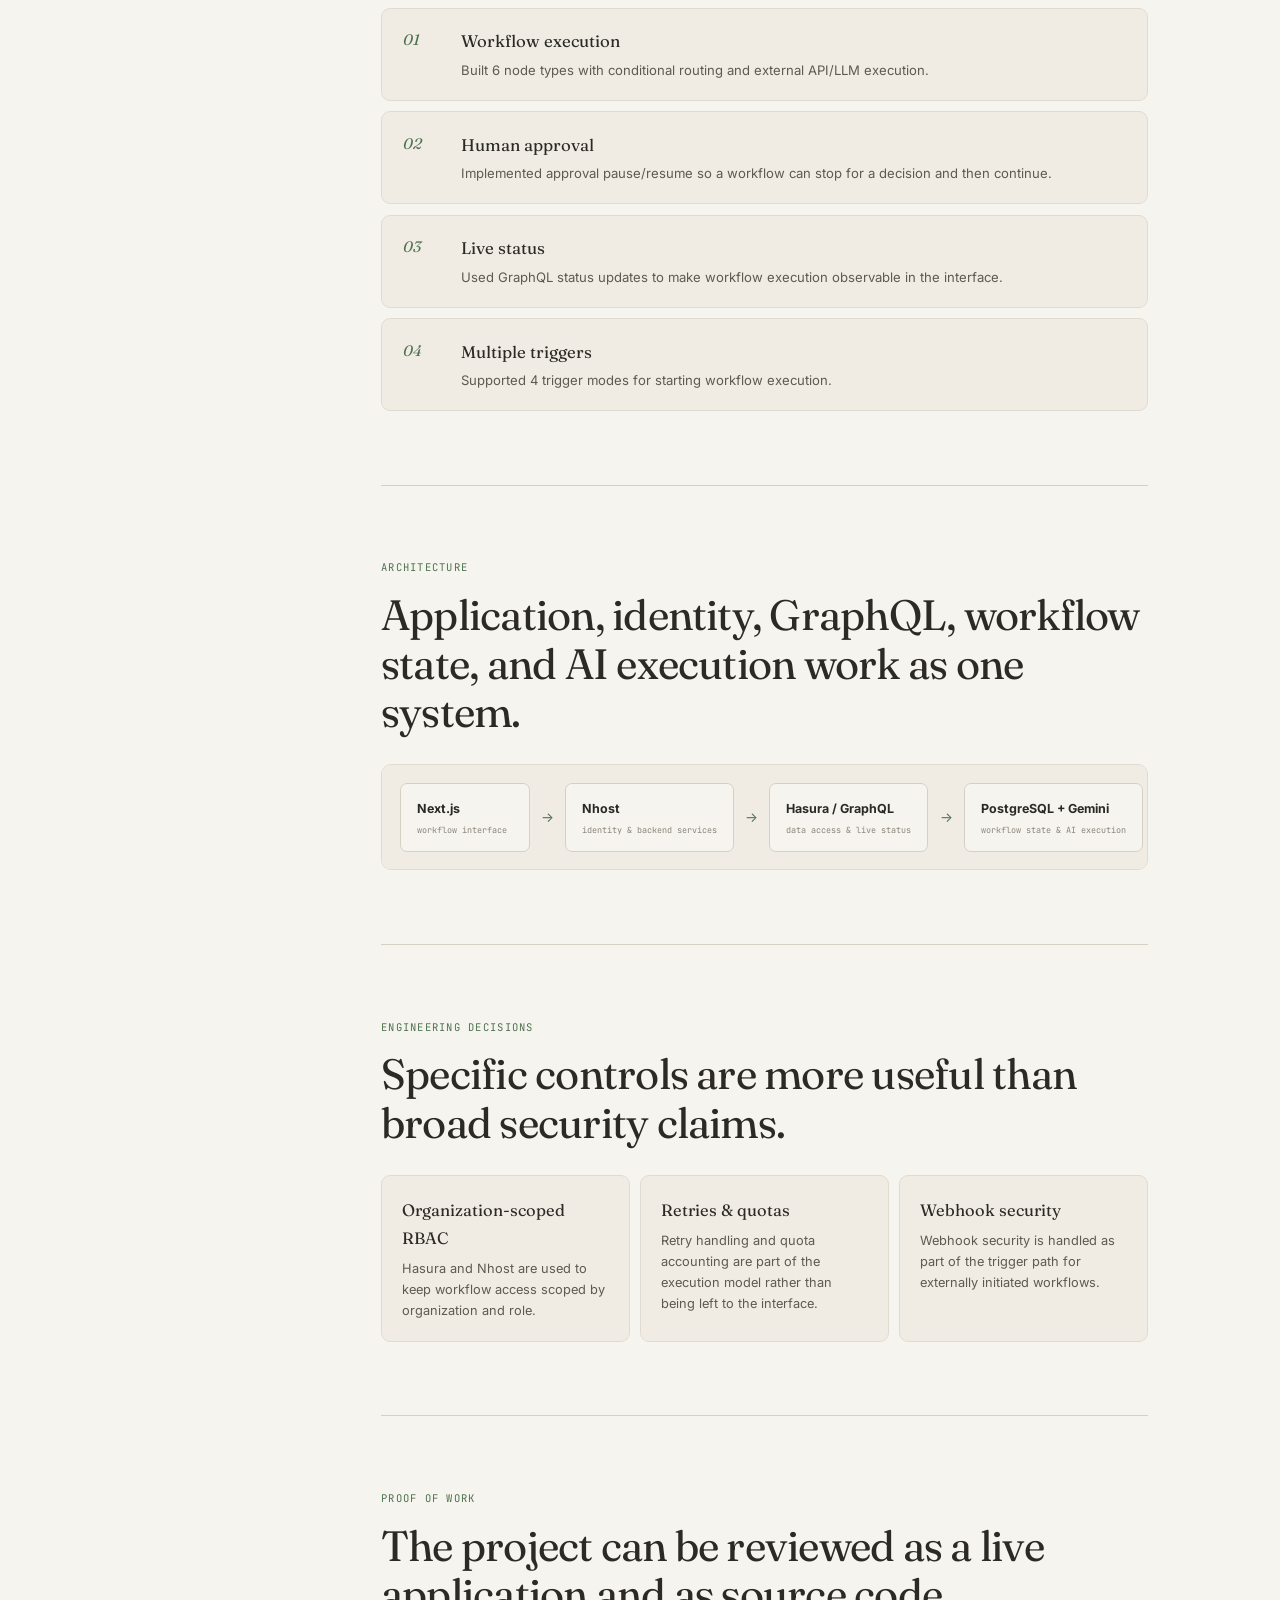
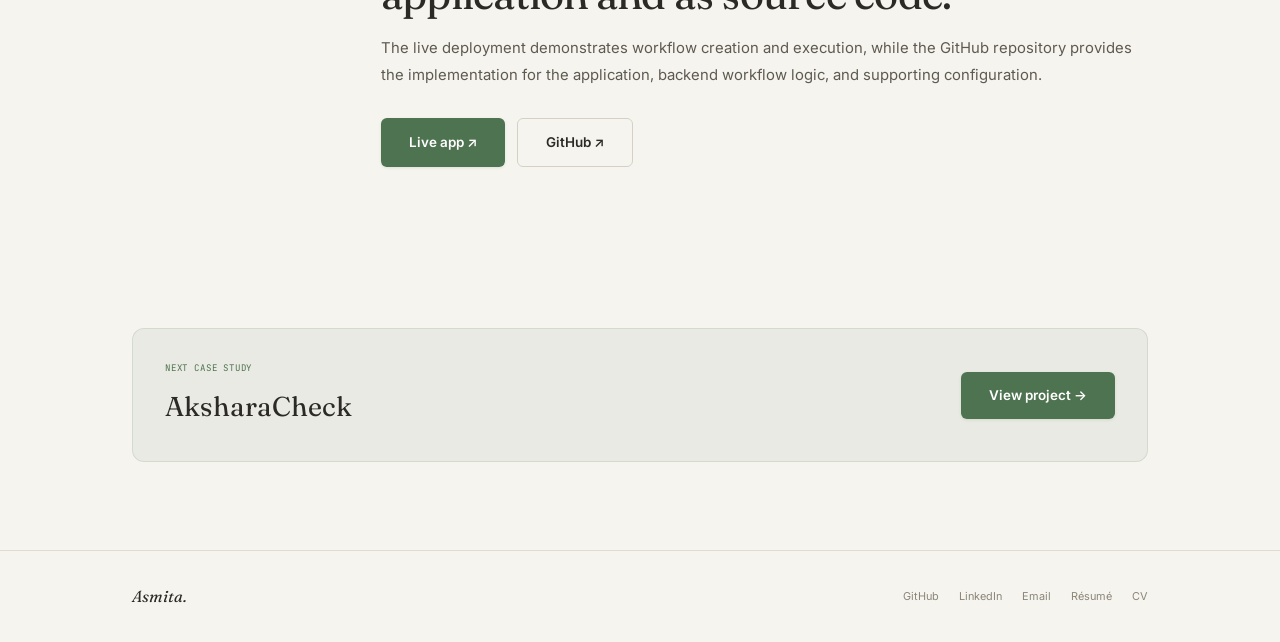
==== commit 97fef27e: "fix: load compact CV/résumé navigation on all devices" ====
--- a/project-agentflow.html
+++ b/project-agentflow.html
@@ -15,7 +15,7 @@
   <link rel="preconnect" href="https://fonts.googleapis.com">
   <link rel="preconnect" href="https://fonts.gstatic.com" crossorigin>
   <link href="https://fonts.googleapis.com/css2?family=Fraunces:ital,opsz,wght@0,9..144,100..900;1,9..144,100..900&family=Inter:wght@400;500;600;700&family=JetBrains+Mono:wght@400;500&display=swap" rel="stylesheet">
-  <link rel="stylesheet" href="sage-base.css?v=20260816-case1">
+  <link rel="stylesheet" href="sage-base.css?v=20261115-navgroup2">
   <link rel="stylesheet" href="sage-components.css?v=20260816-case1">
   <link rel="stylesheet" href="sage-case.css?v=20260816-case1">
 </head>
@@ -146,6 +146,6 @@
 </main>
 
 <footer class="case-footer"><div class="wrap case-footer-inner"><a class="case-footer-brand" href="index.html">Asmita.</a><div class="case-footer-links"><a href="https://github.com/ashh-droid" target="_blank" rel="noopener noreferrer">GitHub</a><a href="https://linkedin.com/in/asmita-gv" target="_blank" rel="noopener noreferrer">LinkedIn</a><a href="mailto:gujjarasmita@gmail.com">Email</a><a href="Asmita_GV_Resume.pdf?v=20261023" target="_blank" rel="noopener noreferrer">Résumé</a></div></div></footer>
-<script src="sage.js?v=20261115-cv-refresh1" defer></script>
+<script src="sage.js?v=20261115-navgroup2" defer></script>
 </body>
 </html>
--- a/sage-base.css
+++ b/sage-base.css
@@ -40,6 +40,6 @@
 @media(prefers-reduced-motion:reduce){.rv,.rv-clip,.rv-left,.rv-right,.rv-scale{opacity:1;transform:none;clip-path:none;transition:none}}
 .wrap{max-width:1080px;margin:0 auto;padding:0 2rem}section{padding:5.5rem 0}
 .divider{display:flex;align-items:center;gap:1.5rem;padding:0 2rem;max-width:1080px;margin:0 auto}.divider::before,.divider::after{content:'';flex:1;height:1px;background:var(--border)}.divider-mark{width:5px;height:5px;background:var(--sage);transform:rotate(45deg);flex-shrink:0;transition:transform .6s var(--ease)}.divider:hover .divider-mark{transform:rotate(225deg)}
-.nav{position:fixed;top:0;left:0;right:0;z-index:100;padding:1rem 0;background:rgba(246,244,239,.85);backdrop-filter:blur(14px) saturate(140%);-webkit-backdrop-filter:blur(14px) saturate(140%);border-bottom:1px solid transparent;transition:border-color .3s,padding .3s}.nav.scrolled{border-bottom-color:var(--border-dim);padding:.55rem 0}.nav-inner{display:flex;align-items:center;justify-content:space-between}.nav-logo{font-family:var(--serif);font-size:1.25rem;color:var(--ink);font-style:italic}.nav-links{display:flex;align-items:center;gap:1.8rem;list-style:none}.nav-links a{font-size:.76rem;font-weight:500;color:var(--text-3);text-transform:uppercase;letter-spacing:.1em;position:relative;transition:color .25s}.nav-links a:hover{color:var(--ink)}.nav-links a::after{content:'';position:absolute;bottom:-3px;left:0;width:0;height:1px;background:var(--sage);transition:width .3s var(--ease)}.nav-links a:hover::after{width:100%}.nav-cta{font-size:.76rem!important;color:var(--sage)!important;padding:5px 16px;border:1px solid var(--sage);border-radius:4px;letter-spacing:.08em;transition:all .25s!important}.nav-cta:hover{background:var(--sage);color:#fff!important}.nav-cta::after{display:none!important}.ham{display:none;background:none;border:none;cursor:pointer;padding:.5rem}.ham span{display:block;width:20px;height:1.5px;background:var(--ink);margin:5px 0;transition:.3s;border-radius:1px}.ham.on span:nth-child(1){transform:rotate(45deg) translate(4.5px,4.5px)}.ham.on span:nth-child(2){opacity:0}.ham.on span:nth-child(3){transform:rotate(-45deg) translate(4.5px,-4.5px)}
+.nav{position:fixed;top:0;left:0;right:0;z-index:100;padding:1rem 0;background:rgba(246,244,239,.85);backdrop-filter:blur(14px) saturate(140%);-webkit-backdrop-filter:blur(14px) saturate(140%);border-bottom:1px solid transparent;transition:border-color .3s,padding .3s}.nav.scrolled{border-bottom-color:var(--border-dim);padding:.55rem 0}.nav-inner{display:flex;align-items:center;justify-content:space-between}.nav-logo{font-family:var(--serif);font-size:1.25rem;color:var(--ink);font-style:italic}.nav-links{display:flex;align-items:center;gap:1.8rem;list-style:none}.nav-links a{font-size:.76rem;font-weight:500;color:var(--text-3);text-transform:uppercase;letter-spacing:.1em;position:relative;transition:color .25s}.nav-links a:hover{color:var(--ink)}.nav-links a::after{content:'';position:absolute;bottom:-3px;left:0;width:0;height:1px;background:var(--sage);transition:width .3s var(--ease)}.nav-links a:hover::after{width:100%}.nav-cta{font-size:.76rem!important;color:var(--sage)!important;padding:5px 16px;border:1px solid var(--sage);border-radius:4px;letter-spacing:.08em;transition:all .25s!important}.nav-cta:hover{background:var(--sage);color:#fff!important}.nav-cta::after{display:none!important}.nav-links .nav-document-actions{display:flex;align-items:center;gap:.55rem;flex-shrink:0}.nav-links .nav-document-actions .nav-cta{display:inline-flex;align-items:center;justify-content:center;white-space:nowrap}@media(max-width:920px){.nav-links .nav-document-actions{gap:.45rem}.nav-links .nav-document-actions .nav-cta{font-size:.68rem!important;letter-spacing:.06em;padding:6px 10px}}.ham{display:none;background:none;border:none;cursor:pointer;padding:.5rem}.ham span{display:block;width:20px;height:1.5px;background:var(--ink);margin:5px 0;transition:.3s;border-radius:1px}.ham.on span:nth-child(1){transform:rotate(45deg) translate(4.5px,4.5px)}.ham.on span:nth-child(2){opacity:0}.ham.on span:nth-child(3){transform:rotate(-45deg) translate(4.5px,-4.5px)}
 @media(max-width:920px){.ham{display:block}.nav-links{position:fixed;top:0;right:-100%;width:260px;height:100vh;background:var(--bg);border-left:1px solid var(--border);flex-direction:column;justify-content:center;padding:2rem;gap:2rem;transition:right .4s var(--ease)}.nav-links.open{right:0}}
 .hero{min-height:100vh;display:flex;align-items:center;padding-top:80px;position:relative;overflow:hidden}.hero-watermark{position:absolute;right:-4%;top:50%;transform:translateY(-55%);font-family:var(--serif);font-size:clamp(20rem,40vw,38rem);font-style:italic;color:var(--sage);opacity:.03;line-height:1;pointer-events:none;user-select:none}.hero::before{content:'';position:absolute;top:5%;right:10%;width:50%;height:60%;background:radial-gradient(ellipse,rgba(78,115,80,.045) 0%,transparent 70%);pointer-events:none}.hero-content{position:relative;z-index:1;max-width:740px}.hero-tag{display:inline-flex;align-items:center;gap:.5rem;font-family:var(--mono);font-size:.66rem;color:var(--sage);text-transform:uppercase;letter-spacing:.12em;margin-bottom:2rem;padding:4px 14px;background:var(--sage-bg);border:1px solid rgba(78,115,80,.1);border-radius:100px}.hero-tag-dot{width:6px;height:6px;border-radius:50%;background:var(--sage-light);box-shadow:0 0 8px rgba(78,115,80,.3);animation:pulse 2.5s ease-in-out infinite}@keyframes pulse{0%,100%{opacity:1;box-shadow:0 0 0 0 rgba(78,115,80,.3)}50%{opacity:.6;box-shadow:0 0 0 5px rgba(78,115,80,0)}}.hero h1{font-family:var(--serif);font-size:clamp(2.5rem,5.5vw,4.5rem);font-weight:400;color:var(--ink);line-height:1.12;letter-spacing:-.02em;margin-bottom:1.5rem}.hero h1 em{font-style:italic;color:var(--sage)}.hero-sub{font-size:1.02rem;line-height:1.75;color:var(--text-2);max-width:500px;margin-bottom:2.5rem}.hero-btns{display:flex;align-items:center;gap:.8rem;margin-bottom:3rem;flex-wrap:wrap}.btn-fill{display:inline-flex;align-items:center;gap:.4rem;padding:12px 28px;background:var(--sage);color:#fff;font-weight:600;font-size:.84rem;border-radius:6px;border:none;cursor:pointer;transition:all .3s var(--ease);box-shadow:0 1px 3px rgba(78,115,80,.15)}.btn-fill:hover{background:var(--sage-dim);color:#fff;transform:translateY(-2px);box-shadow:0 6px 24px rgba(78,115,80,.18)}.btn-line{display:inline-flex;align-items:center;gap:.4rem;padding:12px 28px;background:transparent;color:var(--ink);font-weight:600;font-size:.84rem;border-radius:6px;border:1px solid var(--border);cursor:pointer;transition:all .3s var(--ease)}.btn-line:hover{border-color:var(--text-3);transform:translateY(-2px)}.hero-links{display:flex;gap:1.5rem}.hero-links a{font-size:.78rem;font-weight:500;color:var(--text-3);display:flex;align-items:center;gap:.35rem;transition:all .25s}.hero-links a svg{width:15px;height:15px;stroke:currentColor;fill:none;stroke-width:2;stroke-linecap:round;stroke-linejoin:round}.hero-links a:hover{color:var(--sage);transform:translateY(-1px)}
